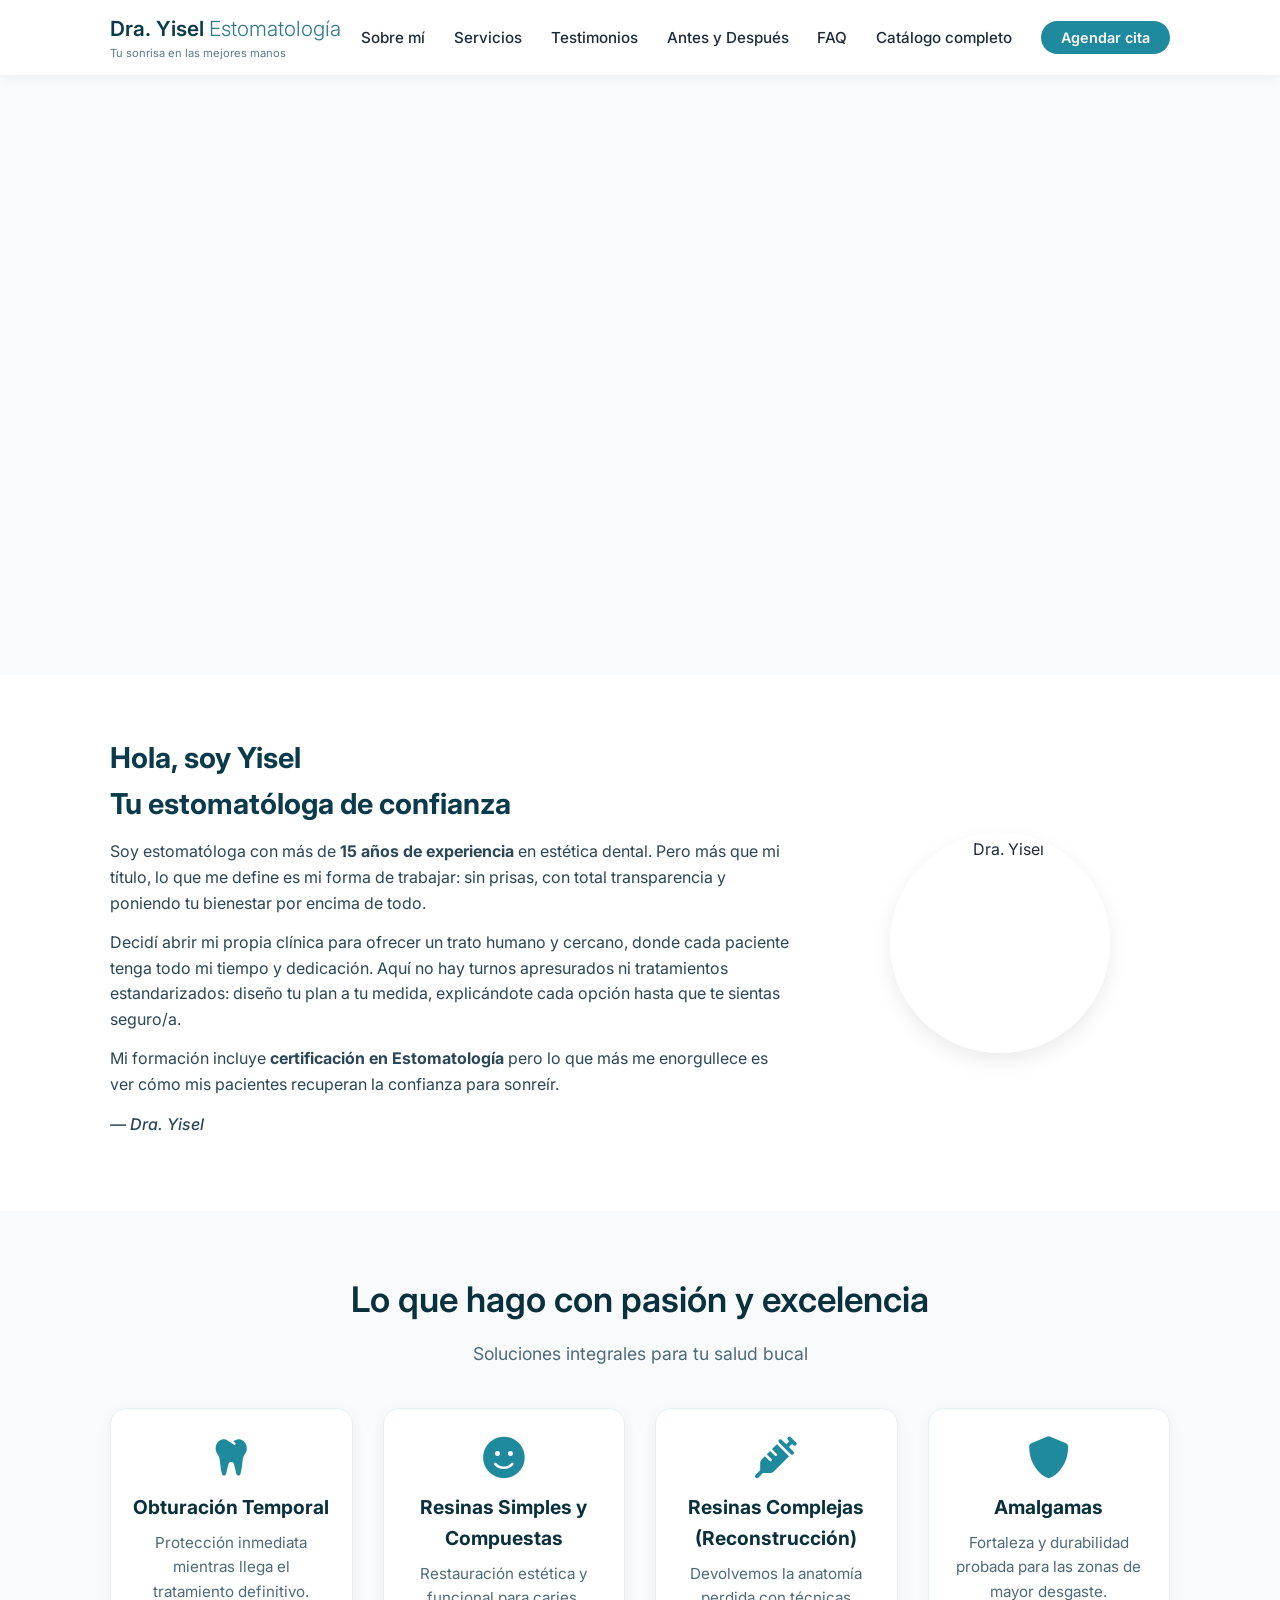
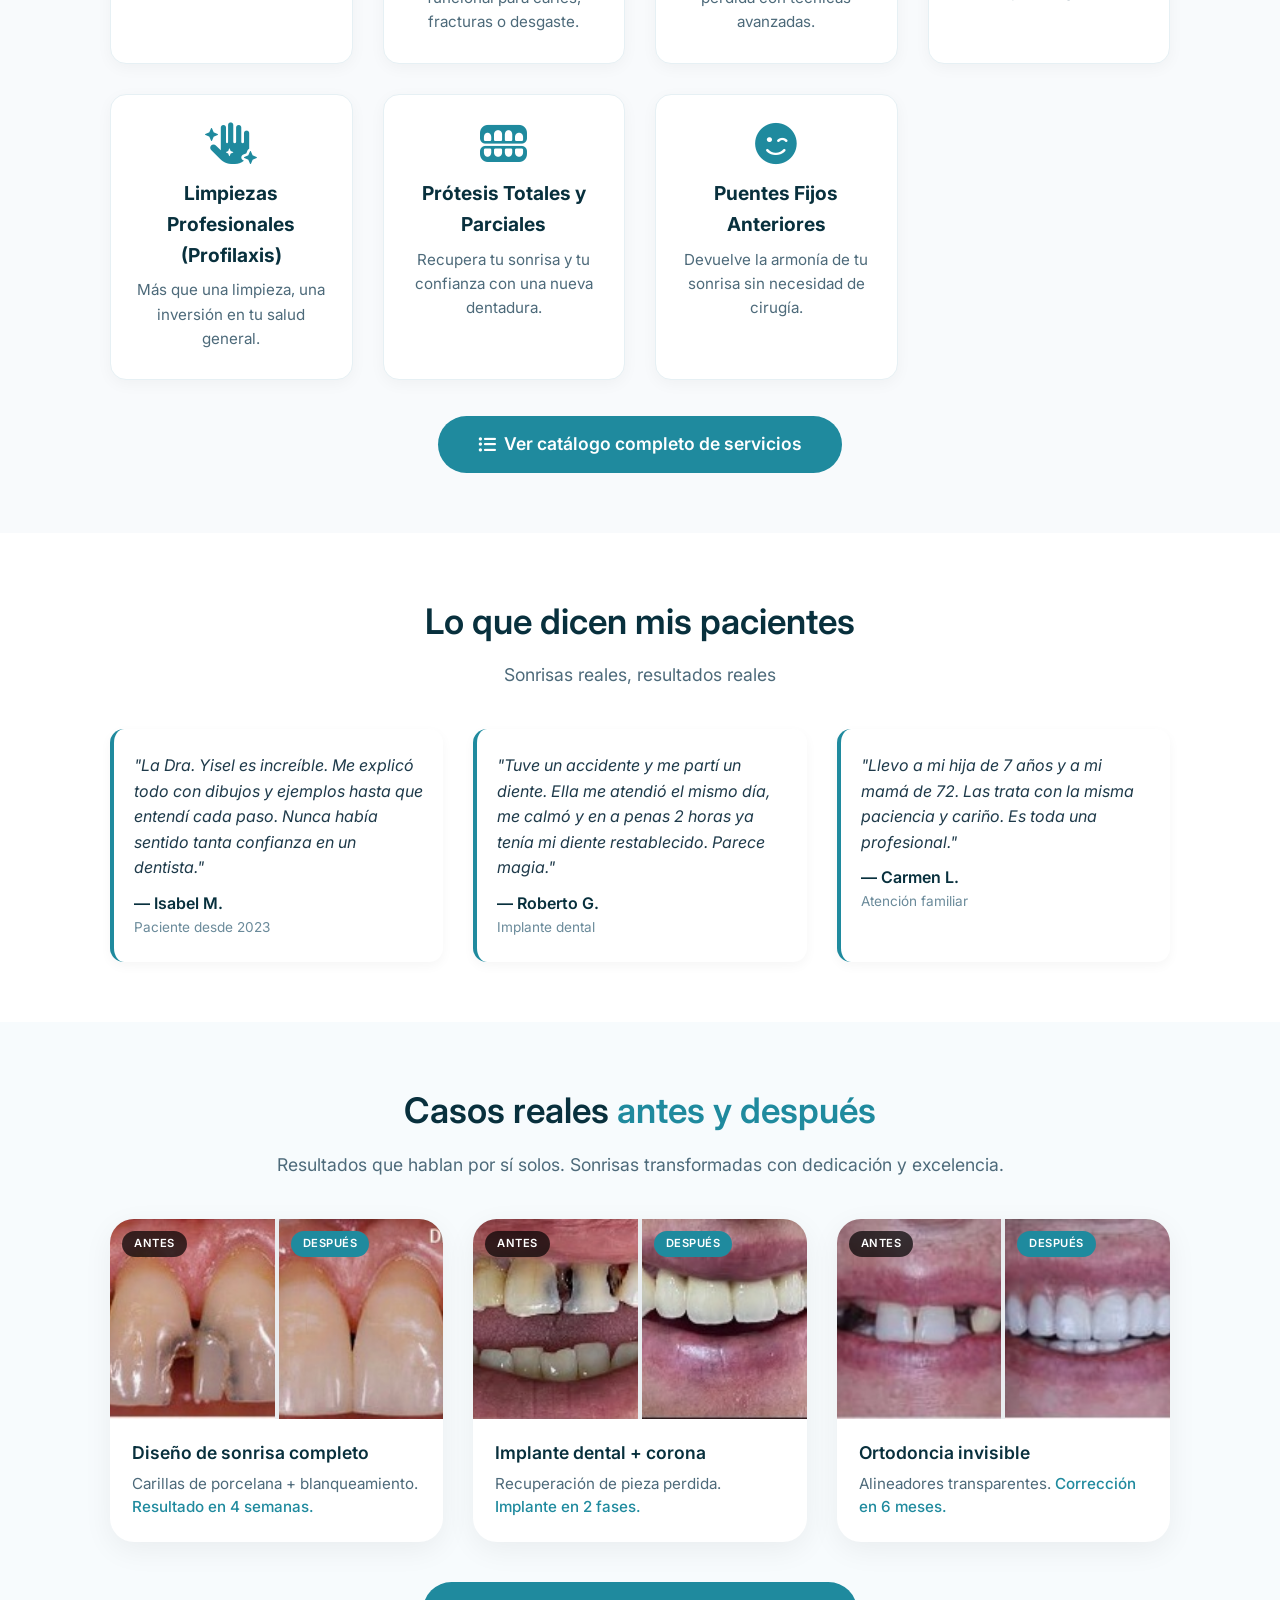
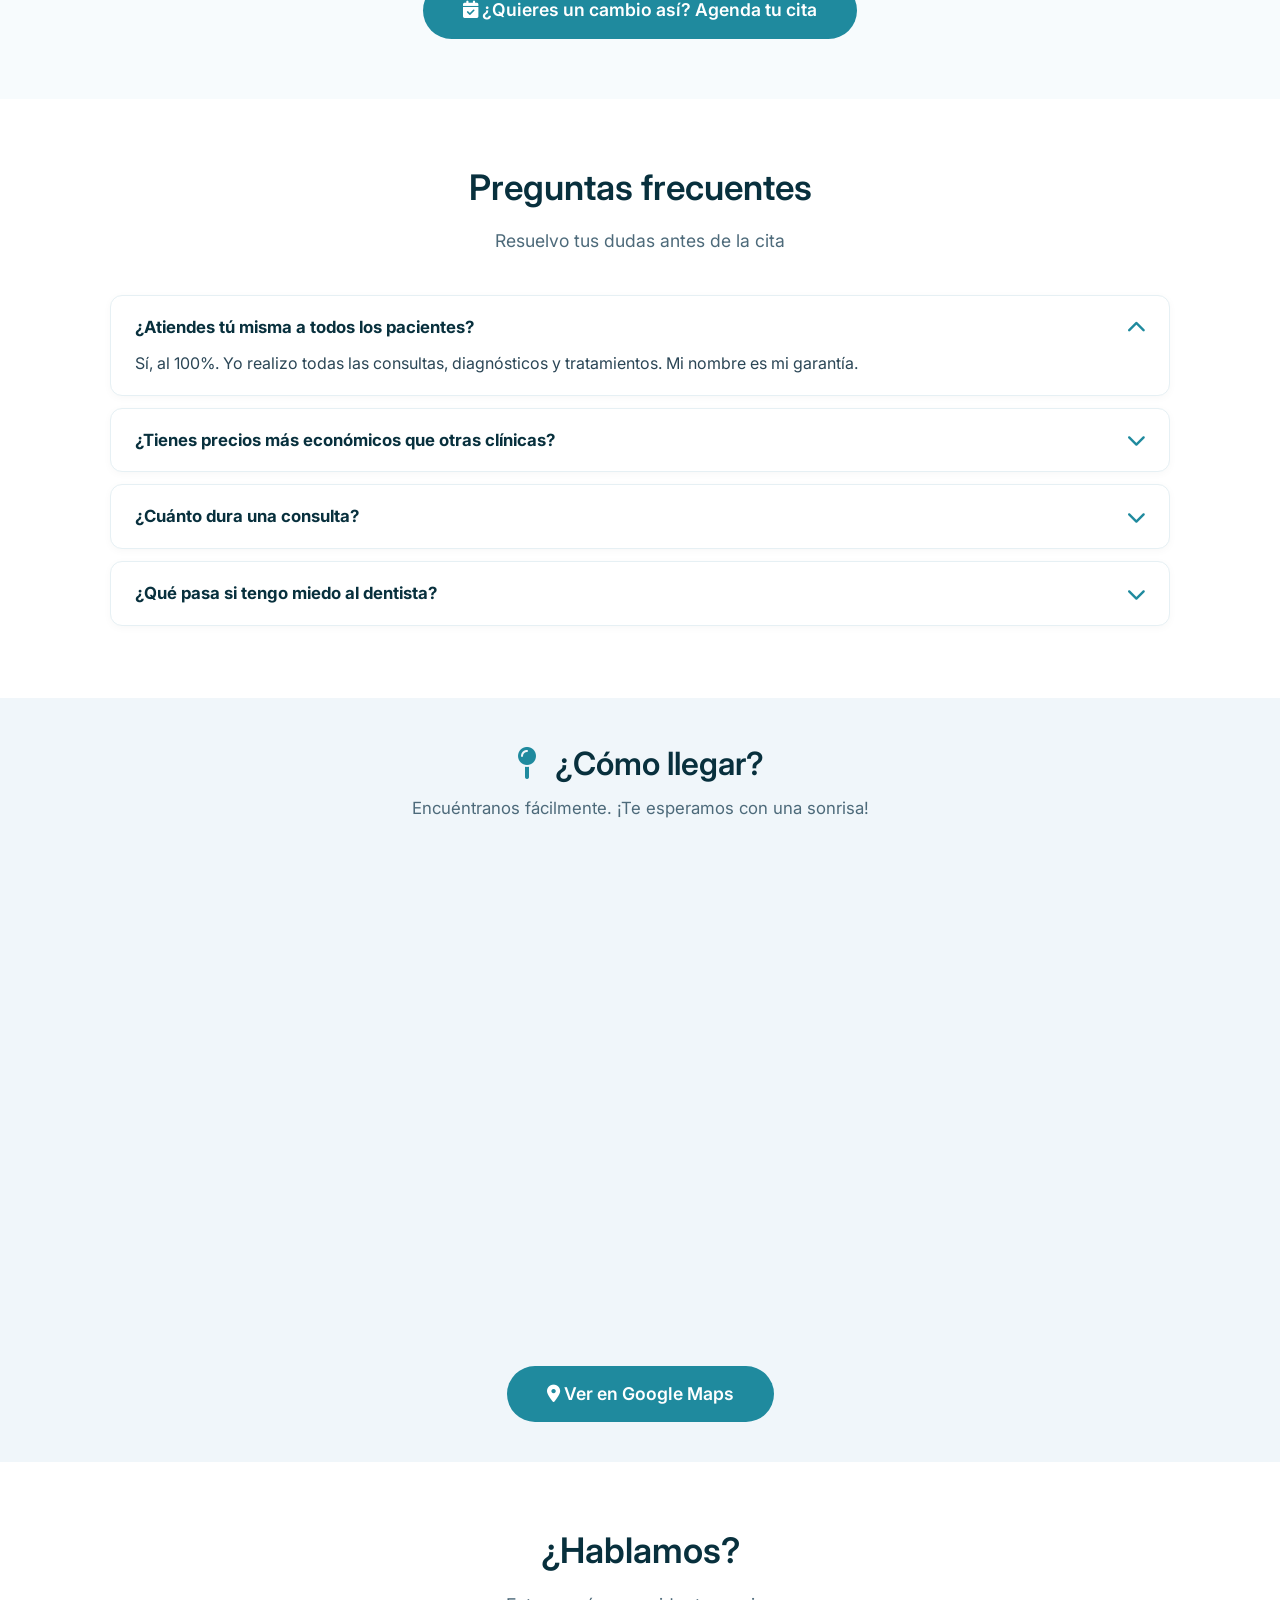
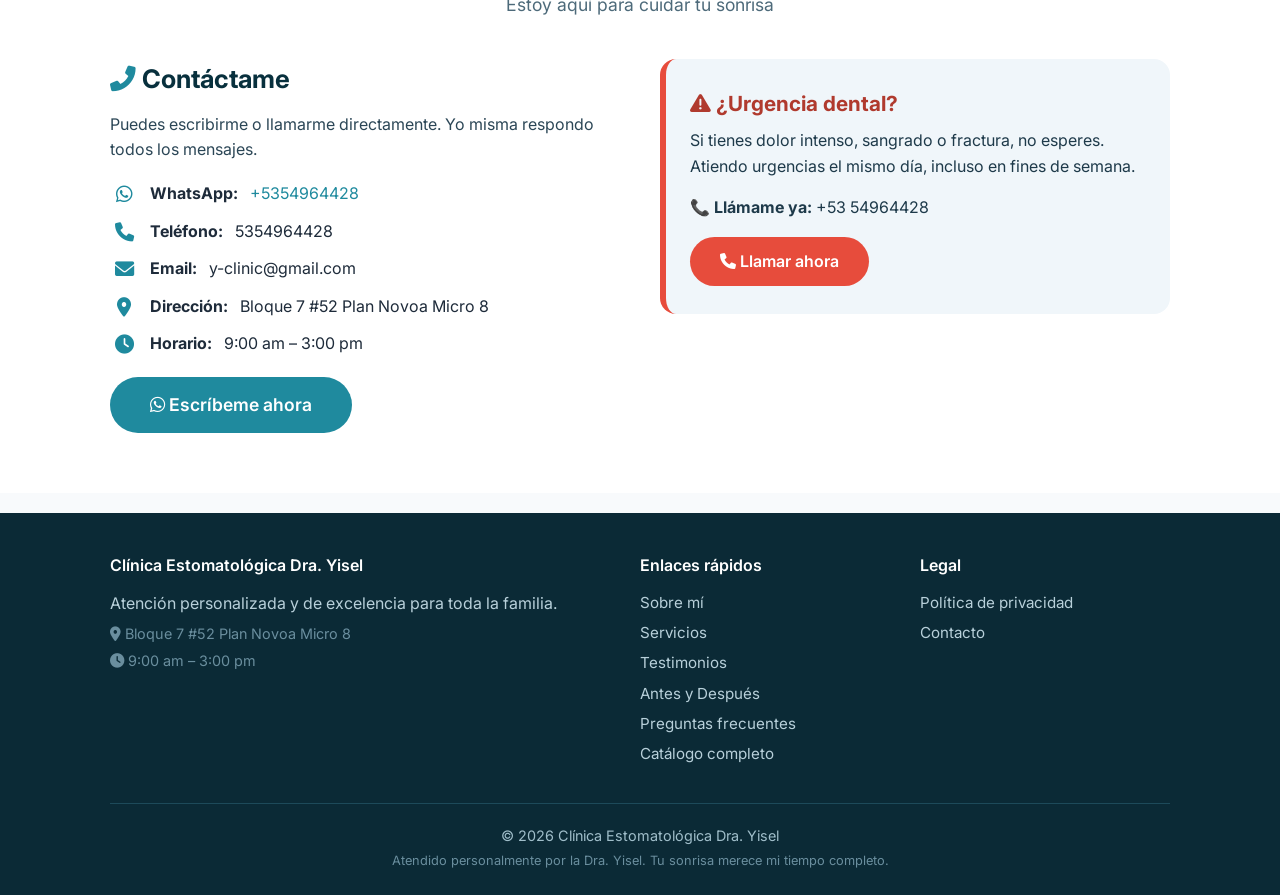
==== index.html @ 81b4e86e "Add files via upload" ====
<!DOCTYPE html>
<html lang="es">
<head>
    <meta charset="UTF-8" />
    <meta name="viewport" content="width=device-width, initial-scale=1.0" />
    <title>Clínica Estomatológica Dra. Yisel</title>
    <meta name="description" content="Clínica Estomatológica Dra. Yisel en Santiago de Cuba. Atención personalizada en estética dental y urgencias. Más de 15 años de experiencia." />

    <!-- Open Graph / redes sociales (actualiza og:url con tu dominio real) -->
    <meta property="og:type" content="website" />
    <meta property="og:title" content="Clínica Estomatológica Dra. Yisel" />
    <meta property="og:description" content="Atención personalizada en estética dental y urgencias en Santiago de Cuba. Más de 15 años de experiencia." />
    <meta property="og:image" content="assets/img/banner.png" />
    <meta name="twitter:card" content="summary_large_image" />

    <!-- Favicon -->
    <link rel="icon" href="assets/img/favicon.ico" type="image/x-icon" />
    
    <!-- Font Awesome (íconos) -->
    <link rel="stylesheet" href="https://cdnjs.cloudflare.com/ajax/libs/font-awesome/6.0.0-beta3/css/all.min.css" />
    
    <!-- Google Fonts -->
    <link href="https://fonts.googleapis.com/css2?family=Inter:wght@300;400;500;600;700&display=swap" rel="stylesheet" />
    
    <!-- CSS principal -->
    <link rel="stylesheet" href="css/style.css" />

    <!-- Datos estructurados para buscadores -->
    <script type="application/ld+json">
    {
      "@context": "https://schema.org",
      "@type": "Dentist",
      "name": "Clínica Estomatológica Dra. Yisel",
      "telephone": "+53 54964428",
      "email": "y-clinic@gmail.com",
      "address": {
        "@type": "PostalAddress",
        "streetAddress": "Bloque 7 #52 Plan Novoa Micro 8",
        "addressLocality": "Santiago de Cuba",
        "addressCountry": "CU"
      },
      "sameAs": ["https://wa.me/5354964428"]
    }
    </script>
</head>
<body>

    <!-- ========================================= -->
    <!-- HEADER -->
    <!-- ========================================= -->
    <header>
        <div class="container header-flex">
            <div class="logo">
                <a href="index.html">
                    <h1>Dra. Yisel <span>Estomatología</span></h1>
                    <small>Tu sonrisa en las mejores manos</small>
                </a>
            </div>
            <nav>
                <ul>
                    <li><a href="#sobre-mi">Sobre mí</a></li>
                    <li><a href="#servicios">Servicios</a></li>
                    <li><a href="#testimonios">Testimonios</a></li>
                    <li><a href="#galeria">Antes y Después</a></li>
                    <li><a href="#faq">FAQ</a></li>
                    <li><a href="catalogo.html">Catálogo completo</a></li>
                    <li><a href="#contacto" class="btn-cta-nav">Agendar cita</a></li>
                </ul>
            </nav>
            <div class="menu-toggle" id="menuToggle" role="button" tabindex="0" aria-label="Abrir menú de navegación" aria-expanded="false">
                <i class="fas fa-bars" aria-hidden="true"></i>
            </div>
        </div>
    </header>

    <!-- ========================================= -->
    <!-- HERO BANNER - SOLO LA IMAGEN SIN TEXTO -->
    <!-- ========================================= -->
    <section class="hero-banner" style="background-image: url('assets/img/banner.png'); background-size: cover; background-position: center; background-repeat: no-repeat;">
    </section>

    <!-- ========================================= -->
    <!-- SOBRE MÍ -->
    <!-- ========================================= -->
    <section id="sobre-mi" class="bg-white">
        <div class="container">
            <div class="sobre-grid">
                <div class="sobre-texto">
                    <h2>Hola, soy Yisel <br /> Tu estomatóloga de confianza</h2>
                    <p>
                        Soy estomatóloga con más de <strong>15 años de experiencia</strong>
                        en estética dental. Pero más que mi título, lo que me define es mi forma de trabajar: sin prisas,
                        con total transparencia y poniendo tu bienestar por encima de todo.
                    </p>
                    <p>
                        Decidí abrir mi propia clínica para ofrecer un trato humano y cercano,
                        donde cada paciente tenga todo mi tiempo y dedicación. Aquí no hay
                        turnos apresurados ni tratamientos estandarizados: diseño tu plan
                        a tu medida, explicándote cada opción hasta que te sientas seguro/a.
                    </p>
                    <p>
                        Mi formación incluye <strong>certificación en Estomatología</strong> pero lo que
                        más me enorgullece es ver cómo mis pacientes recuperan la confianza
                        para sonreír.
                    </p>
                    <p class="sobre-firma">— Dra. Yisel</p>
                </div>
                <div class="sobre-foto">
                    <img src="assets/img/avatar.jpg" alt="Dra. Yisel" loading="lazy" />
                </div>
            </div>
        </div>
    </section>

    <!-- ========================================= -->
    <!-- SERVICIOS -->
    <!-- ========================================= -->
    <section id="servicios">
        <div class="container">
            <h2 class="section-title">Lo que hago con pasión y excelencia</h2>
            <p class="section-sub">Soluciones integrales para tu salud bucal</p>
            <div class="servicios-grid">

                <div class="servicio-card">
                    <i class="fas fa-tooth" aria-hidden="true"></i>
                    <h4>Obturación Temporal</h4>
                    <p>Protección inmediata mientras llega el tratamiento definitivo.</p>
                </div>

                <div class="servicio-card">
                    <i class="fas fa-smile" aria-hidden="true"></i>
                    <h4>Resinas Simples y Compuestas</h4>
                    <p>Restauración estética y funcional para caries, fracturas o desgaste.</p>
                </div>

                <div class="servicio-card">
                    <i class="fas fa-syringe" aria-hidden="true"></i>
                    <h4>Resinas Complejas (Reconstrucción)</h4>
                    <p>Devolvemos la anatomía perdida con técnicas avanzadas.</p>
                </div>

                <div class="servicio-card">
                    <i class="fas fa-shield-alt" aria-hidden="true"></i>
                    <h4>Amalgamas</h4>
                    <p>Fortaleza y durabilidad probada para las zonas de mayor desgaste.</p>
                </div>

                <div class="servicio-card">
                    <i class="fas fa-hand-sparkles" aria-hidden="true"></i>
                    <h4>Limpiezas Profesionales (Profilaxis)</h4>
                    <p>Más que una limpieza, una inversión en tu salud general.</p>
                </div>

                <div class="servicio-card">
                    <i class="fas fa-teeth-open" aria-hidden="true"></i>
                    <h4>Prótesis Totales y Parciales</h4>
                    <p>Recupera tu sonrisa y tu confianza con una nueva dentadura.</p>
                </div>

                <div class="servicio-card">
                    <i class="fas fa-smile-wink" aria-hidden="true"></i>
                    <h4>Puentes Fijos Anteriores</h4>
                    <p>Devuelve la armonía de tu sonrisa sin necesidad de cirugía.</p>
                </div>

            </div>

            <div style="text-align: center; margin-top: 36px;">
                <a href="catalogo.html" class="btn-primary" style="background: #1f8a9e; border-radius: 50px; padding: 14px 40px; display: inline-flex; align-items: center; gap: 8px;">
                    <i class="fas fa-list-ul" aria-hidden="true"></i> Ver catálogo completo de servicios
                </a>
            </div>
        </div>
    </section>

    <!-- ========================================= -->
    <!-- TESTIMONIOS -->
    <!-- ========================================= -->
    <section id="testimonios" class="bg-white">
        <div class="container">
            <h2 class="section-title">Lo que dicen mis pacientes</h2>
            <p class="section-sub">Sonrisas reales, resultados reales</p>
            <div class="testimonios-grid">
                <div class="testimonio">
                    <p>"La Dra. Yisel es increíble. Me explicó todo con dibujos y ejemplos hasta que entendí cada paso. Nunca había sentido tanta confianza en un dentista."</p>
                    <div class="autor">— Isabel M.</div>
                    <div class="detalle">Paciente desde 2023</div>
                </div>
                <div class="testimonio">
                    <p>"Tuve un accidente y me partí un diente. Ella me atendió el mismo día, me calmó y en a penas 2 horas ya tenía mi diente restablecido. Parece magia."</p>
                    <div class="autor">— Roberto G.</div>
                    <div class="detalle">Implante dental</div>
                </div>
                <div class="testimonio">
                    <p>"Llevo a mi hija de 7 años y a mi mamá de 72. Las trata con la misma paciencia y cariño. Es toda una profesional."</p>
                    <div class="autor">— Carmen L.</div>
                    <div class="detalle">Atención familiar</div>
                </div>
            </div>
        </div>
    </section>

    <!-- ========================================= -->
    <!-- GALERÍA ANTES Y DESPUÉS -->
    <!-- ========================================= -->
    <section id="galeria">
        <div class="container">
            <h2 class="section-title">Casos reales <span style="color: #1f8a9e;">antes y después</span></h2>
            <p class="section-sub">Resultados que hablan por sí solos. Sonrisas transformadas con dedicación y excelencia.</p>

            <div class="galeria-grid">
                <!-- Caso 1 -->
                <div class="caso-card">
                    <div class="caso-imagenes">
                        <div class="antes">
                            <span class="etiqueta">Antes</span>
                            <img src="assets/img/antes1.jpg" alt="Antes del tratamiento de diseño de sonrisa" loading="lazy">
                        </div>
                        <div class="despues">
                            <span class="etiqueta">Después</span>
                            <img src="assets/img/despues1.jpg" alt="Después del tratamiento de diseño de sonrisa" loading="lazy">
                        </div>
                    </div>
                    <div class="caso-info">
                        <h4>Diseño de sonrisa completo</h4>
                        <p>Carillas de porcelana + blanqueamiento. <span class="destacado">Resultado en 4 semanas.</span></p>
                    </div>
                </div>

                <!-- Caso 2 -->
                <div class="caso-card">
                    <div class="caso-imagenes">
                        <div class="antes">
                            <span class="etiqueta">Antes</span>
                            <img src="assets/img/antes2.jpg" alt="Antes del tratamiento de implante dental" loading="lazy">
                        </div>
                        <div class="despues">
                            <span class="etiqueta">Después</span>
                            <img src="assets/img/despues2.jpg" alt="Después del tratamiento de implante dental" loading="lazy">
                        </div>
                    </div>
                    <div class="caso-info">
                        <h4>Implante dental + corona</h4>
                        <p>Recuperación de pieza perdida. <span class="destacado">Implante en 2 fases.</span></p>
                    </div>
                </div>

                <!-- Caso 3 -->
                <div class="caso-card">
                    <div class="caso-imagenes">
                        <div class="antes">
                            <span class="etiqueta">Antes</span>
                            <img src="assets/img/antes3.jpg" alt="Antes del tratamiento de ortodoncia invisible" loading="lazy">
                        </div>
                        <div class="despues">
                            <span class="etiqueta">Después</span>
                            <img src="assets/img/despues3.jpg" alt="Después del tratamiento de ortodoncia invisible" loading="lazy">
                        </div>
                    </div>
                    <div class="caso-info">
                        <h4>Ortodoncia invisible</h4>
                        <p>Alineadores transparentes. <span class="destacado">Corrección en 6 meses.</span></p>
                    </div>
                </div>
            </div>

            <div style="text-align: center; margin-top: 40px;">
                <a href="#contacto" class="btn-primary" style="background: #1f8a9e; border-radius: 50px; padding: 14px 40px;">
                    <i class="fas fa-calendar-check" aria-hidden="true"></i> ¿Quieres un cambio así? Agenda tu cita
                </a>
            </div>
        </div>
    </section>

    <!-- ========================================= -->
    <!-- FAQ -->
    <!-- ========================================= -->
    <section id="faq" class="bg-white">
        <div class="container">
            <h2 class="section-title">Preguntas frecuentes</h2>
            <p class="section-sub">Resuelvo tus dudas antes de la cita</p>

            <div class="faq-item">
                <h4><span>¿Atiendes tú misma a todos los pacientes?</span> <i class="fas fa-chevron-down" aria-hidden="true"></i></h4>
                <p>Sí, al 100%. Yo realizo todas las consultas, diagnósticos y tratamientos. Mi nombre es mi garantía.</p>
            </div>
            <div class="faq-item">
                <h4><span>¿Tienes precios más económicos que otras clínicas?</span> <i class="fas fa-chevron-down" aria-hidden="true"></i></h4>
                <p>No soy la opción más barata, pero sí la que te ofrece calidad garantizada y materiales de primera. Prefiero hacer un excelente trabajo a hacer muchos trabajos rápidos. Ofrezco financiamiento sin intereses para tratamientos largos.</p>
            </div>
            <div class="faq-item">
                <h4><span>¿Cuánto dura una consulta?</span> <i class="fas fa-chevron-down" aria-hidden="true"></i></h4>
                <p>Entre 45 minutos y 1 hora. No tengo prisas. Necesito conocerte, revisarte bien y resolver todas tus dudas. Tu tiempo es valioso y el mío también, por eso lo aprovechamos al máximo.</p>
            </div>
            <div class="faq-item">
                <h4><span>¿Qué pasa si tengo miedo al dentista?</span> <i class="fas fa-chevron-down" aria-hidden="true"></i></h4>
                <p>Es normal. Yo trabajo con sedación consciente para que estés relajada/o durante el tratamiento. También te explico cada sonido y cada herramienta antes de usarla. El miedo se va cuando entiendes lo que pasa.</p>
            </div>
        </div>
    </section>

    <!-- ========================================= -->
    <!-- MAPA DE UBICACIÓN -->
    <!-- ========================================= -->
    <section style="padding: 40px 0 0 0; background: #f0f6fa;">
        <div class="container">
            <div style="text-align: center; margin-bottom: 24px;">
                <h2 style="font-size: 2rem; font-weight: 600; color: #08303d; margin-bottom: 6px;">
                    <i class="fas fa-map-pin" style="color: #1f8a9e; margin-right: 12px;" aria-hidden="true"></i> ¿Cómo llegar?
                </h2>
                <p style="color: #4d6a7a; font-size: 1.05rem;">
                    Encuéntranos fácilmente. ¡Te esperamos con una sonrisa!
                </p>
            </div>
        </div>
    <div style="width: 100%; display: flex; justify-content: center; padding: 0; margin: 0;">
      <iframe 
        src="https://www.google.com/maps?q=y-clinic+Santiago+de+Cuba&output=embed" 
        width="90%" 
        height="500" 
        style="border:0; display:block;" 
        allowfullscreen="" 
        loading="lazy" 
        referrerpolicy="no-referrer-when-downgrade">
      </iframe>
    </div>
    <div style="text-align: center; padding: 20px 0 40px 0;">
        <a href="https://www.google.com/maps/search/?api=1&query=y-clinic+Santiago+de+Cuba" target="_blank" rel="noopener" class="btn-primary" style="background: #1f8a9e; border-radius: 50px; padding: 14px 40px;">
            <i class="fas fa-map-marker-alt" aria-hidden="true"></i> Ver en Google Maps
        </a>
    </div>
    </section>

    <!-- ========================================= -->
    <!-- CONTACTO + URGENCIAS -->
    <!-- ========================================= -->
    <section id="contacto" class="bg-white">
        <div class="container">
            <h2 class="section-title">¿Hablamos?</h2>
            <p class="section-sub">Estoy aquí para cuidar tu sonrisa</p>

            <div class="contacto-grid">
                <div class="contacto-info">
                    <h3><i class="fas fa-phone-alt" style="color:#1f8a9e;" aria-hidden="true"></i> Contáctame</h3>
                    <p>Puedes escribirme o llamarme directamente. Yo misma respondo todos los mensajes.</p>
                    <ul>
                        <li><i class="fab fa-whatsapp" aria-hidden="true"></i> <strong>WhatsApp:</strong> <a href="https://wa.me/5354964428" target="_blank" rel="noopener">+5354964428</a></li>
                        <li><i class="fas fa-phone" aria-hidden="true"></i> <strong>Teléfono:</strong> 5354964428</li>
                        <li><i class="fas fa-envelope" aria-hidden="true"></i> <strong>Email:</strong> y-clinic@gmail.com</li>
                        <li><i class="fas fa-map-marker-alt" aria-hidden="true"></i> <strong>Dirección:</strong> Bloque 7 #52 Plan Novoa Micro 8</li>
                        <li><i class="fas fa-clock" aria-hidden="true"></i> <strong>Horario:</strong> 9:00 am – 3:00 pm</li>
                    </ul>
                    <a href="https://wa.me/5354964428" target="_blank" rel="noopener" class="btn-primary">
                        <i class="fab fa-whatsapp" aria-hidden="true"></i> Escríbeme ahora
                    </a>
                </div>

                <div class="contacto-urgencia">
                    <h4><i class="fas fa-exclamation-triangle" aria-hidden="true"></i> ¿Urgencia dental?</h4>
                    <p>
                        Si tienes dolor intenso, sangrado o fractura, no esperes.
                        Atiendo urgencias el mismo día, incluso en fines de semana.
                    </p>
                    <p><strong>📞 Llámame ya:</strong> +53 54964428</p>
                    <a href="tel:+5354964428" class="btn-urgencia">
                        <i class="fas fa-phone" aria-hidden="true"></i> Llamar ahora
                    </a>
                </div>
            </div>
        </div>
    </section>

    <!-- ========================================= -->
    <!-- FOOTER -->
    <!-- ========================================= -->
    <footer>
        <div class="container">
            <div class="footer-grid">
                <div>
                    <h4>Clínica Estomatológica Dra. Yisel</h4>
                    <p style="color:#b8d0da; margin-bottom:6px;">
                        Atención personalizada y de excelencia para toda la familia.
                    </p>
                    <p style="color:#6a8e9e; font-size:0.9rem;">
                        <i class="fas fa-map-marker-alt" aria-hidden="true"></i> Bloque 7 #52 Plan Novoa Micro 8
                    </p>
                    <p style="color:#6a8e9e; font-size:0.9rem; margin-top: 4px;">
                        <i class="fas fa-clock" aria-hidden="true"></i> 9:00 am – 3:00 pm
                    </p>
                </div>
                <div>
                    <h4>Enlaces rápidos</h4>
                    <a href="#sobre-mi">Sobre mí</a>
                    <a href="#servicios">Servicios</a>
                    <a href="#testimonios">Testimonios</a>
                    <a href="#galeria">Antes y Después</a>
                    <a href="#faq">Preguntas frecuentes</a>
                    <a href="catalogo.html">Catálogo completo</a>
                </div>
                <div>
                    <h4>Legal</h4>
                    <a href="privacidad.html">Política de privacidad</a>
                    <a href="#contacto">Contacto</a>
                </div>
            </div>
            <div class="footer-copy">
                &copy; 2026 Clínica Estomatológica Dra. Yisel
                <small>Atendido personalmente por la Dra. Yisel. Tu sonrisa merece mi tiempo completo.</small>
            </div>
        </div>
    </footer>

    <!-- ========================================= -->
    <!-- JAVASCRIPT -->
    <!-- ========================================= -->
    <script src="js/script.js"></script>

</body>
</html>
---- css/style.css ----
/* ============================================
   RESET Y ESTILOS GENERALES
   ============================================ */
* {
    margin: 0;
    padding: 0;
    box-sizing: border-box;
}

body {
    font-family: 'Inter', 'Segoe UI', Roboto, Helvetica, Arial, sans-serif;
    color: #1e2b3a;
    background: #f8fafc;
    line-height: 1.6;
}

a {
    text-decoration: none;
    color: inherit;
}

img {
    max-width: 100%;
    height: auto;
    display: block;
}

.container {
    max-width: 1100px;
    margin: 0 auto;
    padding: 0 20px;
}

/* ============================================
   HEADER
   ============================================ */
header {
    background: #ffffff;
    box-shadow: 0 2px 12px rgba(0, 0, 0, 0.06);
    position: sticky;
    top: 0;
    z-index: 100;
    padding: 12px 0;
}

.header-flex {
    display: flex;
    justify-content: space-between;
    align-items: center;
}

.logo h1 {
    font-size: 1.3rem;
    font-weight: 600;
    color: #0b3b4b;
}

.logo span {
    font-weight: 300;
    color: #2c7a8c;
}

.logo small {
    display: block;
    font-size: 0.7rem;
    color: #5a7a8a;
    font-weight: 400;
}

.logo img {
    max-height: 50px;
    width: auto;
}

nav ul {
    list-style: none;
    display: flex;
    gap: 1.8rem;
    align-items: center;
}

nav a {
    font-size: 0.95rem;
    font-weight: 500;
    color: #1e2b3a;
    transition: color 0.2s;
}

nav a:hover {
    color: #1f8a9e;
}

.btn-cta-nav {
    background: #1f8a9e;
    color: #fff !important;
    padding: 8px 20px;
    border-radius: 30px;
    font-weight: 600;
    font-size: 0.9rem;
    transition: background 0.3s;
}

.btn-cta-nav:hover {
    background: #0b6b7e;
}

.menu-toggle {
    display: none;
    font-size: 1.6rem;
    color: #08303d;
    cursor: pointer;
}

/* ============================================
   HERO BANNER - SOLO IMAGEN (SIN TEXTO)
   ============================================ */
.hero-banner {
    width: 100%;
    min-height: 600px;
    height: auto;
    background-size: contain !important;
    background-position: center !important;
    background-repeat: no-repeat !important;
    display: block;
}

/* ============================================
   BOTONES
   ============================================ */
.btn-primary {
    background: #1f8a9e;
    color: #fff;
    padding: 14px 40px;
    border-radius: 50px;
    font-weight: 600;
    font-size: 1.1rem;
    transition: background 0.3s;
    border: none;
    cursor: pointer;
    display: inline-block;
}

.btn-primary:hover {
    background: #0b6b7e;
}

.btn-secondary {
    background: transparent;
    color: #08303d;
    padding: 14px 34px;
    border-radius: 50px;
    font-weight: 600;
    font-size: 1.1rem;
    border: 2px solid #1f8a9e;
    transition: all 0.3s;
    display: inline-block;
}

.btn-secondary:hover {
    background: #1f8a9e;
    color: #fff;
}

/* ============================================
   SECCIONES
   ============================================ */
section {
    padding: 60px 0;
}

.section-title {
    text-align: center;
    font-size: 2.2rem;
    font-weight: 600;
    color: #08303d;
    margin-bottom: 12px;
}

.section-sub {
    text-align: center;
    color: #4d6a7a;
    margin-bottom: 40px;
    font-size: 1.1rem;
}

.bg-white {
    background: #ffffff;
}

/* ============================================
   SOBRE MÍ
   ============================================ */
.sobre-grid {
    display: flex;
    gap: 40px;
    align-items: center;
    flex-wrap: wrap;
}

.sobre-texto {
    flex: 2;
    min-width: 280px;
}

.sobre-texto h2 {
    font-size: 1.8rem;
    color: #0b3b4b;
    margin-bottom: 12px;
}

.sobre-texto p {
    margin-bottom: 14px;
    color: #2b4656;
}

.sobre-firma {
    font-style: italic;
    color: #1f8a9e;
    font-weight: 500;
}

.sobre-foto {
    flex: 1;
    min-width: 200px;
    text-align: center;
}

.sobre-foto img {
    width: 220px;
    height: 220px;
    border-radius: 50%;
    object-fit: cover;
    border: 4px solid #fff;
    box-shadow: 0 8px 20px rgba(0, 0, 0, 0.08);
    margin: 0 auto;
}

/* ============================================
   SERVICIOS
   ============================================ */
.servicios-grid {
    display: grid;
    grid-template-columns: repeat(auto-fit, minmax(220px, 1fr));
    gap: 30px;
}

.servicio-card {
    background: #fff;
    padding: 28px 20px;
    border-radius: 16px;
    box-shadow: 0 4px 16px rgba(0, 0, 0, 0.04);
    text-align: center;
    transition: transform 0.25s ease, box-shadow 0.25s ease;
    border: 1px solid #e6f0f4;
}

.servicio-card:hover {
    transform: translateY(-6px);
    box-shadow: 0 10px 28px rgba(0, 0, 0, 0.08);
}

.servicio-card i {
    font-size: 2.6rem;
    color: #1f8a9e;
    margin-bottom: 14px;
}

.servicio-card h4 {
    font-size: 1.2rem;
    color: #08303d;
    margin-bottom: 8px;
}

.servicio-card p {
    font-size: 0.95rem;
    color: #4d6a7a;
}

/* ============================================
   TESTIMONIOS
   ============================================ */
.testimonios-grid {
    display: grid;
    grid-template-columns: repeat(auto-fit, minmax(250px, 1fr));
    gap: 30px;
}

.testimonio {
    background: #fff;
    padding: 24px 20px;
    border-radius: 14px;
    box-shadow: 0 4px 12px rgba(0, 0, 0, 0.04);
    border-left: 4px solid #1f8a9e;
}

.testimonio p {
    font-style: italic;
    color: #1e3a4a;
    margin-bottom: 10px;
}

.testimonio .autor {
    font-weight: 600;
    color: #08303d;
}

.testimonio .detalle {
    font-size: 0.85rem;
    color: #6a8a9a;
}

/* ============================================
   GALERÍA ANTES Y DESPUÉS
   ============================================ */
#galeria {
    background: #f7fbfd;
}

.galeria-grid {
    display: grid;
    grid-template-columns: repeat(auto-fit, minmax(300px, 1fr));
    gap: 30px;
    margin-top: 40px;
}

.caso-card {
    background: white;
    border-radius: 24px;
    overflow: hidden;
    box-shadow: 0 8px 30px rgba(0, 0, 0, 0.06);
    transition: transform 0.3s ease, box-shadow 0.3s ease;
}

.caso-card:hover {
    transform: translateY(-6px);
    box-shadow: 0 16px 48px rgba(0, 0, 0, 0.10);
}

.caso-imagenes {
    display: grid;
    grid-template-columns: 1fr 1fr;
    gap: 4px;
    background: #e9edf0;
    position: relative;
}

.antes, .despues {
    position: relative;
    overflow: hidden;
    height: 200px;
}

.antes img, .despues img {
    width: 100%;
    height: 100%;
    object-fit: cover;
    display: block;
    transition: transform 0.4s ease;
}

.caso-card:hover .antes img,
.caso-card:hover .despues img {
    transform: scale(1.03);
}

.etiqueta {
    position: absolute;
    top: 12px;
    left: 12px;
    background: rgba(0, 0, 0, 0.70);
    color: #fff;
    font-size: 0.70rem;
    font-weight: 600;
    letter-spacing: 0.5px;
    text-transform: uppercase;
    padding: 4px 12px;
    border-radius: 20px;
    backdrop-filter: blur(4px);
}

.despues .etiqueta {
    background: #1f8a9e;
}

.caso-info {
    padding: 20px 22px 24px;
}

.caso-info h4 {
    font-size: 1.10rem;
    font-weight: 600;
    color: #08303d;
    margin-bottom: 6px;
}

.caso-info p {
    color: #4d6a7a;
    font-size: 0.95rem;
    line-height: 1.5;
    margin: 0;
}

.caso-info .destacado {
    color: #1f8a9e;
    font-weight: 500;
}

/* ============================================
   FAQ
   ============================================ */
.faq-item {
    background: #fff;
    padding: 18px 24px;
    border-radius: 12px;
    margin-bottom: 12px;
    box-shadow: 0 2px 8px rgba(0, 0, 0, 0.03);
    border: 1px solid #e6f0f4;
}

.faq-item h4 {
    font-size: 1.05rem;
    color: #08303d;
    cursor: pointer;
    display: flex;
    justify-content: space-between;
    align-items: center;
    user-select: none;
}

.faq-item h4:focus-visible,
.menu-toggle:focus-visible {
    outline: 3px solid #1f8a9e;
    outline-offset: 3px;
    border-radius: 4px;
}

.faq-item h4 i {
    color: #1f8a9e;
    font-size: 1.2rem;
    transition: transform 0.3s;
}

.faq-item p {
    margin-top: 10px;
    color: #2b4656;
    padding-right: 20px;
}

/* ============================================
   CONTACTO / URGENCIAS
   ============================================ */
.contacto-grid {
    display: grid;
    grid-template-columns: 1fr 1fr;
    gap: 40px;
    align-items: start;
}

.contacto-info h3 {
    font-size: 1.6rem;
    color: #08303d;
    margin-bottom: 12px;
}

.contacto-info p {
    margin-bottom: 18px;
    color: #2b4656;
}

.contacto-info ul {
    list-style: none;
    margin-bottom: 20px;
}

.contacto-info li {
    margin-bottom: 12px;
    font-size: 1rem;
    display: flex;
    align-items: center;
    gap: 12px;
}

.contacto-info li i {
    width: 28px;
    color: #1f8a9e;
    font-size: 1.2rem;
    text-align: center;
}

.contacto-info li a {
    color: #1f8a9e;
    transition: color 0.2s;
}

.contacto-info li a:hover {
    color: #0b6b7e;
}

.contacto-urgencia {
    background: #f0f6fa;
    padding: 28px 24px;
    border-radius: 16px;
    border-left: 6px solid #e74c3c;
}

.contacto-urgencia h4 {
    font-size: 1.3rem;
    color: #b03a2e;
    margin-bottom: 8px;
}

.contacto-urgencia p {
    color: #1e3a4a;
    margin-bottom: 16px;
}

.contacto-urgencia .btn-urgencia {
    background: #e74c3c;
    color: #fff;
    padding: 12px 30px;
    border-radius: 50px;
    font-weight: 600;
    display: inline-block;
    transition: background 0.3s;
}

.contacto-urgencia .btn-urgencia:hover {
    background: #c0392b;
}

/* ============================================
   FOOTER
   ============================================ */
footer {
    background: #0b2a36;
    color: #d4e4ec;
    padding: 40px 0 24px;
    margin-top: 20px;
}

.footer-grid {
    display: grid;
    grid-template-columns: 2fr 1fr 1fr;
    gap: 30px;
    margin-bottom: 30px;
}

.footer-grid h4 {
    color: #fff;
    font-weight: 600;
    margin-bottom: 12px;
}

.footer-grid a {
    display: block;
    color: #b8d0da;
    margin-bottom: 6px;
    font-size: 0.95rem;
    transition: color 0.2s;
}

.footer-grid a:hover {
    color: #fff;
}

.footer-copy {
    border-top: 1px solid #1d4a5a;
    padding-top: 20px;
    text-align: center;
    font-size: 0.9rem;
    color: #a0beca;
}

.footer-copy small {
    display: block;
    margin-top: 4px;
    font-size: 0.8rem;
    color: #6a8e9e;
}

/* ============================================
   RESPONSIVE
   ============================================ */
@media (max-width: 768px) {
    .header-flex {
        flex-wrap: wrap;
    }

    nav ul {
        gap: 0.8rem;
        flex-wrap: wrap;
        justify-content: center;
        margin-top: 8px;
    }

    .menu-toggle {
        display: block;
    }

    nav {
        display: none;
        width: 100%;
        flex-basis: 100%;
    }

    nav.active {
        display: block;
    }

    nav ul {
        flex-direction: column;
        align-items: center;
        padding: 10px 0;
    }

    .hero-banner {
        min-height: 250px;
    }

    .contacto-grid {
        grid-template-columns: 1fr;
    }

    .sobre-grid {
        flex-direction: column-reverse;
        text-align: center;
    }

    .footer-grid {
        grid-template-columns: 1fr;
        text-align: center;
    }

    .logo h1 {
        font-size: 1.1rem;
    }

    .section-title {
        font-size: 1.8rem;
    }

    .servicios-grid {
        grid-template-columns: 1fr 1fr;
    }

    /* Galería responsive */
    .galeria-grid {
        grid-template-columns: 1fr 1fr;
        gap: 20px;
    }

    .caso-imagenes {
        grid-template-columns: 1fr 1fr;
        gap: 2px;
    }

    .antes, .despues {
        height: 150px;
    }

    .caso-info h4 {
        font-size: 1rem;
    }

    .caso-info p {
        font-size: 0.85rem;
    }
}

@media (max-width: 480px) {
    .hero-banner {
        min-height: 180px;
    }

    .servicios-grid {
        grid-template-columns: 1fr;
    }

    .galeria-grid {
        grid-template-columns: 1fr;
        gap: 20px;
    }

    .hero-buttons {
        flex-direction: column;
        align-items: center;
    }

    .btn-primary,
    .btn-secondary {
        width: 100%;
        text-align: center;
        padding: 12px 20px;
        font-size: 1rem;
    }

    .sobre-foto img {
        width: 160px;
        height: 160px;
    }

    .caso-imagenes {
        grid-template-columns: 1fr 1fr;
        gap: 2px;
    }

    .antes, .despues {
        height: 140px;
    }

    .etiqueta {
        font-size: 0.60rem;
        top: 8px;
        left: 8px;
        padding: 3px 10px;
    }
}
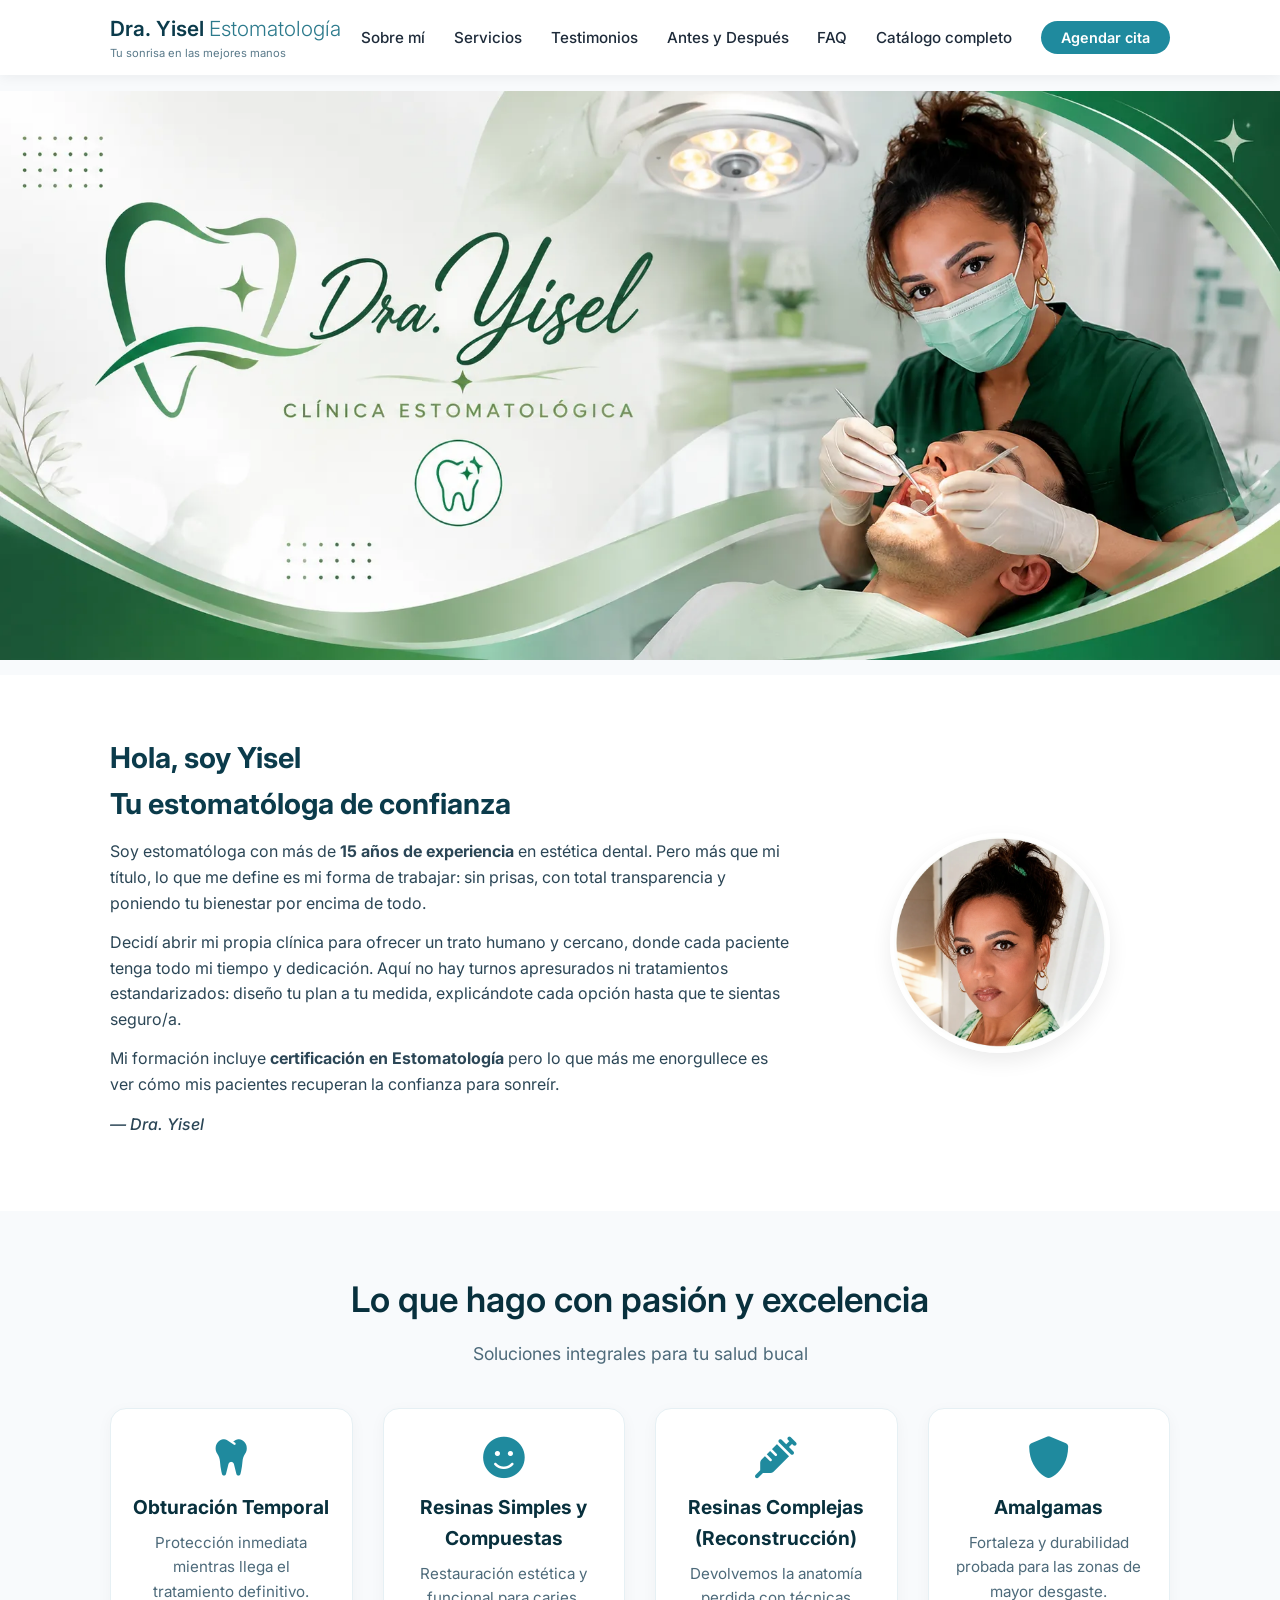
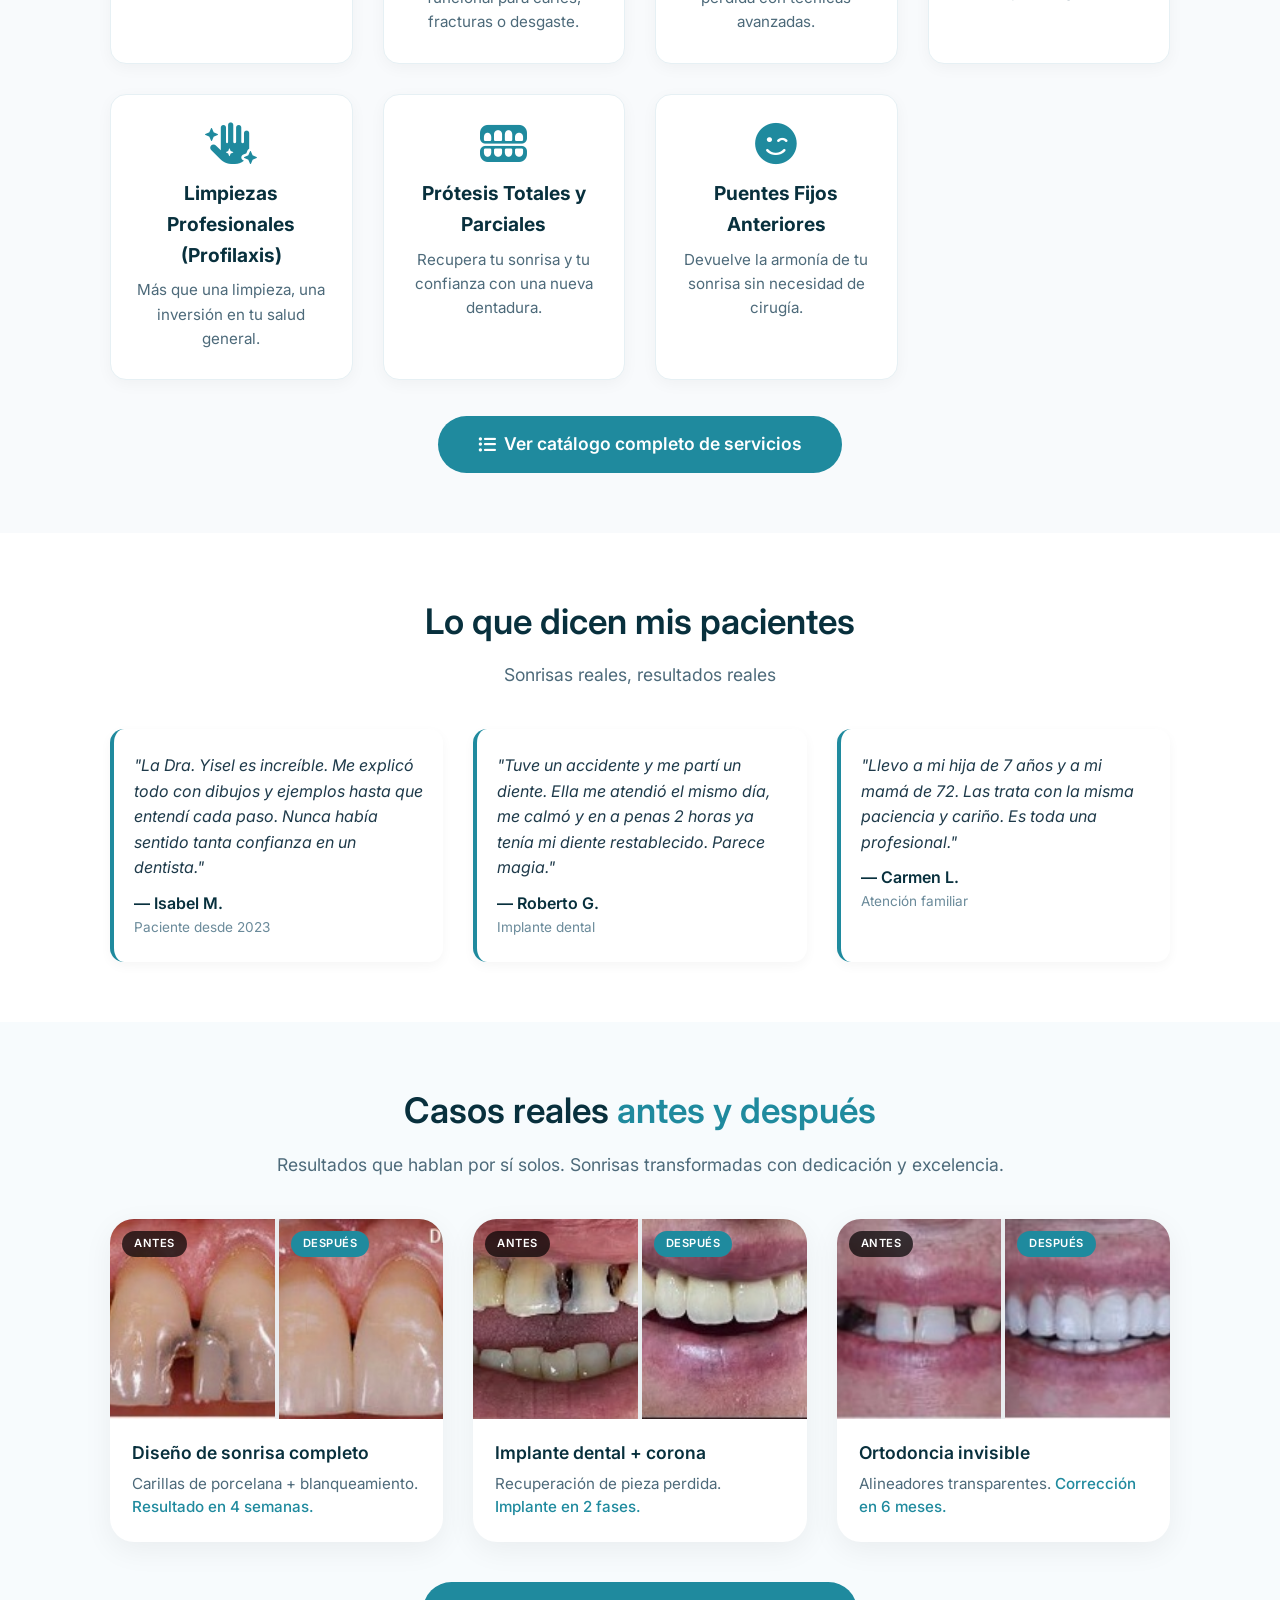
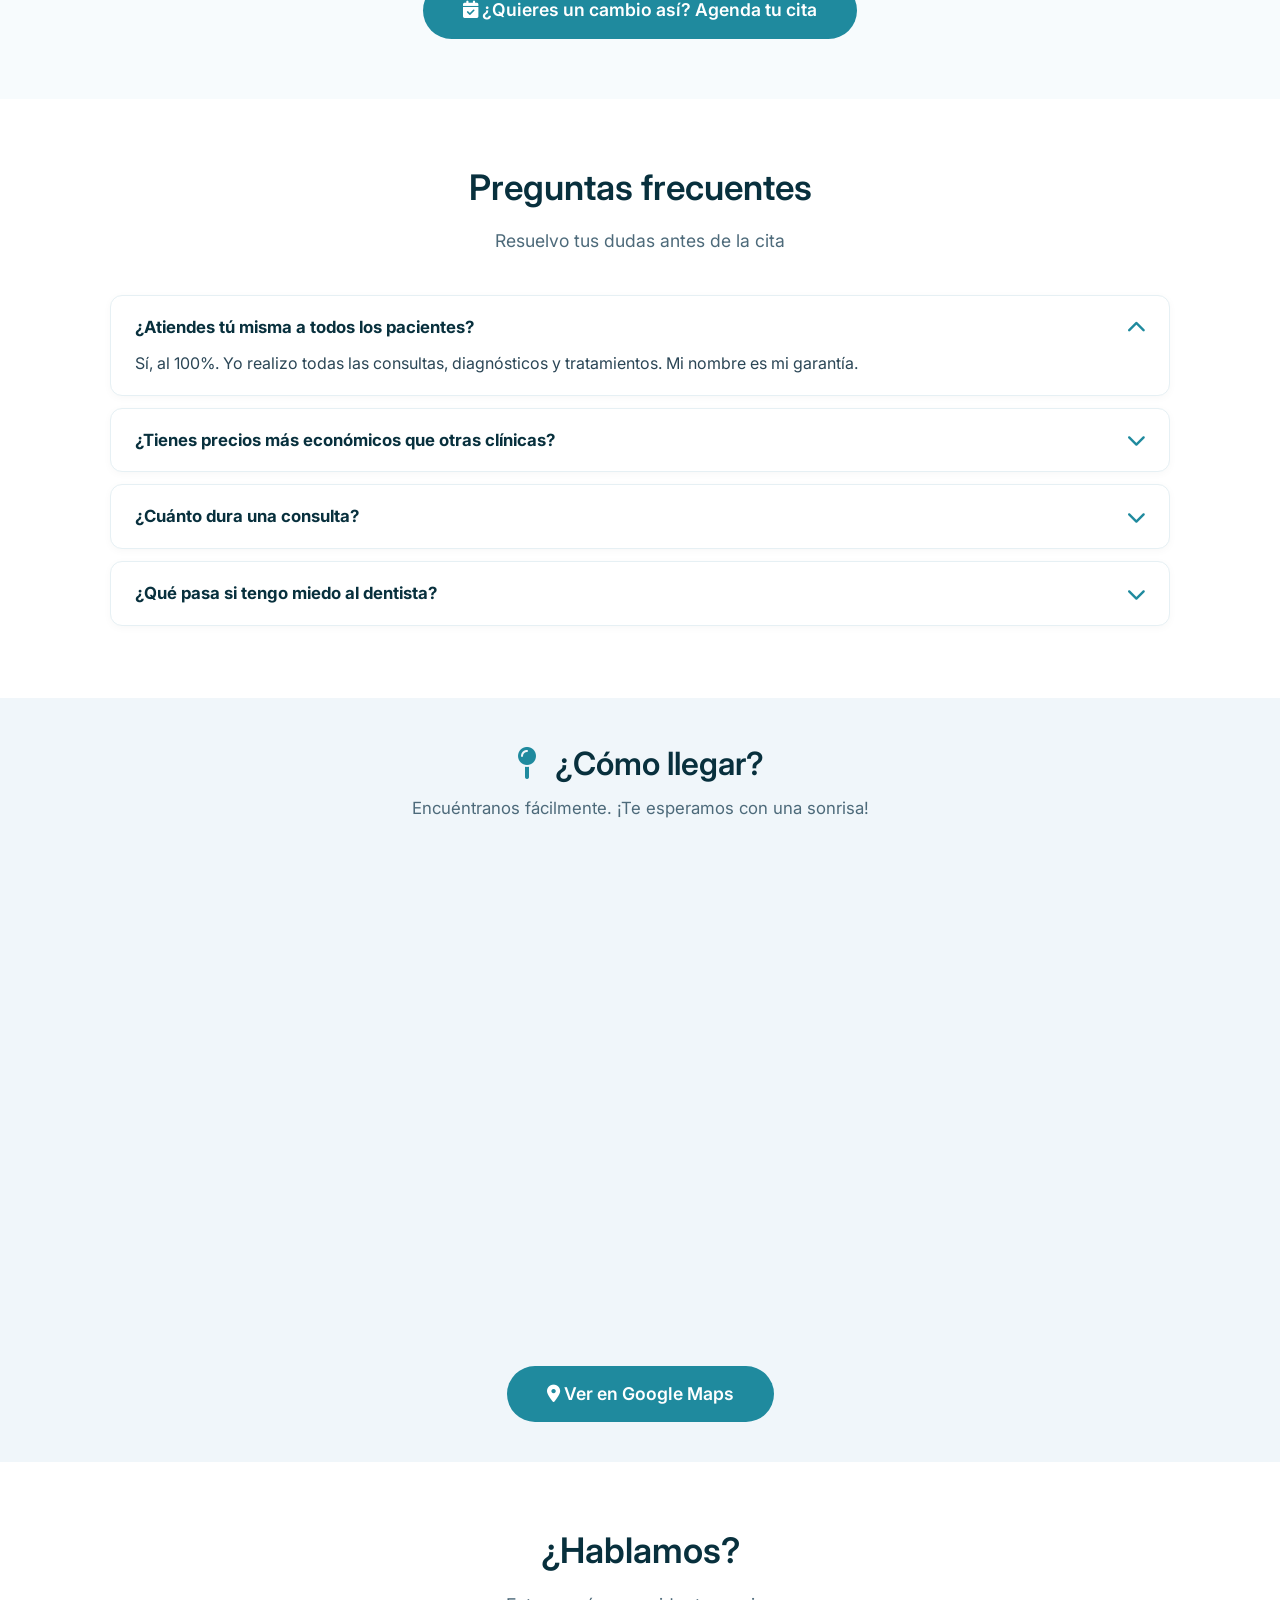
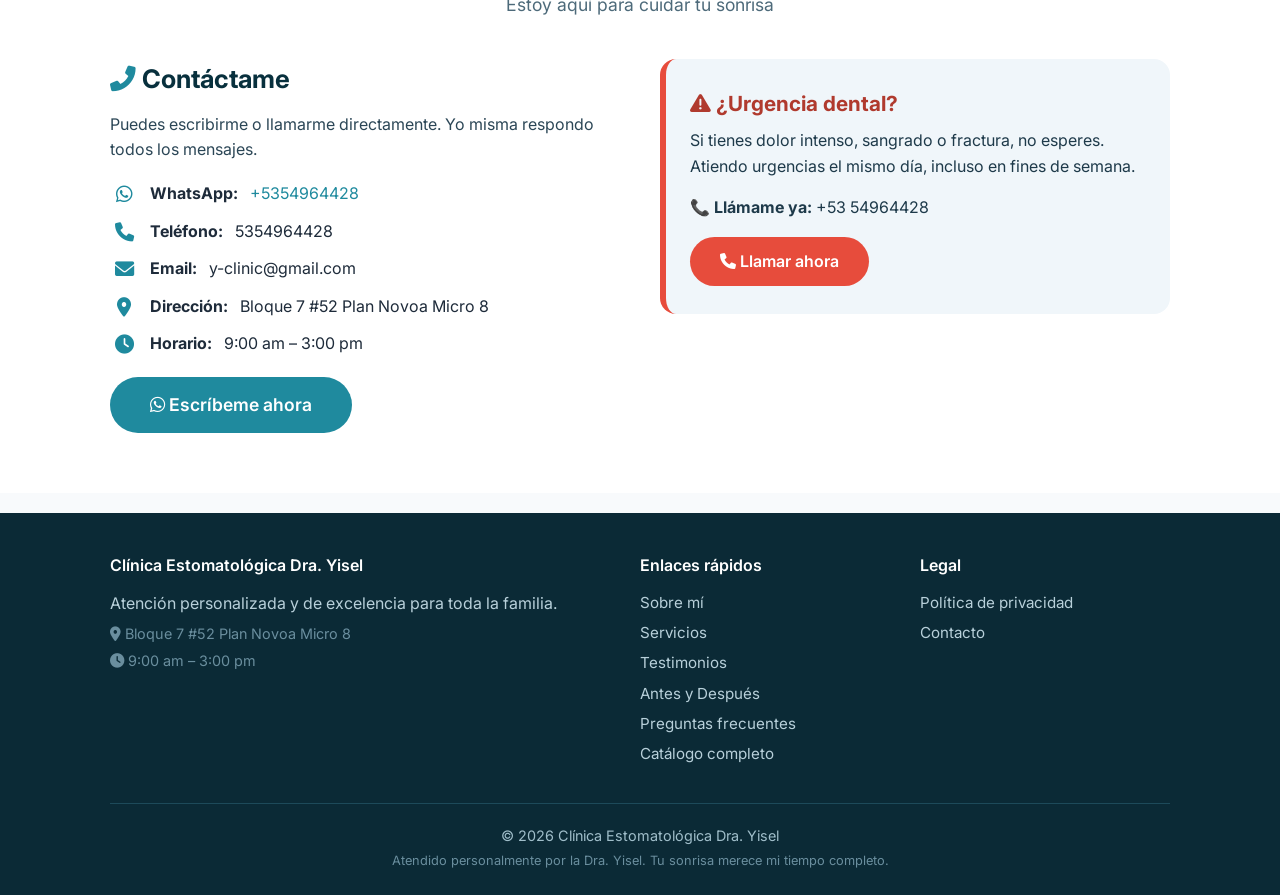
==== commit beeae4e9: "Update index.html" ====
--- a/index.html
+++ b/index.html
@@ -76,7 +76,7 @@
     <!-- ========================================= -->
     <!-- HERO BANNER - SOLO LA IMAGEN SIN TEXTO -->
     <!-- ========================================= -->
-    <section class="hero-banner" style="background-image: url('assets/img/banner.png'); background-size: cover; background-position: center; background-repeat: no-repeat;">
+    <section class="hero-banner" style="background-image: url('assets/img/banner.webp'); background-size: cover; background-position: center; background-repeat: no-repeat;">
     </section>
 
     <!-- ========================================= -->
@@ -106,7 +106,7 @@
                     <p class="sobre-firma">— Dra. Yisel</p>
                 </div>
                 <div class="sobre-foto">
-                    <img src="assets/img/avatar.jpg" alt="Dra. Yisel" loading="lazy" />
+                    <img src="assets/img/avatar.webp" alt="Dra. Yisel" loading="lazy" />
                 </div>
             </div>
         </div>
@@ -347,7 +347,7 @@
                         <li><i class="fab fa-whatsapp" aria-hidden="true"></i> <strong>WhatsApp:</strong> <a href="https://wa.me/5354964428" target="_blank" rel="noopener">+5354964428</a></li>
                         <li><i class="fas fa-phone" aria-hidden="true"></i> <strong>Teléfono:</strong> 5354964428</li>
                         <li><i class="fas fa-envelope" aria-hidden="true"></i> <strong>Email:</strong> y-clinic@gmail.com</li>
-                        <li><i class="fas fa-map-marker-alt" aria-hidden="true"></i> <strong>Dirección:</strong> Bloque 7 #52 Plan Novoa Micro 8</li>
+                        <li><i class="fas fa-map-marker-alt" aria-hidden="true"></i> <strong>Dirección:</strong> Bloque 7 #52 Plan Novoa Micro 8</li>
                         <li><i class="fas fa-clock" aria-hidden="true"></i> <strong>Horario:</strong> 9:00 am – 3:00 pm</li>
                     </ul>
                     <a href="https://wa.me/5354964428" target="_blank" rel="noopener" class="btn-primary">
@@ -416,4 +416,4 @@
     <script src="js/script.js"></script>
 
 </body>
-</html>+</html>
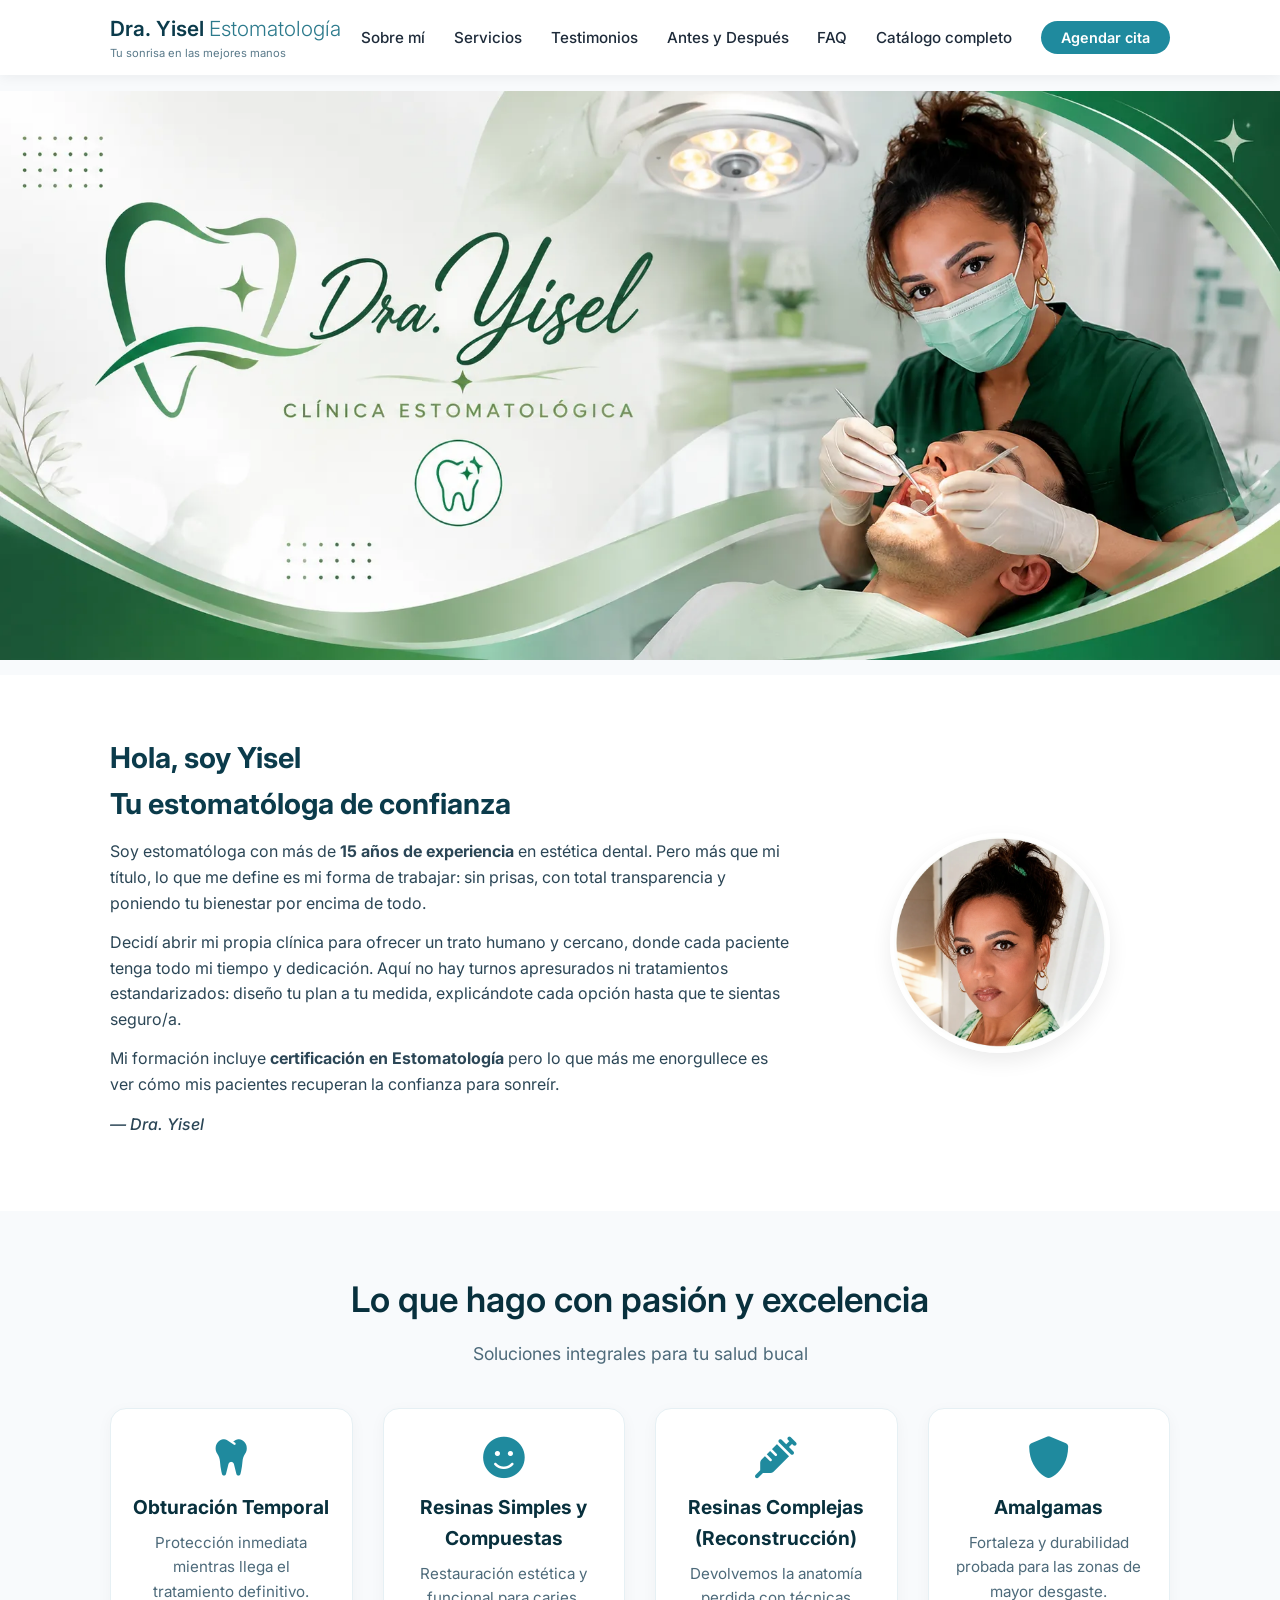
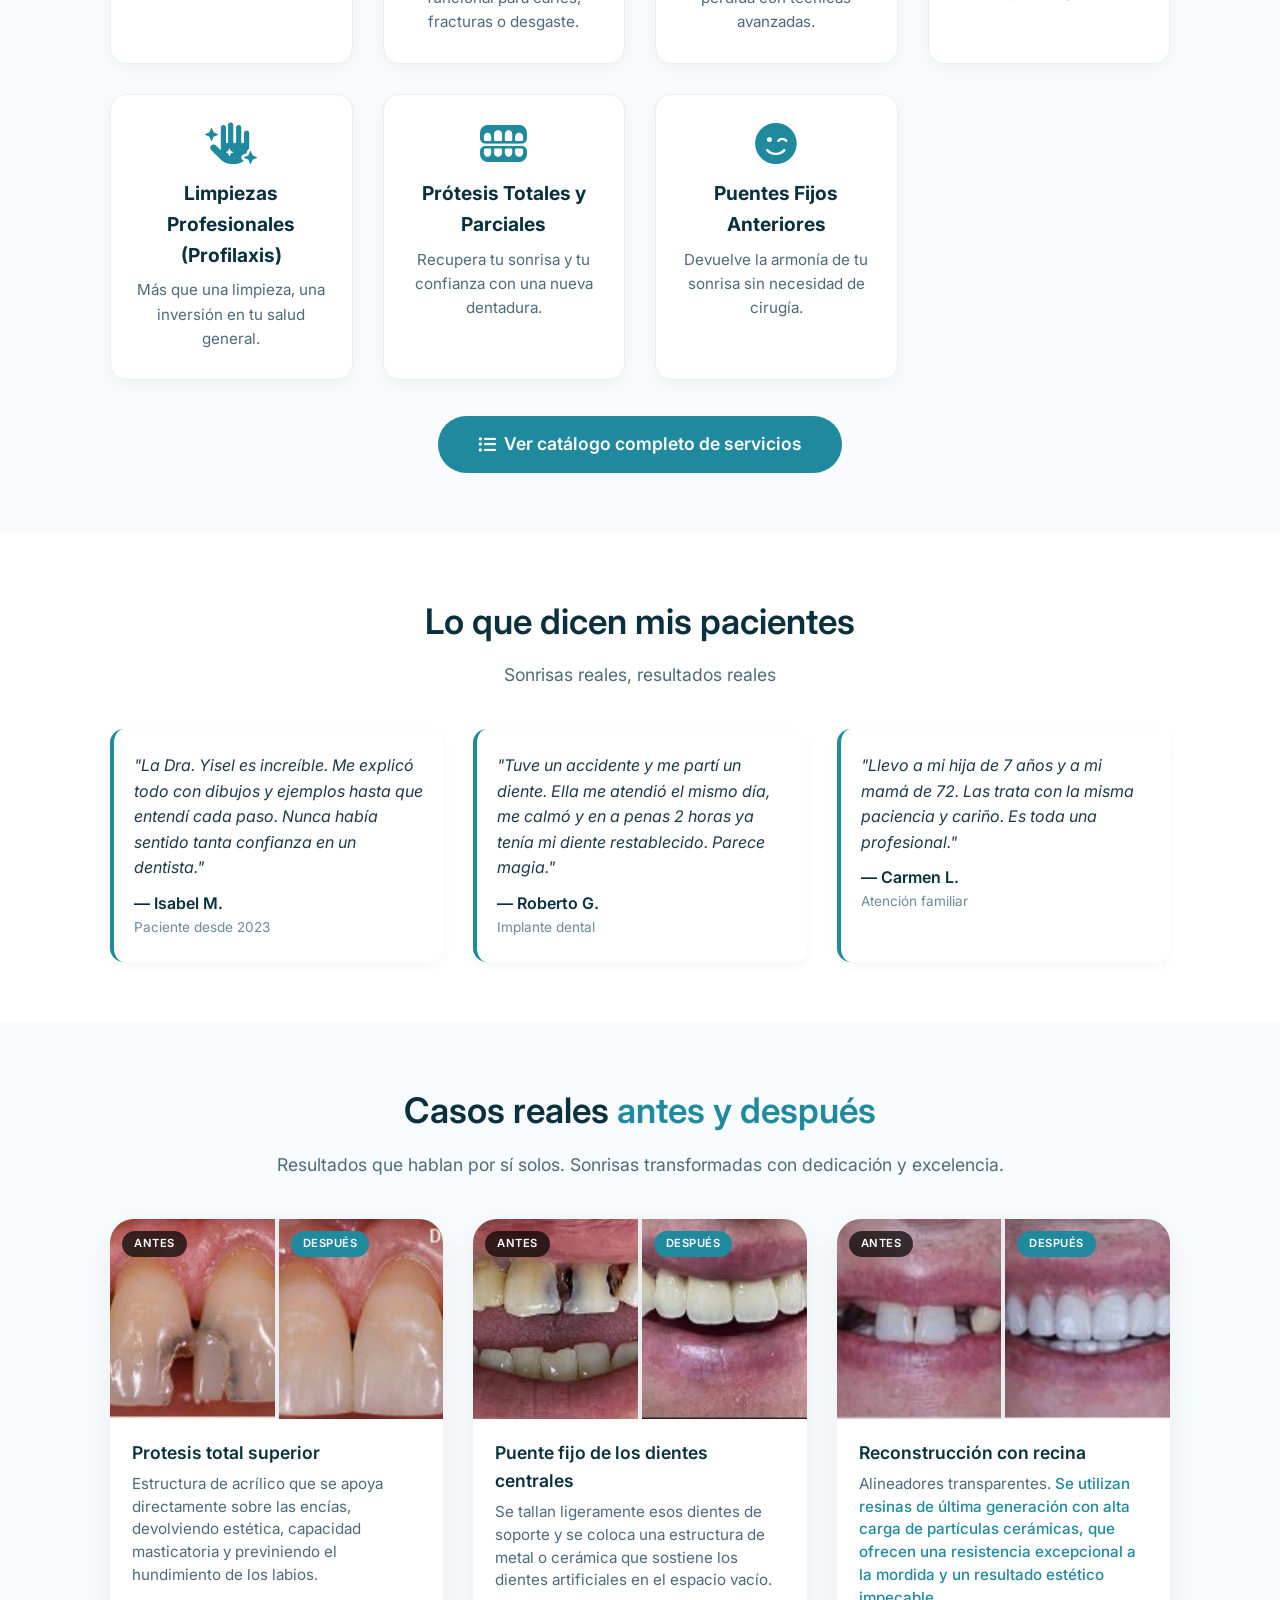
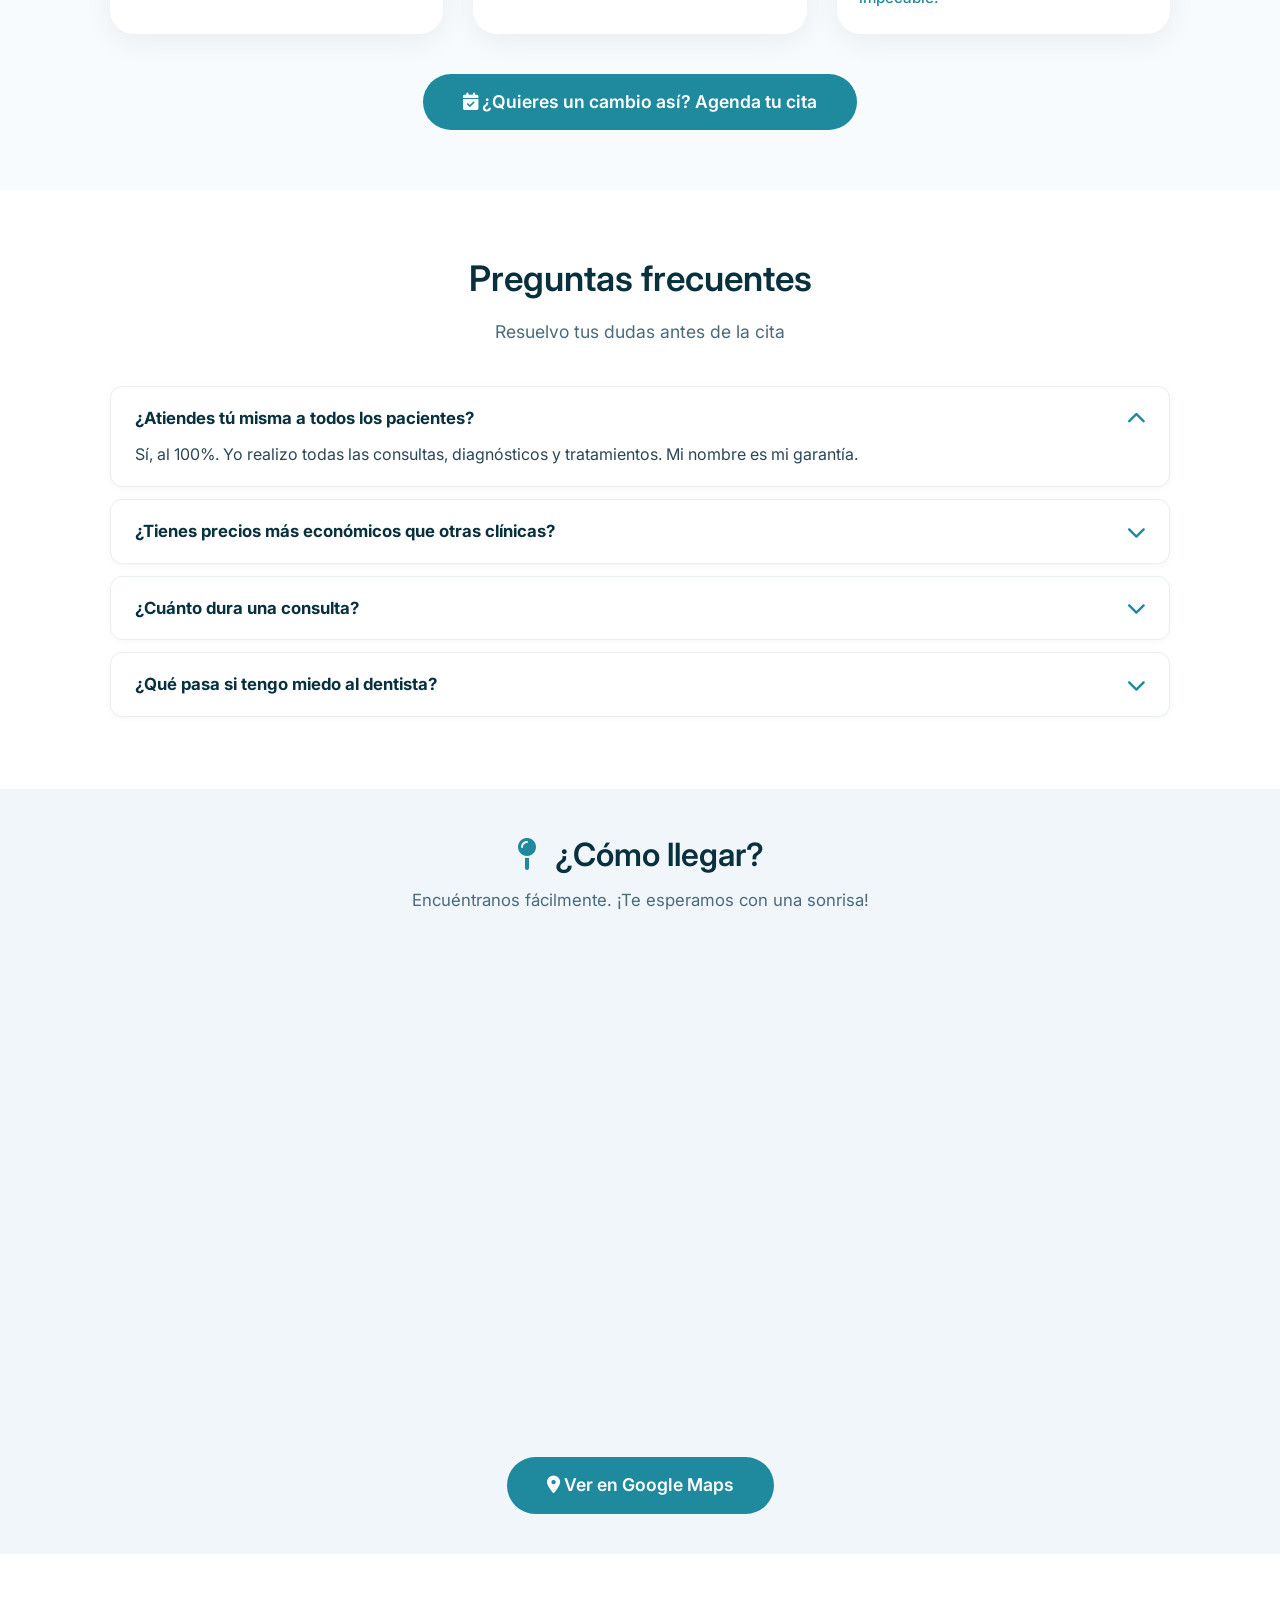
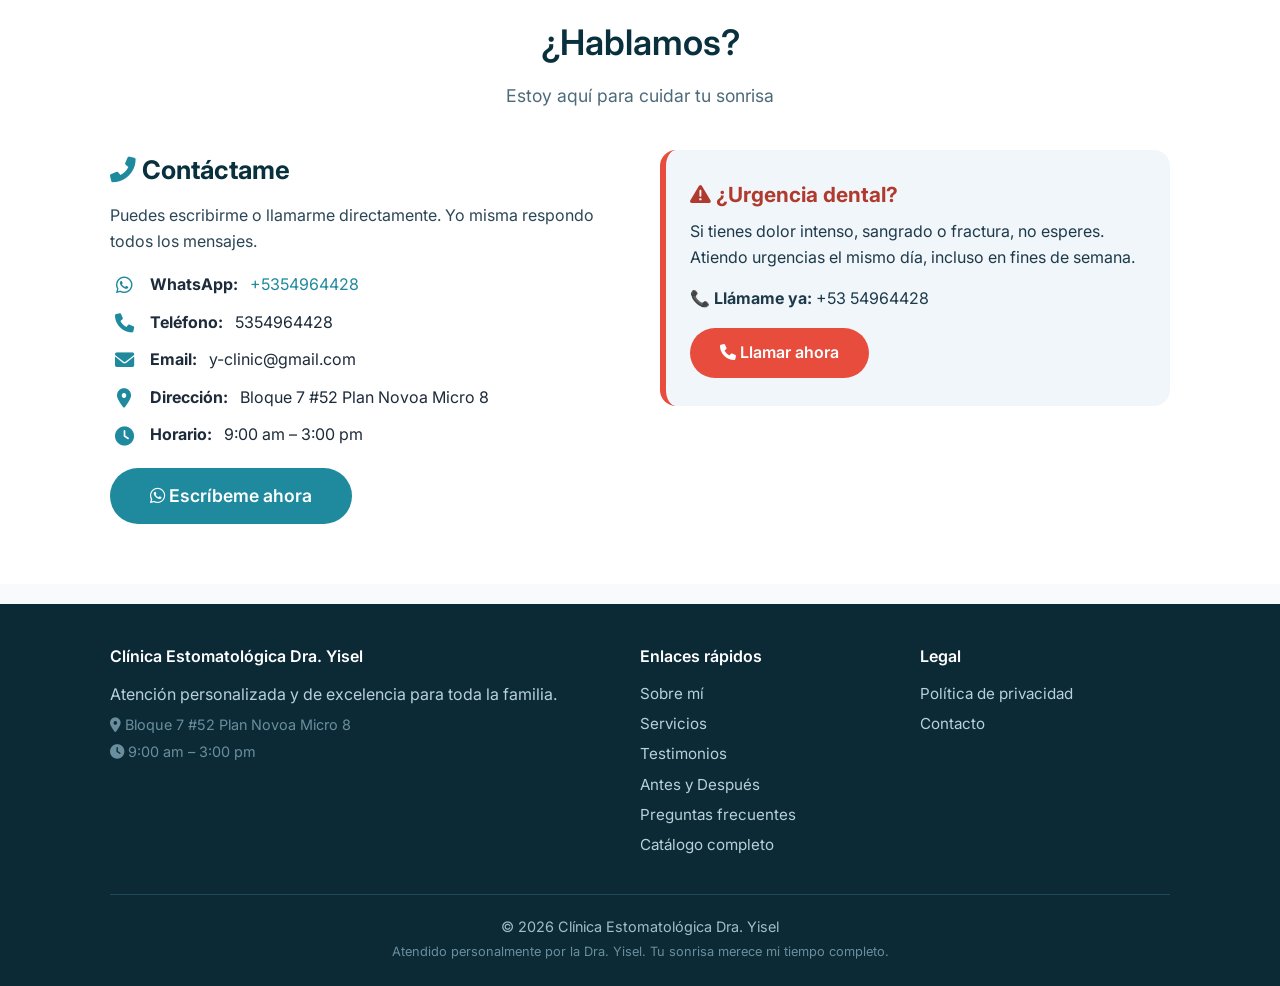
==== commit c5c811d9: "Add files via upload" ====
--- a/index.html
+++ b/index.html
@@ -222,8 +222,8 @@
                         </div>
                     </div>
                     <div class="caso-info">
-                        <h4>Diseño de sonrisa completo</h4>
-                        <p>Carillas de porcelana + blanqueamiento. <span class="destacado">Resultado en 4 semanas.</span></p>
+                        <h4>Protesis total superior</h4>
+                        <p>Estructura de acrílico que se apoya directamente sobre las encías, devolviendo estética, capacidad masticatoria y previniendo el hundimiento de los labios.</p>
                     </div>
                 </div>
 
@@ -240,8 +240,8 @@
                         </div>
                     </div>
                     <div class="caso-info">
-                        <h4>Implante dental + corona</h4>
-                        <p>Recuperación de pieza perdida. <span class="destacado">Implante en 2 fases.</span></p>
+                        <h4>Puente fijo de los dientes centrales</h4>
+                        <p>Se tallan ligeramente esos dientes de soporte y se coloca una estructura de metal o cerámica que sostiene los dientes artificiales en el espacio vacío. </p>
                     </div>
                 </div>
 
@@ -258,8 +258,8 @@
                         </div>
                     </div>
                     <div class="caso-info">
-                        <h4>Ortodoncia invisible</h4>
-                        <p>Alineadores transparentes. <span class="destacado">Corrección en 6 meses.</span></p>
+                        <h4>Reconstrucción con recina</h4>
+                        <p>Alineadores transparentes. <span class="destacado">Se utilizan resinas de última generación con alta carga de partículas cerámicas, que ofrecen una resistencia excepcional a la mordida y un resultado estético impecable. </p>
                     </div>
                 </div>
             </div>
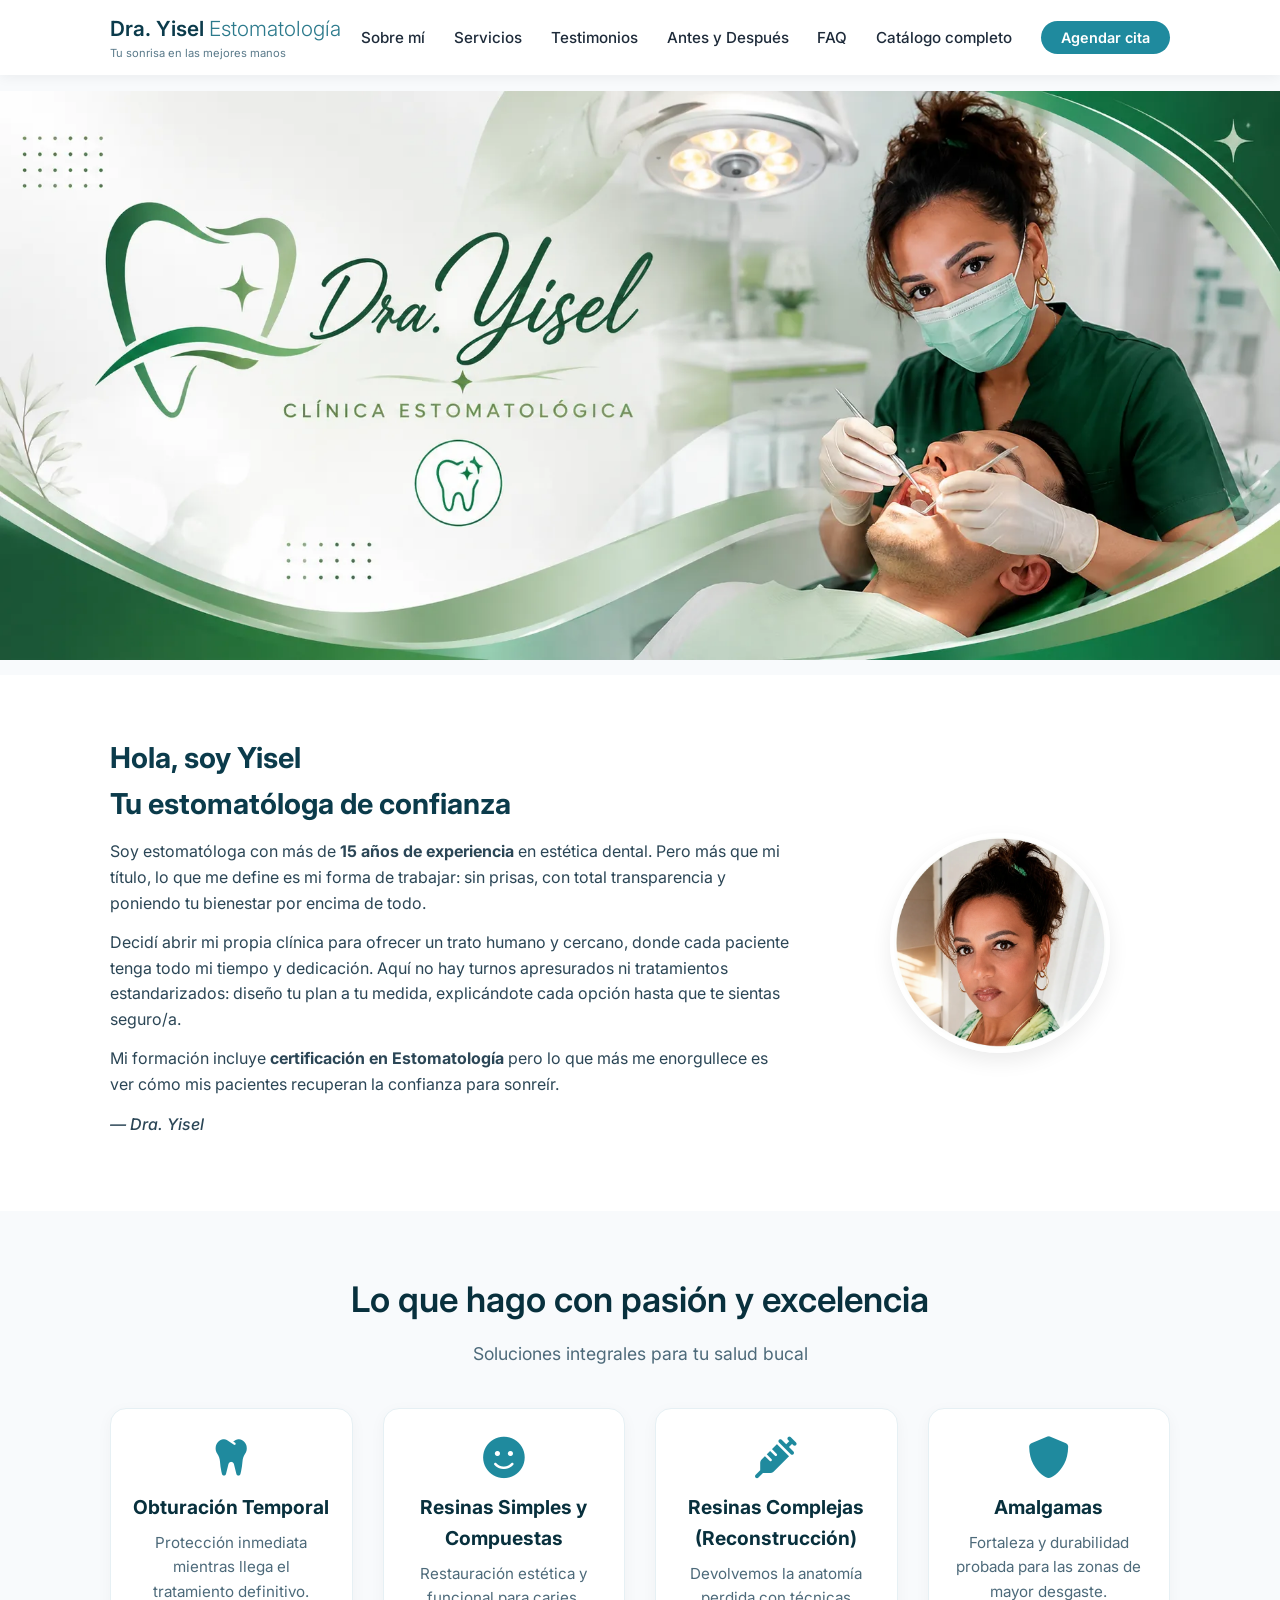
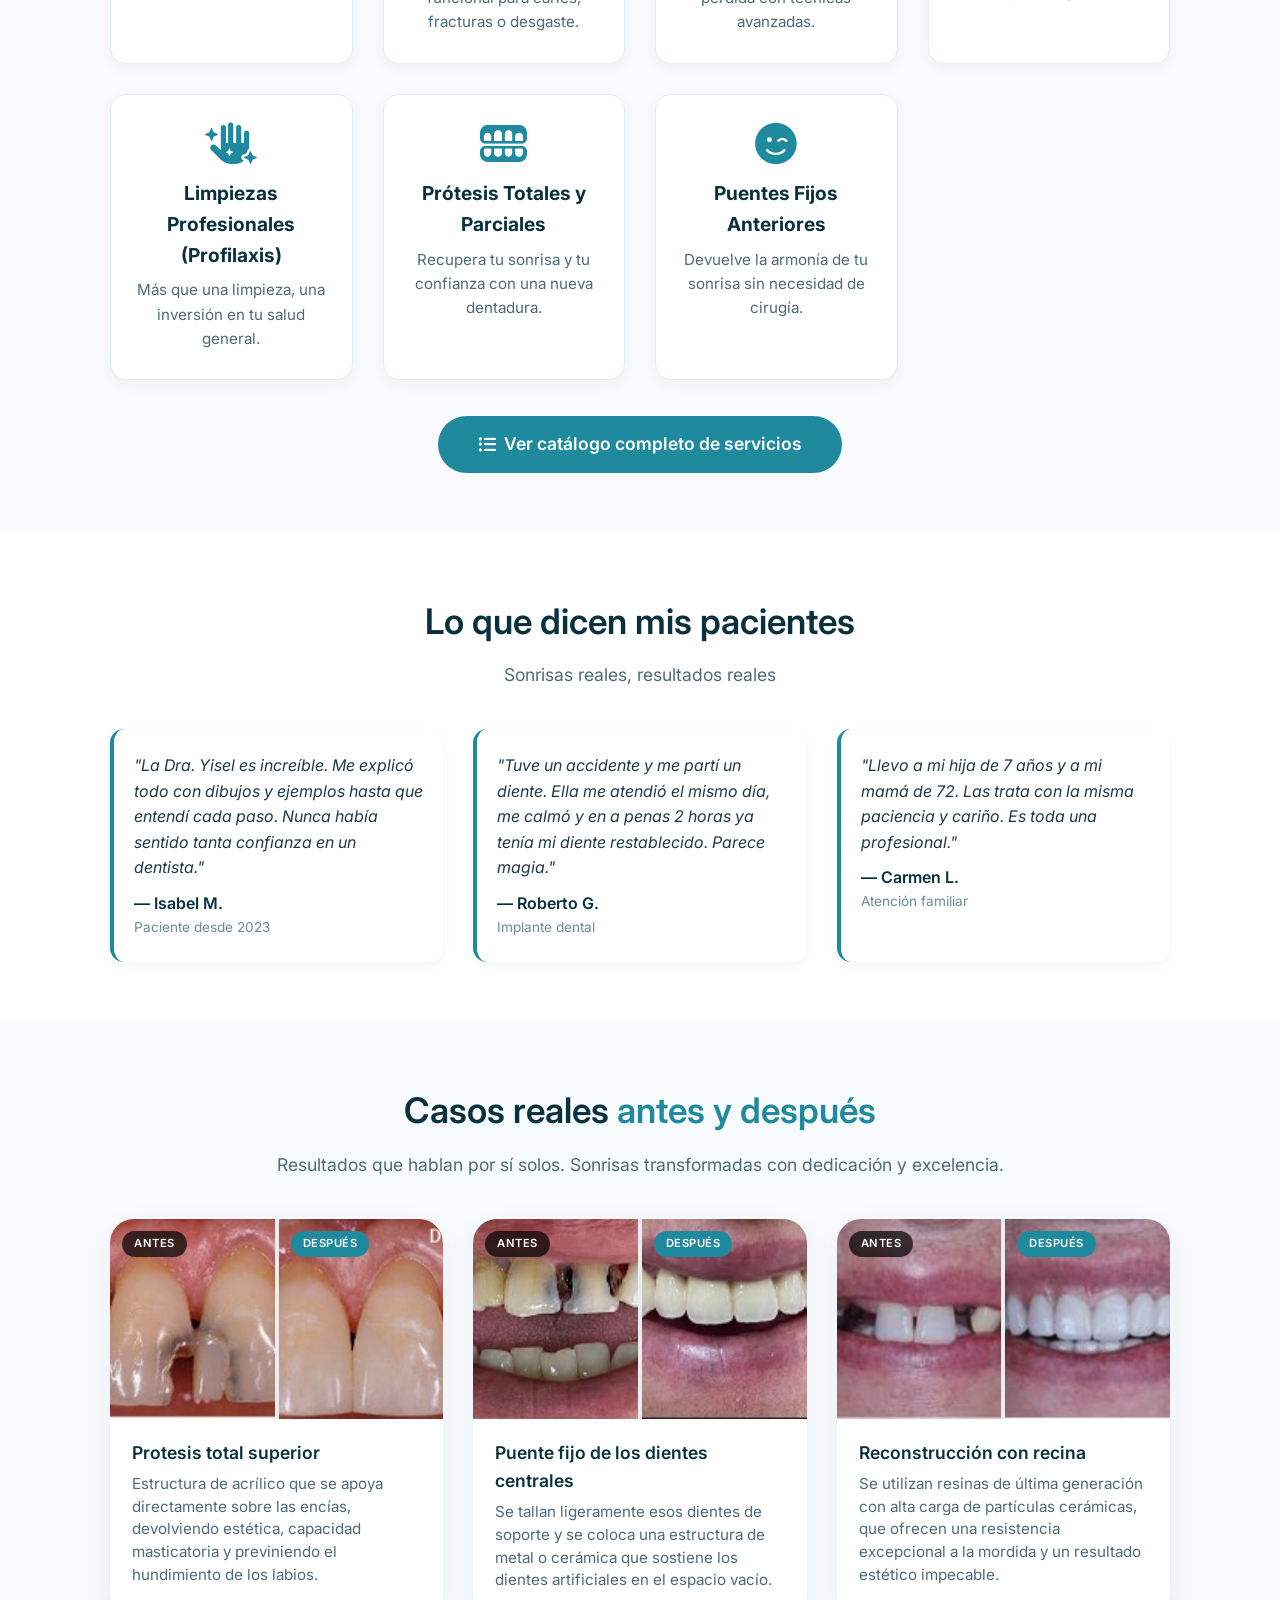
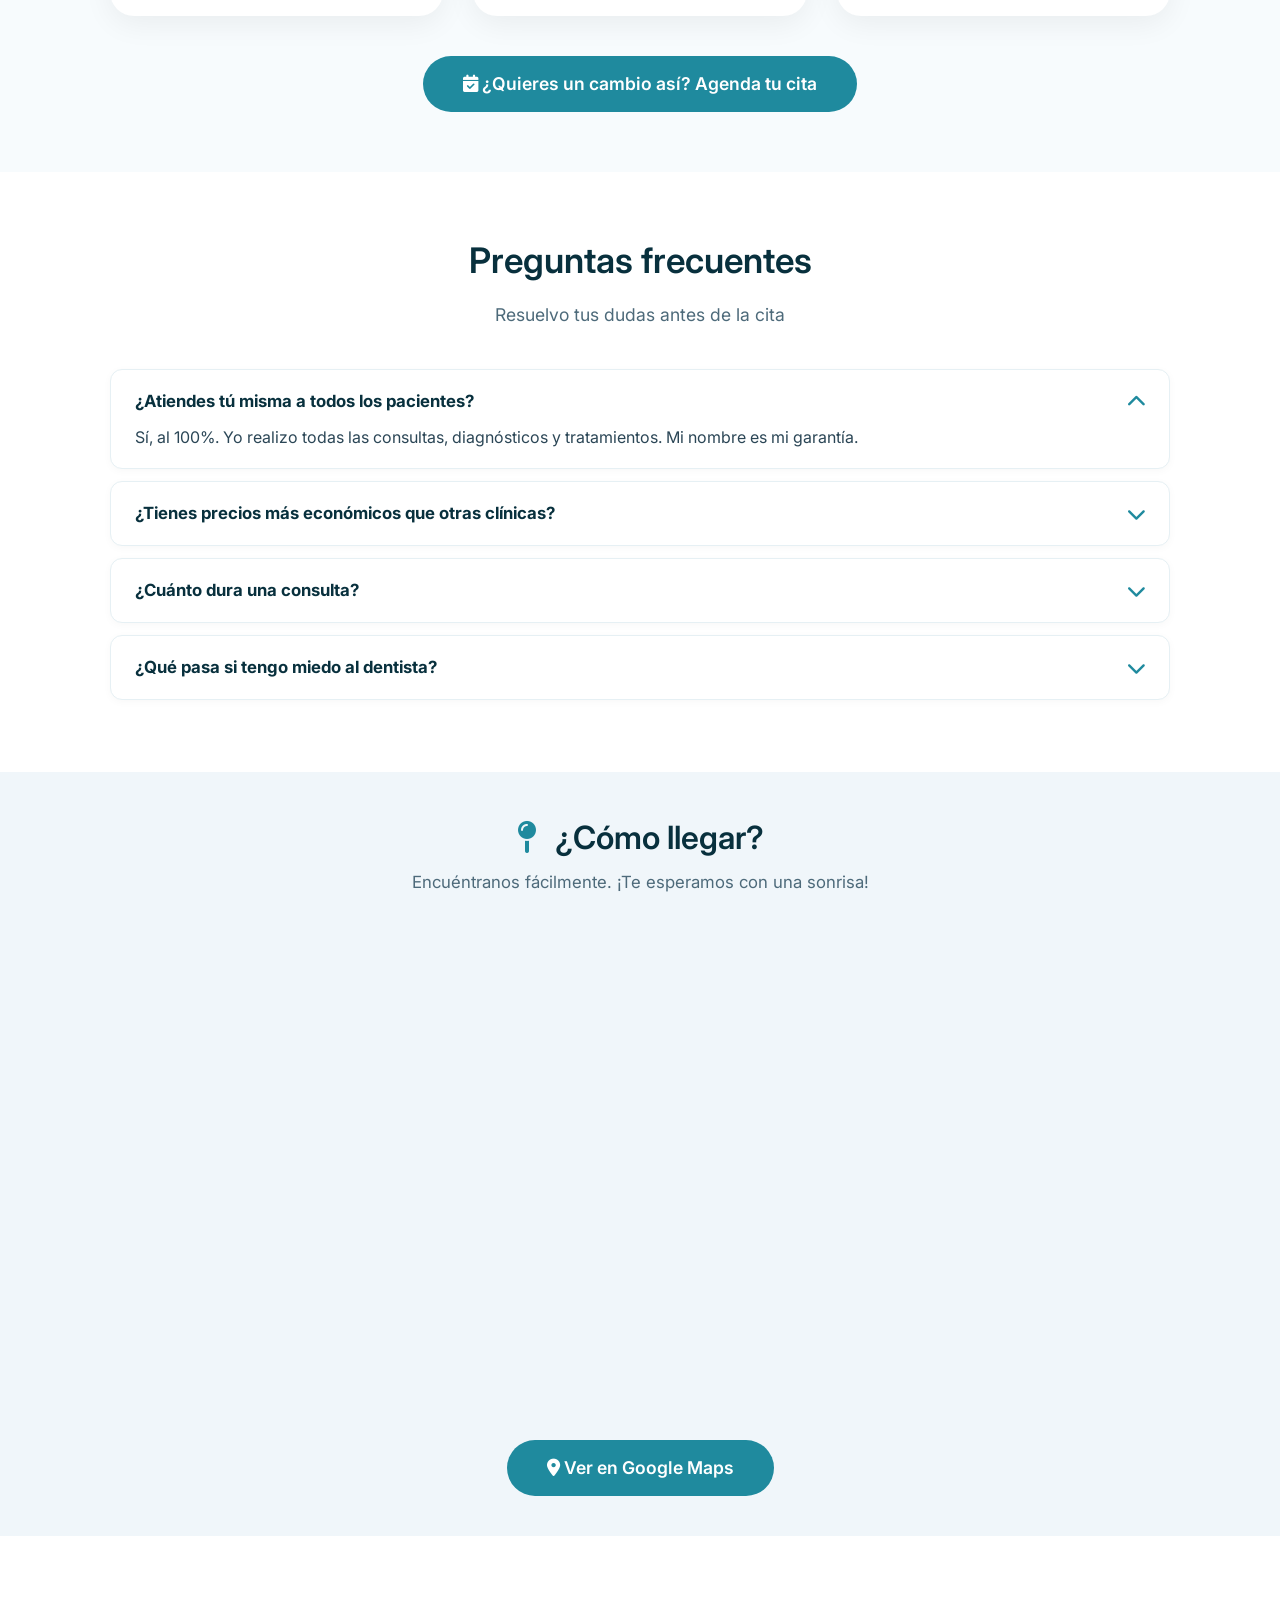
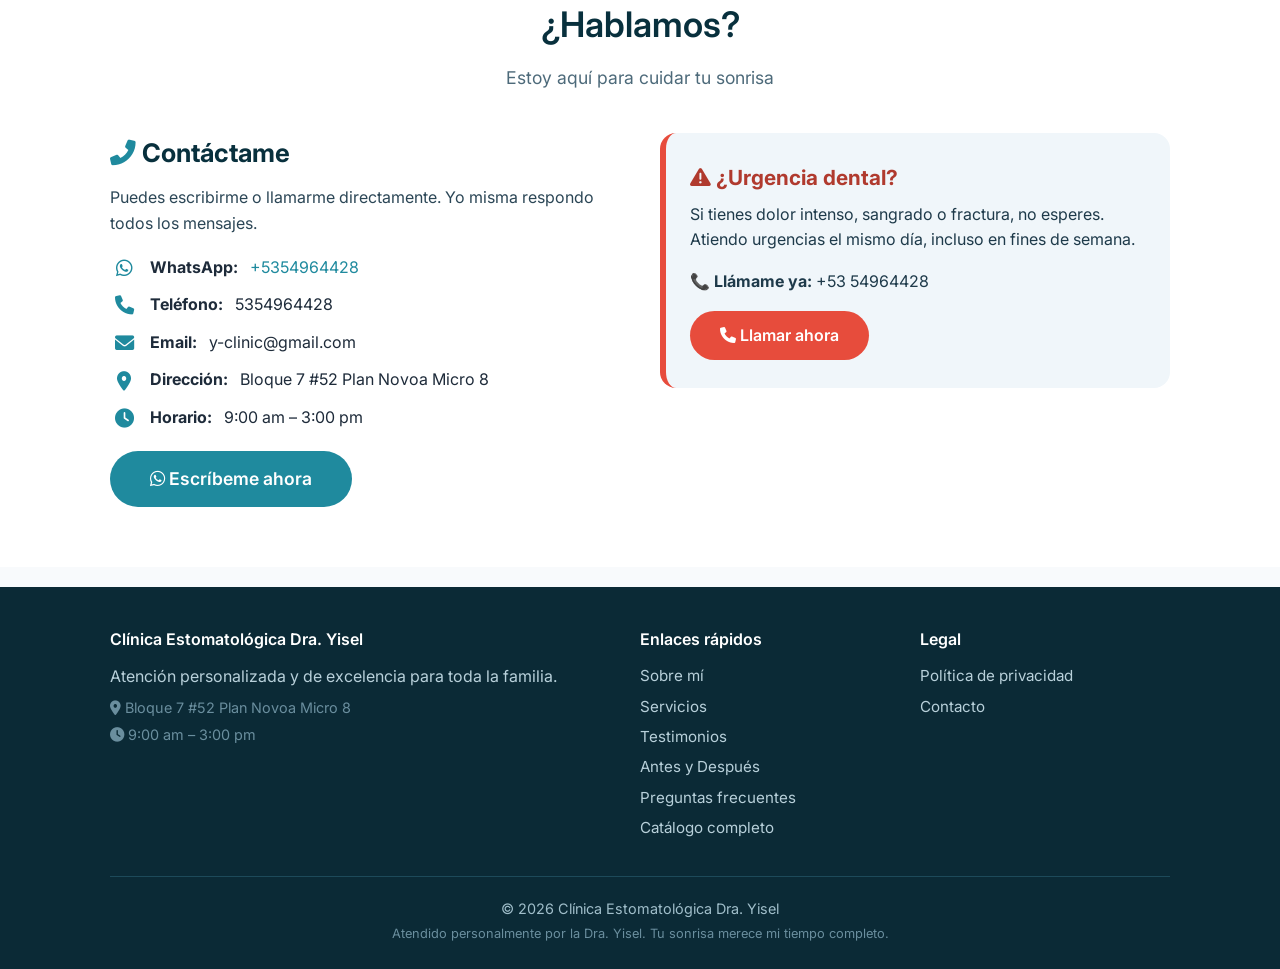
==== commit a7e946db: "Add files via upload" ====
--- a/index.html
+++ b/index.html
@@ -259,7 +259,7 @@
                     </div>
                     <div class="caso-info">
                         <h4>Reconstrucción con recina</h4>
-                        <p>Alineadores transparentes. <span class="destacado">Se utilizan resinas de última generación con alta carga de partículas cerámicas, que ofrecen una resistencia excepcional a la mordida y un resultado estético impecable. </p>
+                        <p>Se utilizan resinas de última generación con alta carga de partículas cerámicas, que ofrecen una resistencia excepcional a la mordida y un resultado estético impecable. </p>
                     </div>
                 </div>
             </div>
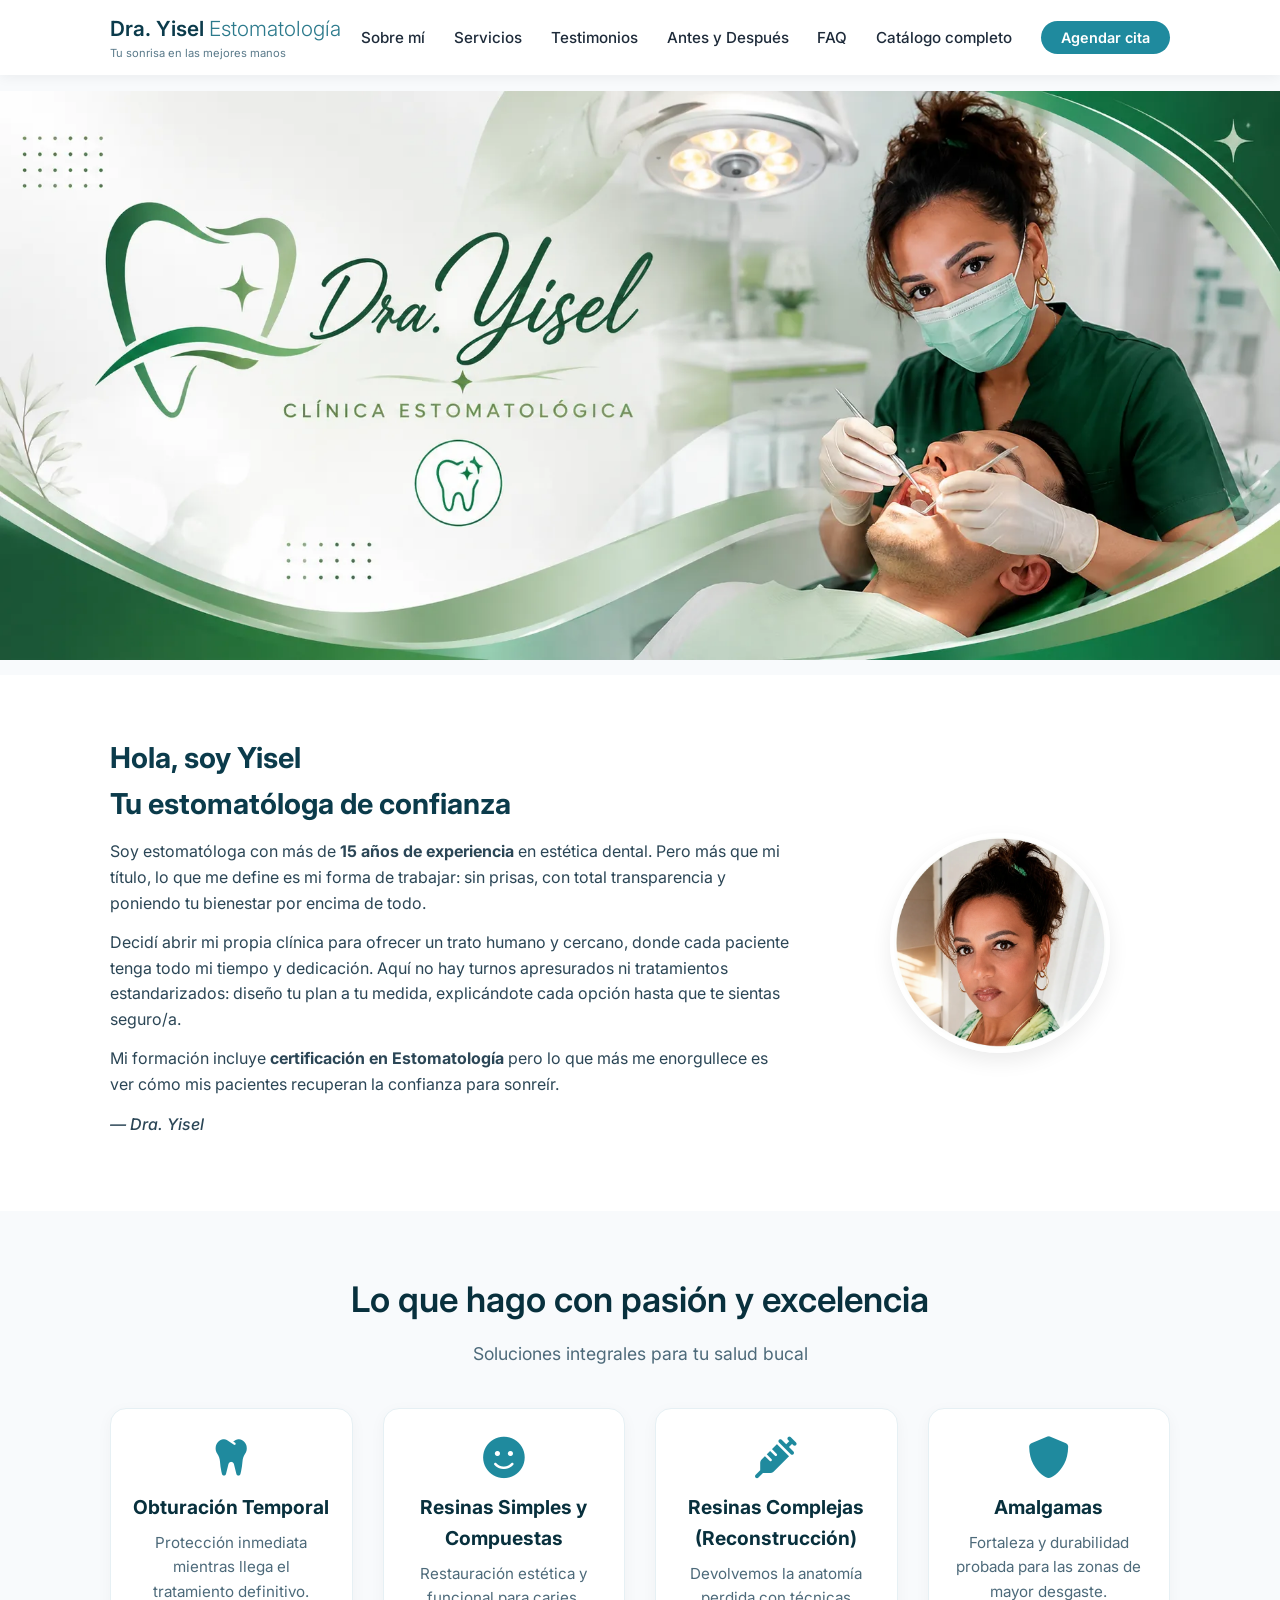
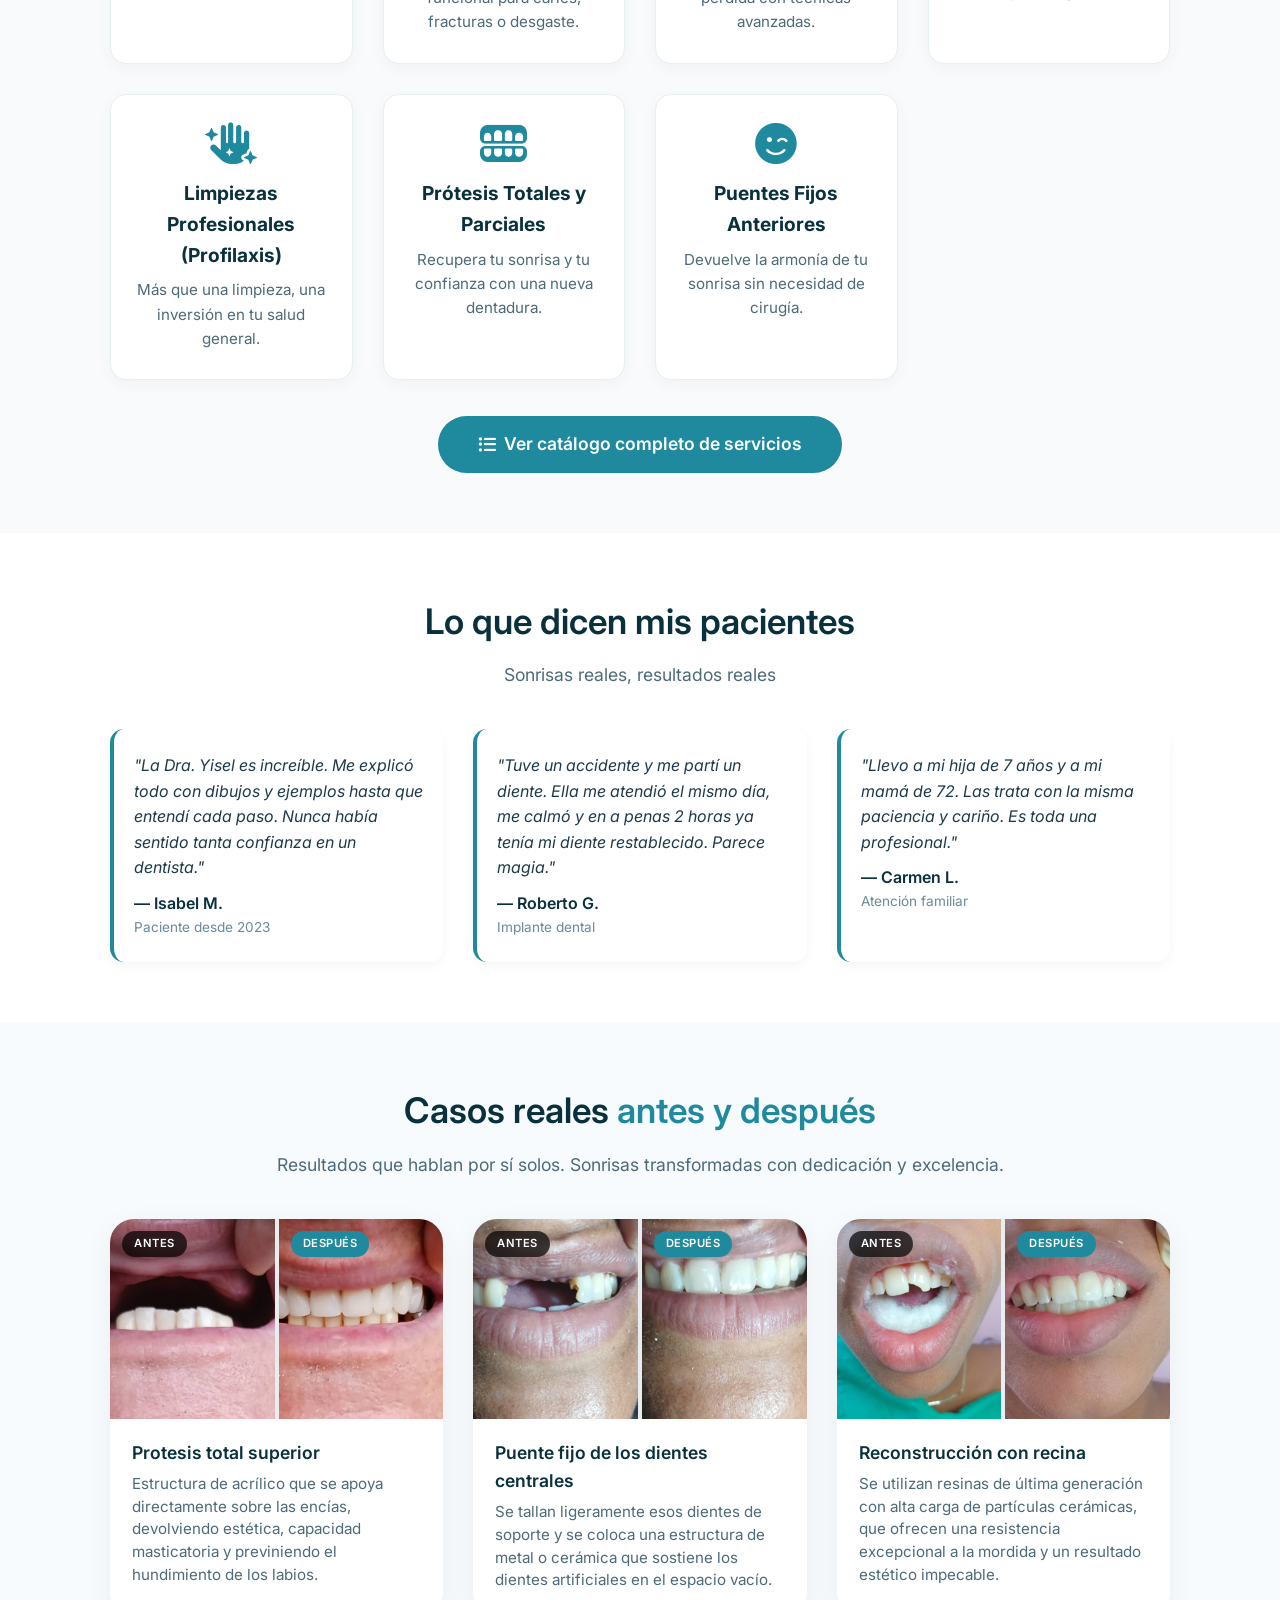
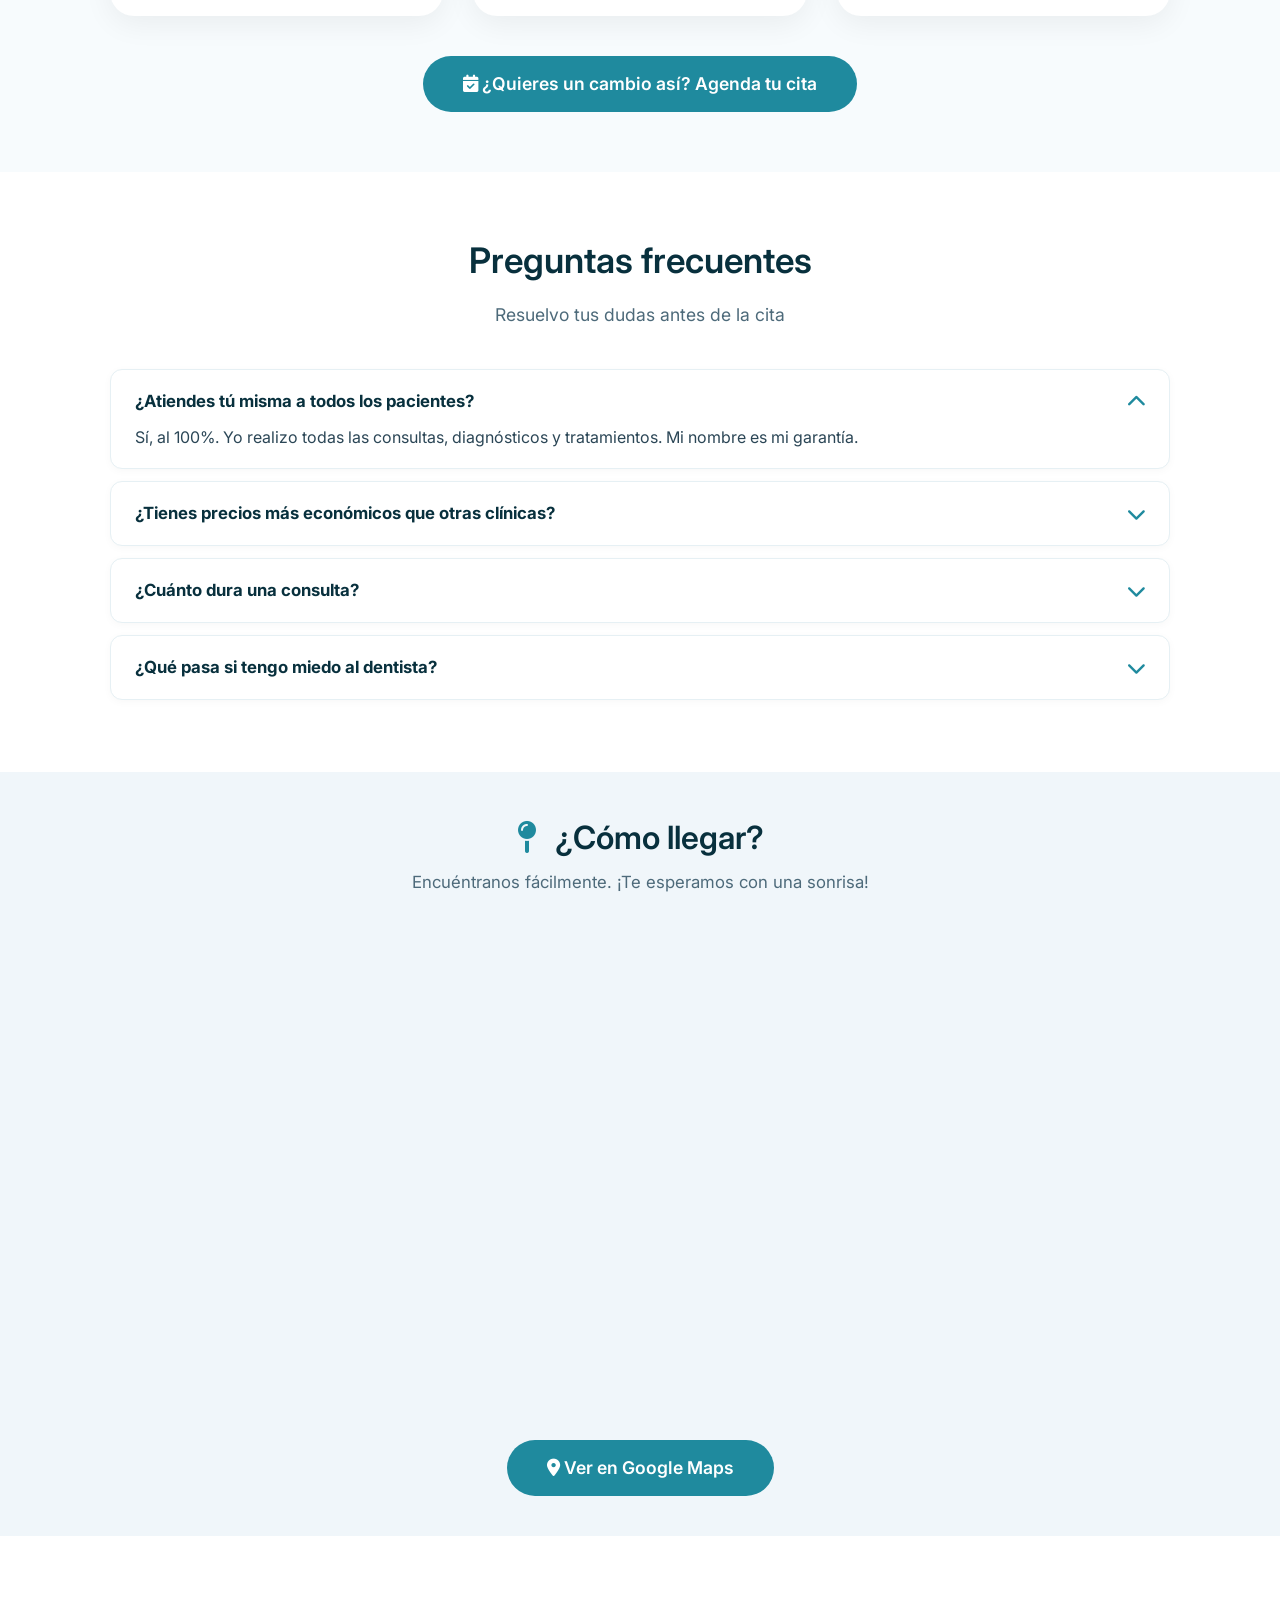
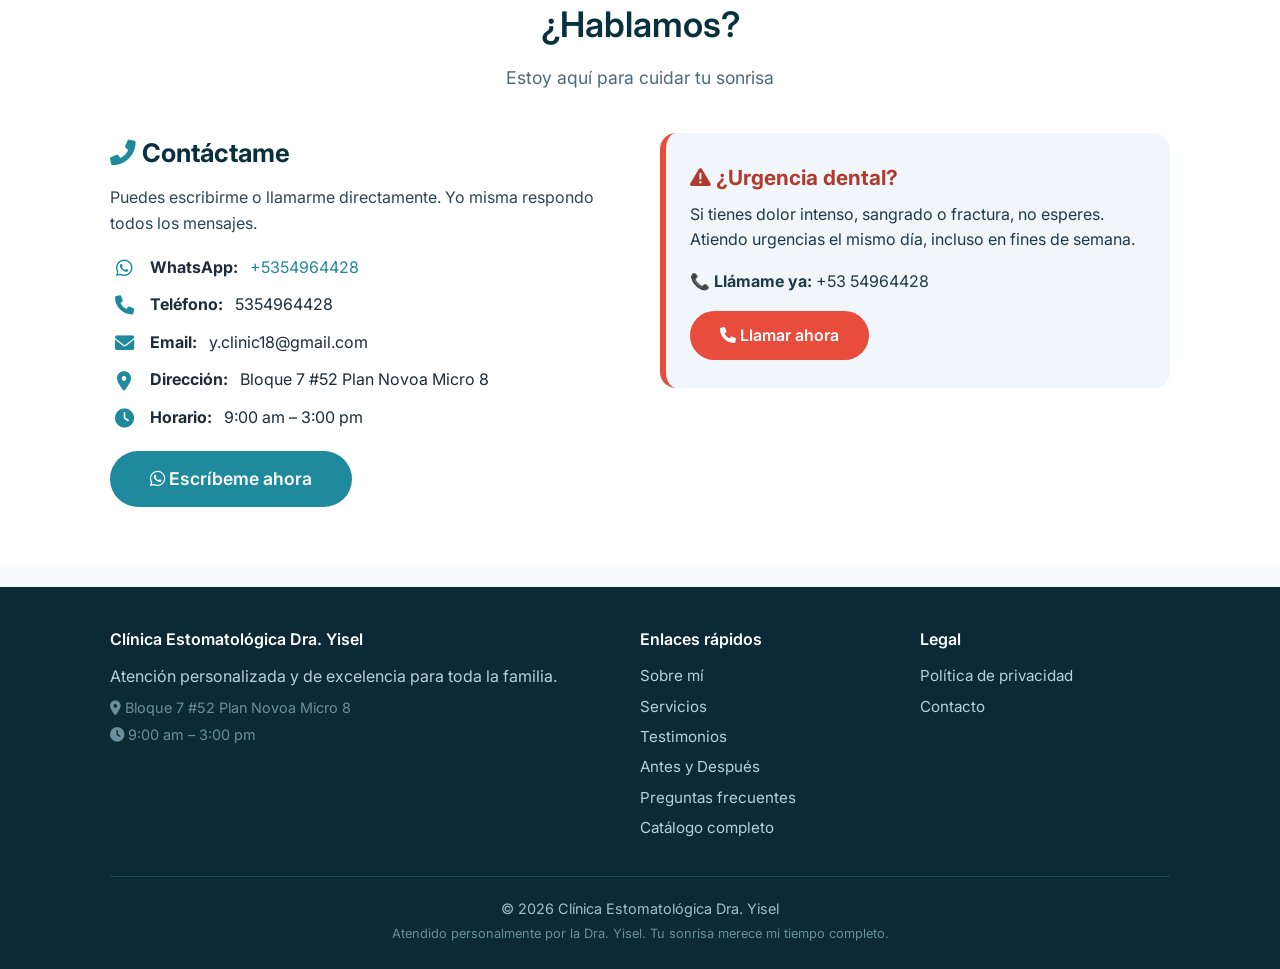
==== commit bd54fb57: "Add files via upload" ====
--- a/index.html
+++ b/index.html
@@ -32,7 +32,7 @@
       "@type": "Dentist",
       "name": "Clínica Estomatológica Dra. Yisel",
       "telephone": "+53 54964428",
-      "email": "y-clinic@gmail.com",
+      "email": "y.clinic18@gmail.com",
       "address": {
         "@type": "PostalAddress",
         "streetAddress": "Bloque 7 #52 Plan Novoa Micro 8",
@@ -346,7 +346,7 @@
                     <ul>
                         <li><i class="fab fa-whatsapp" aria-hidden="true"></i> <strong>WhatsApp:</strong> <a href="https://wa.me/5354964428" target="_blank" rel="noopener">+5354964428</a></li>
                         <li><i class="fas fa-phone" aria-hidden="true"></i> <strong>Teléfono:</strong> 5354964428</li>
-                        <li><i class="fas fa-envelope" aria-hidden="true"></i> <strong>Email:</strong> y-clinic@gmail.com</li>
+                        <li><i class="fas fa-envelope" aria-hidden="true"></i> <strong>Email:</strong> y.clinic18@gmail.com</li>
                         <li><i class="fas fa-map-marker-alt" aria-hidden="true"></i> <strong>Dirección:</strong> Bloque 7 #52 Plan Novoa Micro 8</li>
                         <li><i class="fas fa-clock" aria-hidden="true"></i> <strong>Horario:</strong> 9:00 am – 3:00 pm</li>
                     </ul>
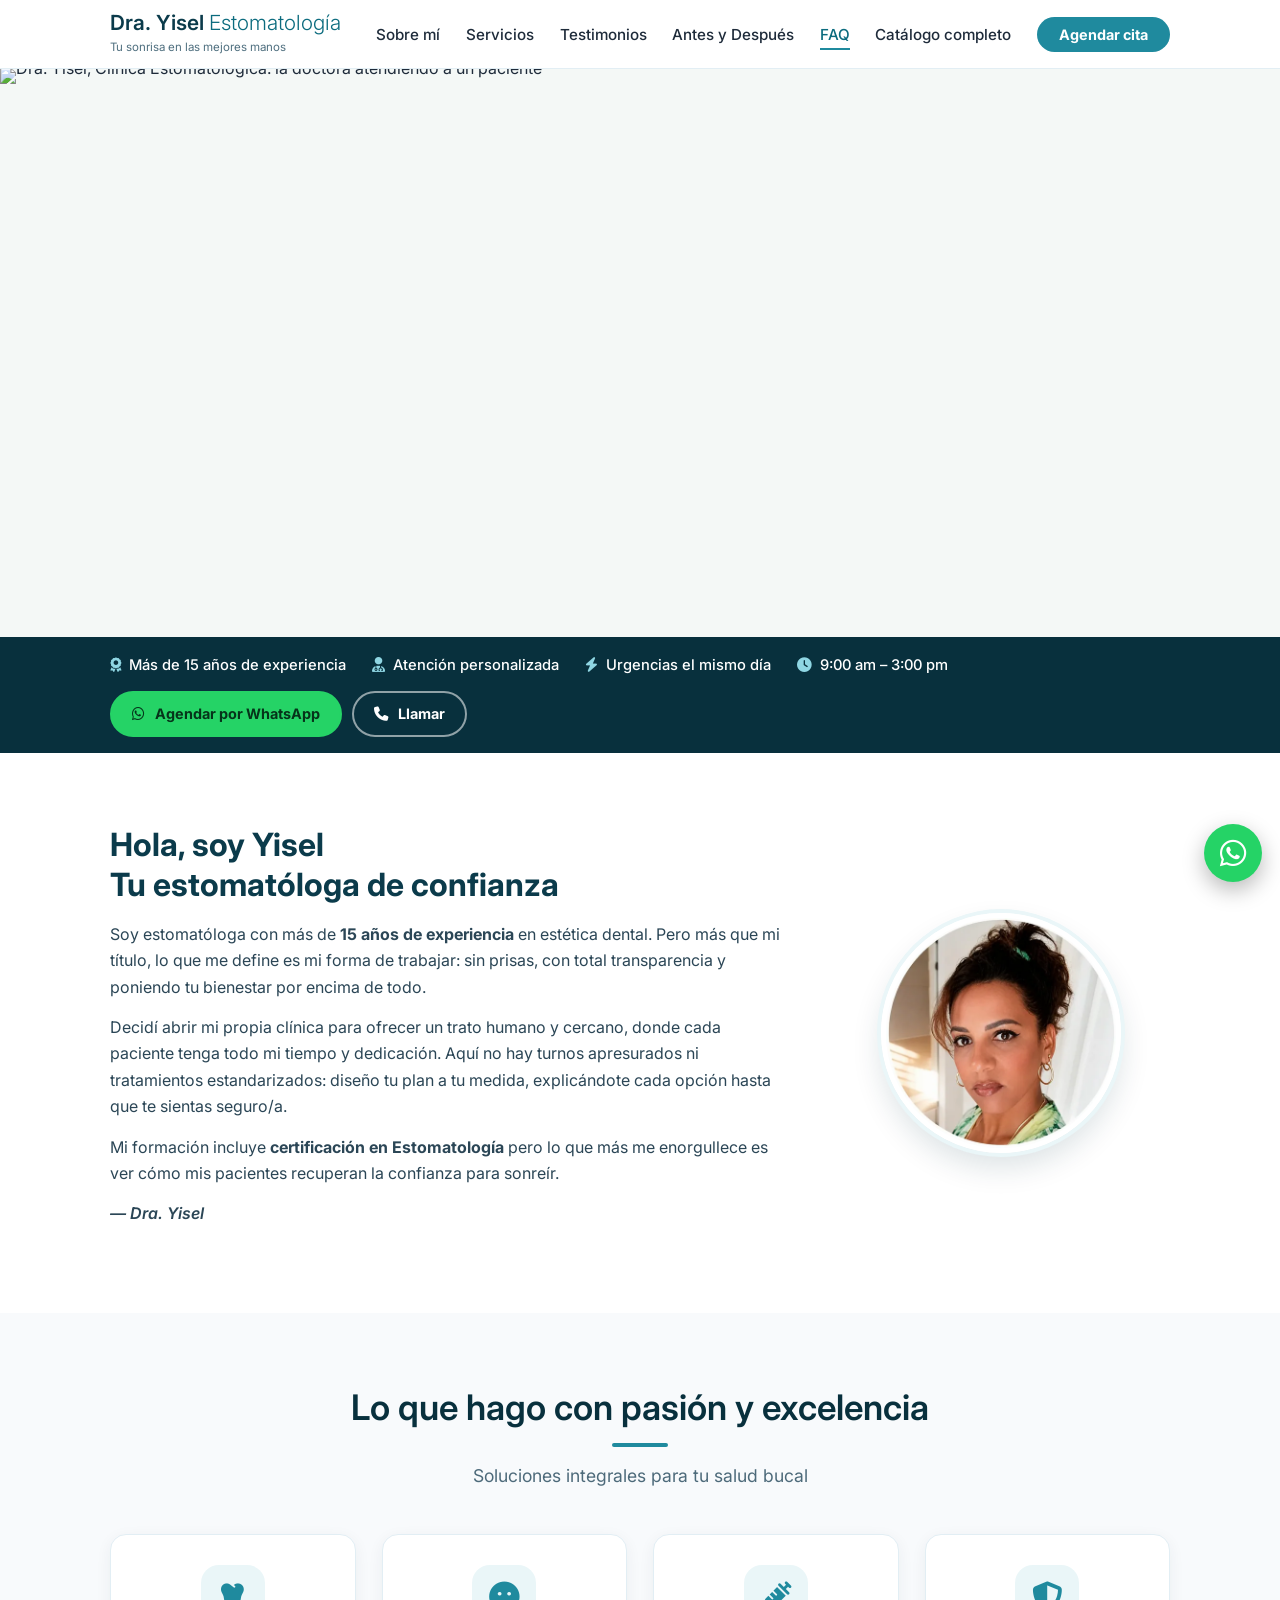
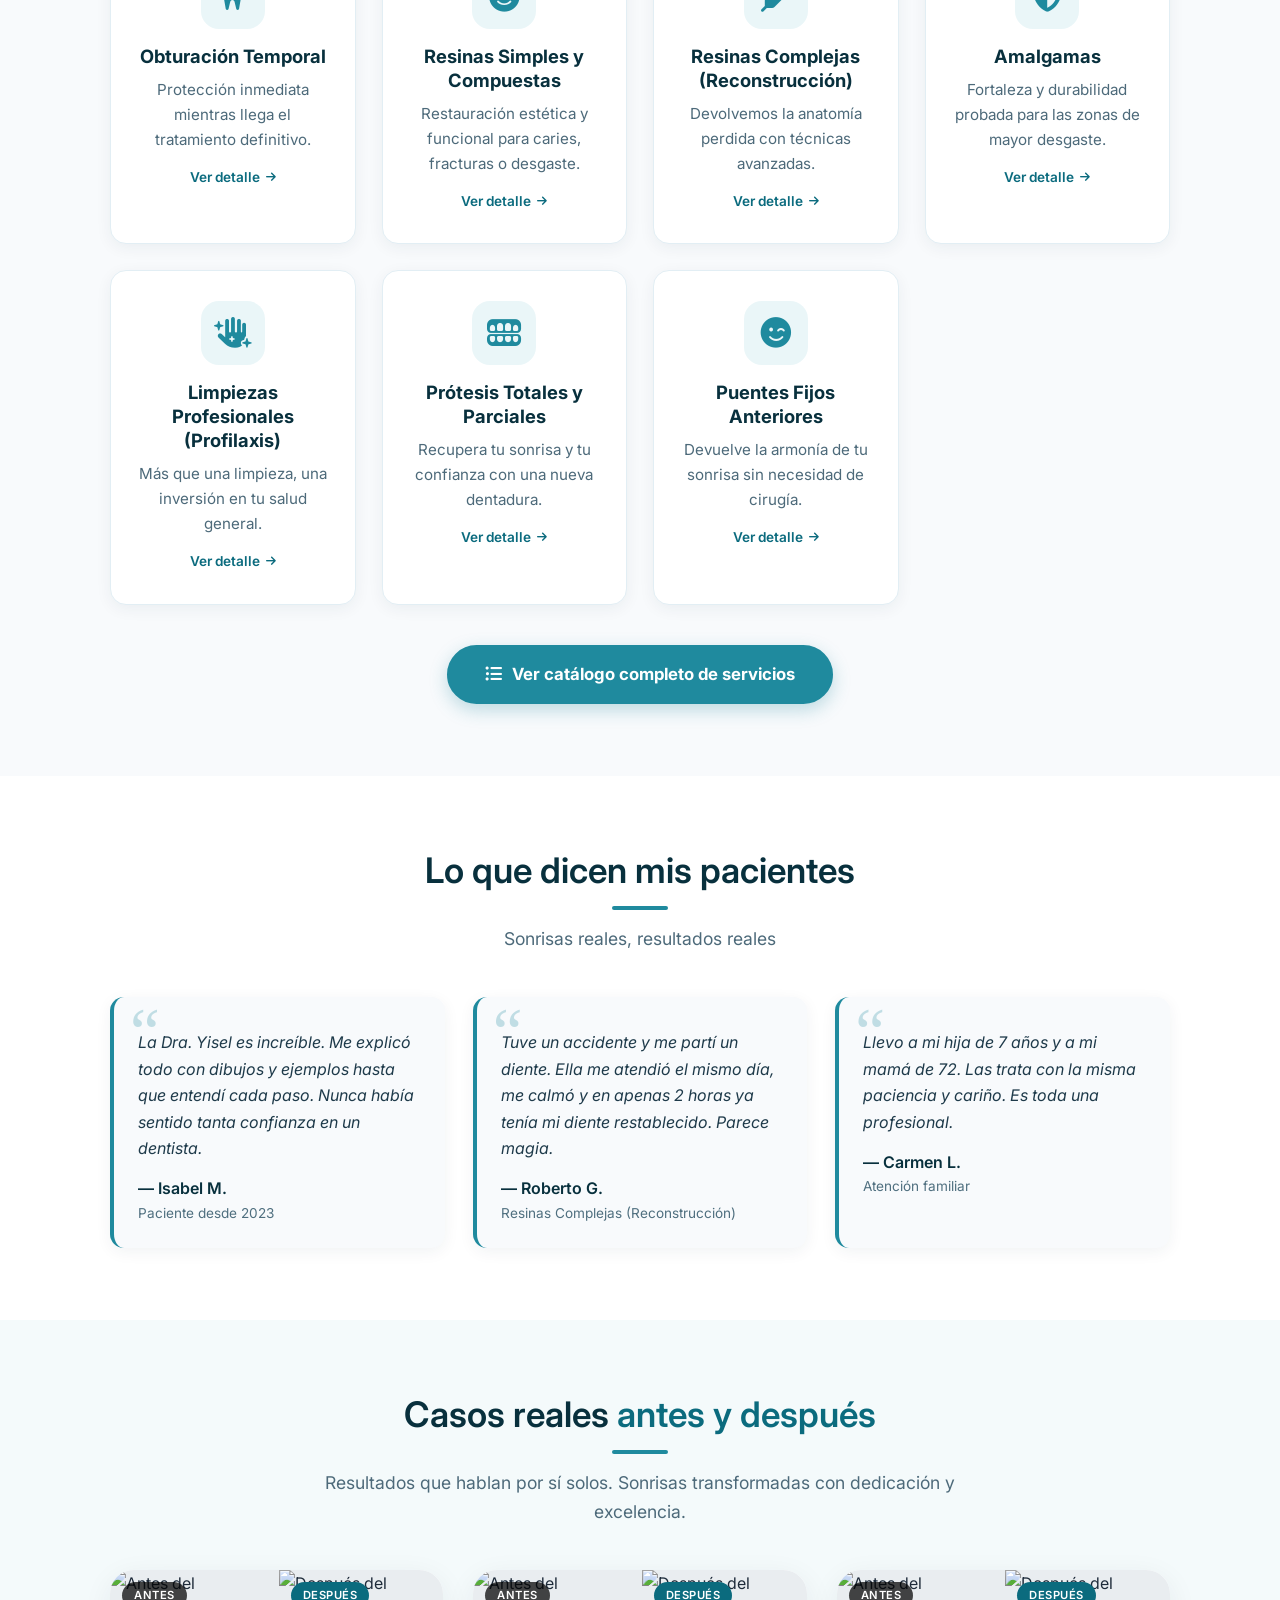
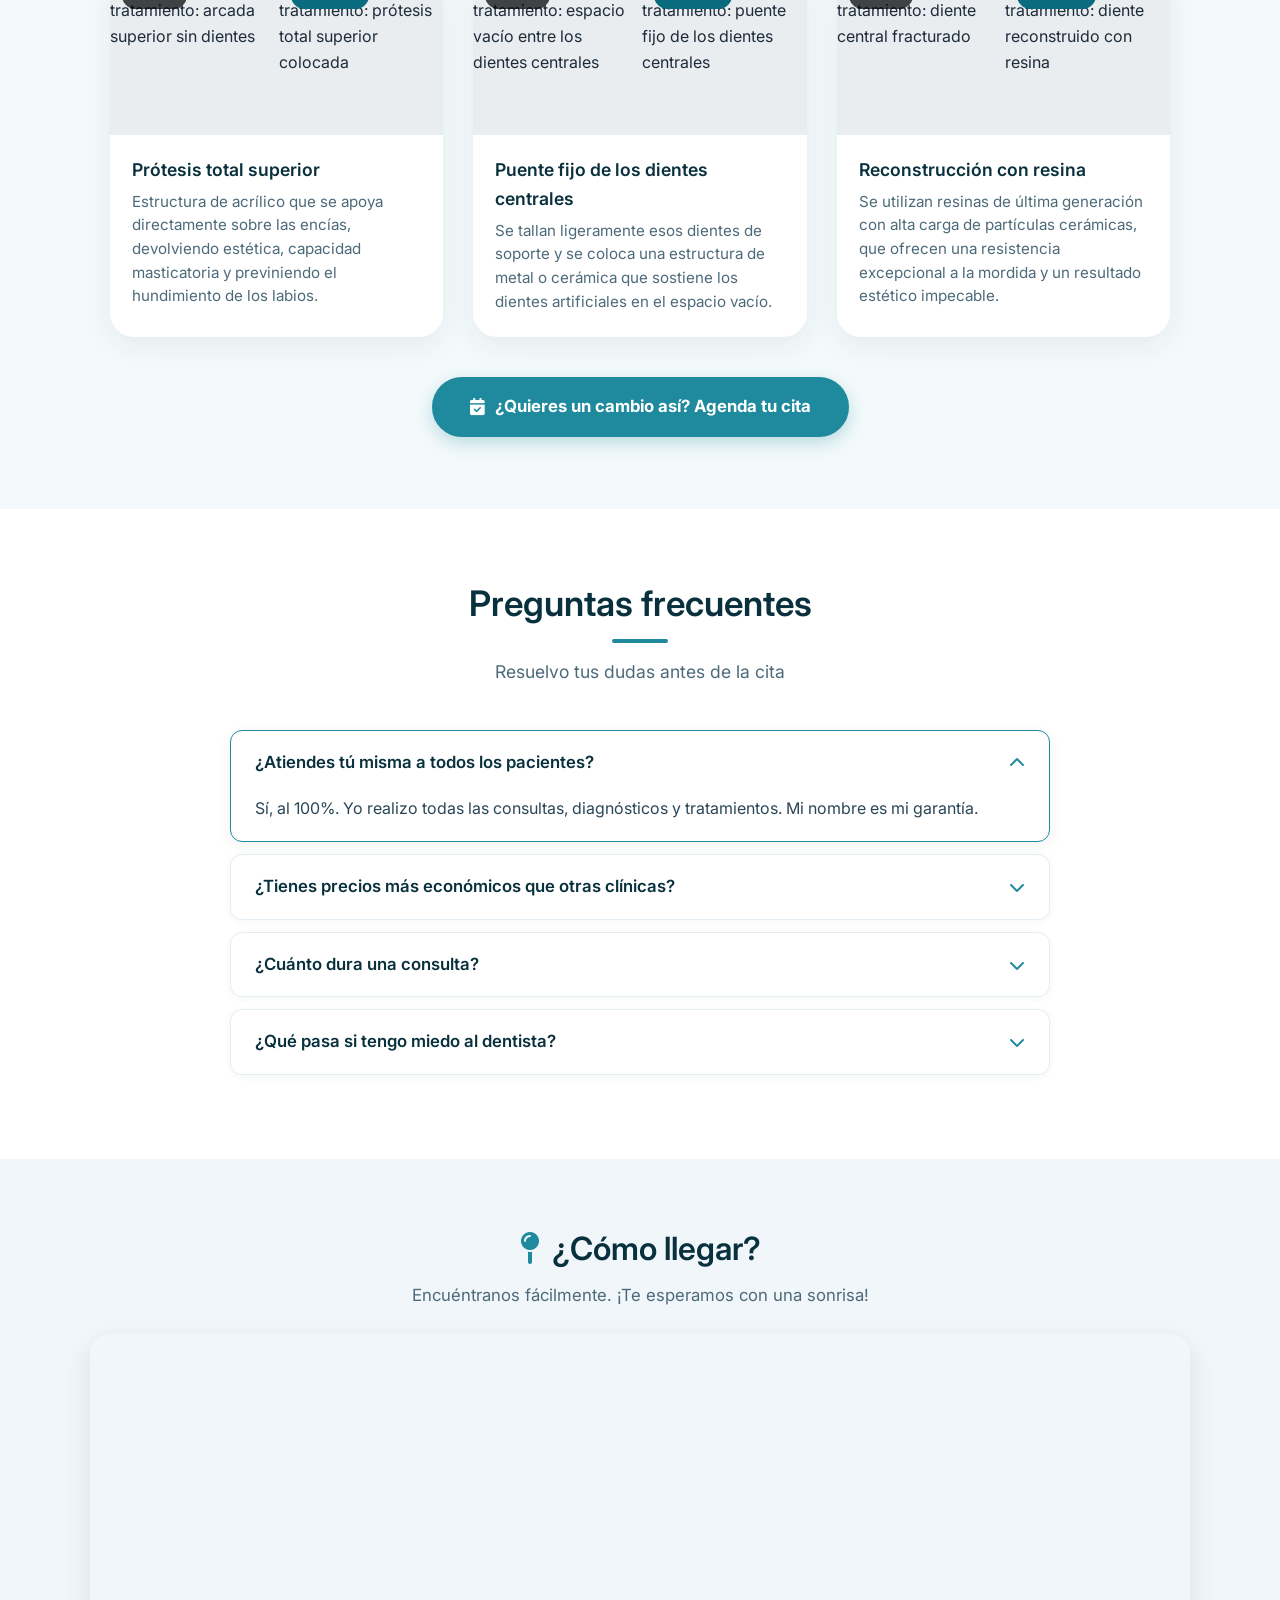
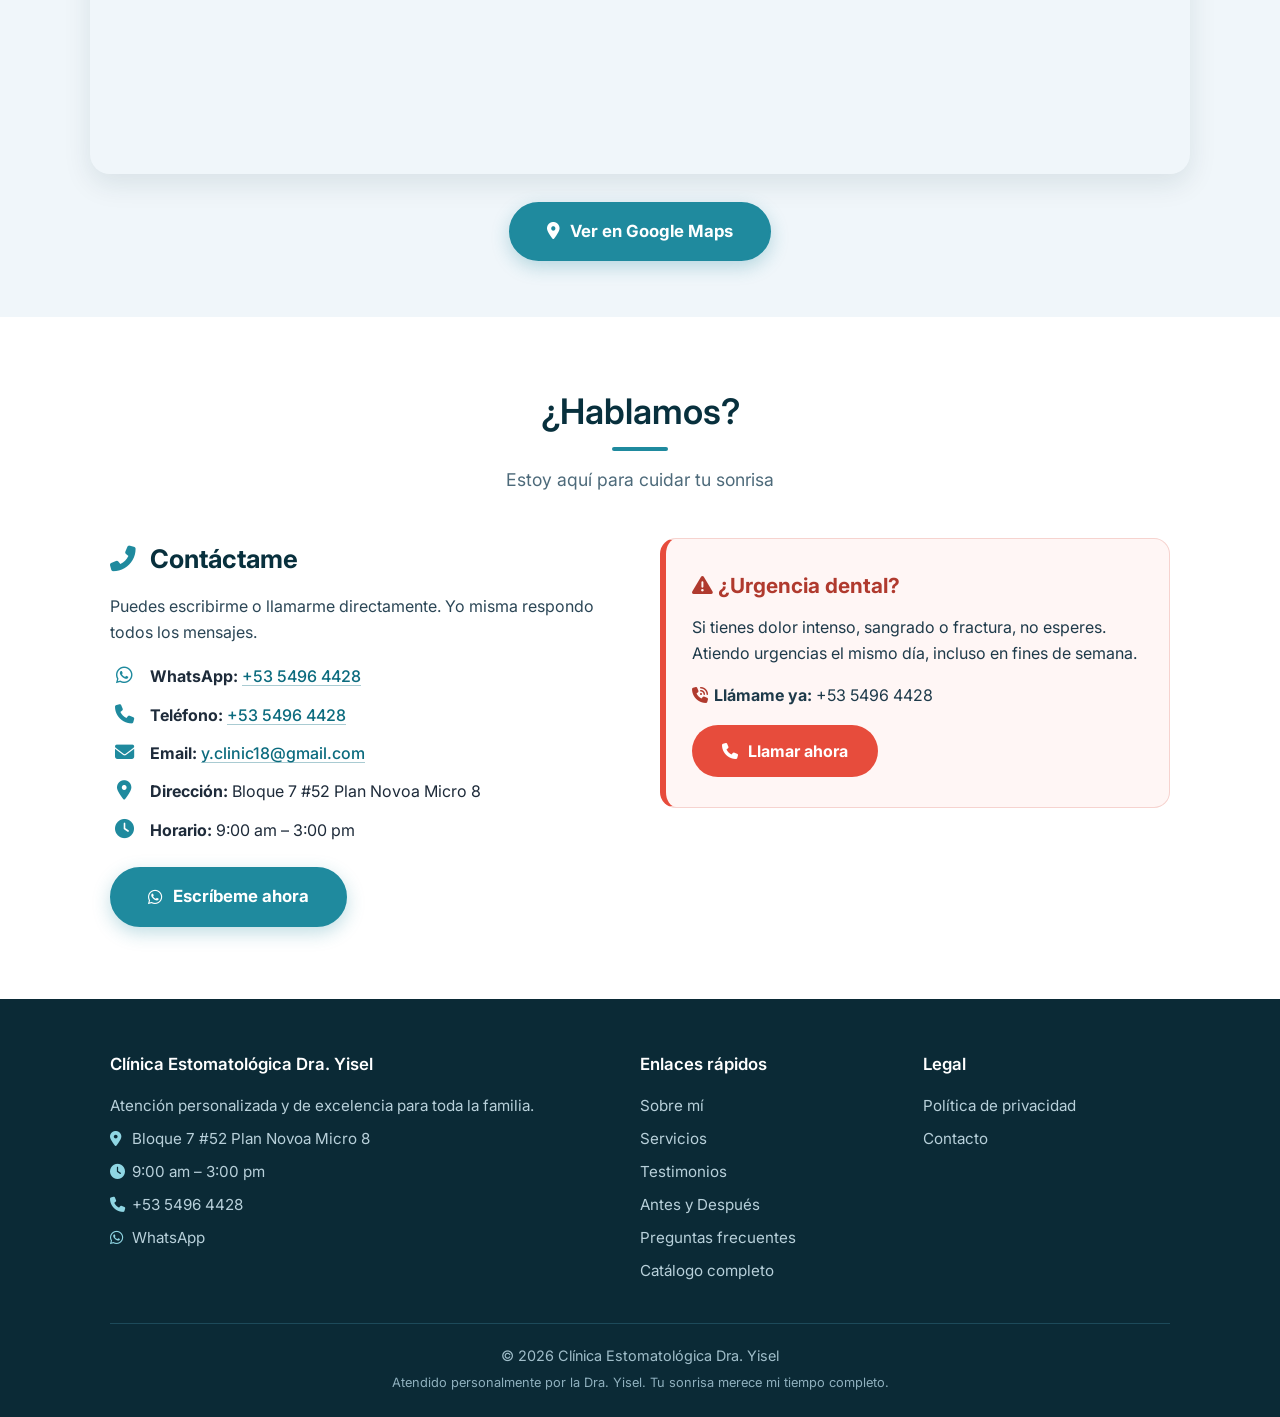
==== commit 03e2cb77: "Add files via upload" ====
--- a/index.html
+++ b/index.html
@@ -1,419 +1,464 @@
-<!DOCTYPE html>
-<html lang="es">
-<head>
-    <meta charset="UTF-8" />
-    <meta name="viewport" content="width=device-width, initial-scale=1.0" />
-    <title>Clínica Estomatológica Dra. Yisel</title>
-    <meta name="description" content="Clínica Estomatológica Dra. Yisel en Santiago de Cuba. Atención personalizada en estética dental y urgencias. Más de 15 años de experiencia." />
-
-    <!-- Open Graph / redes sociales (actualiza og:url con tu dominio real) -->
-    <meta property="og:type" content="website" />
-    <meta property="og:title" content="Clínica Estomatológica Dra. Yisel" />
-    <meta property="og:description" content="Atención personalizada en estética dental y urgencias en Santiago de Cuba. Más de 15 años de experiencia." />
-    <meta property="og:image" content="assets/img/banner.png" />
-    <meta name="twitter:card" content="summary_large_image" />
-
-    <!-- Favicon -->
-    <link rel="icon" href="assets/img/favicon.ico" type="image/x-icon" />
-    
-    <!-- Font Awesome (íconos) -->
-    <link rel="stylesheet" href="https://cdnjs.cloudflare.com/ajax/libs/font-awesome/6.0.0-beta3/css/all.min.css" />
-    
-    <!-- Google Fonts -->
-    <link href="https://fonts.googleapis.com/css2?family=Inter:wght@300;400;500;600;700&display=swap" rel="stylesheet" />
-    
-    <!-- CSS principal -->
-    <link rel="stylesheet" href="css/style.css" />
-
-    <!-- Datos estructurados para buscadores -->
-    <script type="application/ld+json">
-    {
-      "@context": "https://schema.org",
-      "@type": "Dentist",
-      "name": "Clínica Estomatológica Dra. Yisel",
-      "telephone": "+53 54964428",
-      "email": "y.clinic18@gmail.com",
-      "address": {
-        "@type": "PostalAddress",
-        "streetAddress": "Bloque 7 #52 Plan Novoa Micro 8",
-        "addressLocality": "Santiago de Cuba",
-        "addressCountry": "CU"
-      },
-      "sameAs": ["https://wa.me/5354964428"]
-    }
-    </script>
-</head>
-<body>
-
-    <!-- ========================================= -->
-    <!-- HEADER -->
-    <!-- ========================================= -->
-    <header>
-        <div class="container header-flex">
-            <div class="logo">
-                <a href="index.html">
-                    <h1>Dra. Yisel <span>Estomatología</span></h1>
-                    <small>Tu sonrisa en las mejores manos</small>
-                </a>
-            </div>
-            <nav>
-                <ul>
-                    <li><a href="#sobre-mi">Sobre mí</a></li>
-                    <li><a href="#servicios">Servicios</a></li>
-                    <li><a href="#testimonios">Testimonios</a></li>
-                    <li><a href="#galeria">Antes y Después</a></li>
-                    <li><a href="#faq">FAQ</a></li>
-                    <li><a href="catalogo.html">Catálogo completo</a></li>
-                    <li><a href="#contacto" class="btn-cta-nav">Agendar cita</a></li>
-                </ul>
-            </nav>
-            <div class="menu-toggle" id="menuToggle" role="button" tabindex="0" aria-label="Abrir menú de navegación" aria-expanded="false">
-                <i class="fas fa-bars" aria-hidden="true"></i>
-            </div>
-        </div>
-    </header>
-
-    <!-- ========================================= -->
-    <!-- HERO BANNER - SOLO LA IMAGEN SIN TEXTO -->
-    <!-- ========================================= -->
-    <section class="hero-banner" style="background-image: url('assets/img/banner.webp'); background-size: cover; background-position: center; background-repeat: no-repeat;">
-    </section>
-
-    <!-- ========================================= -->
-    <!-- SOBRE MÍ -->
-    <!-- ========================================= -->
-    <section id="sobre-mi" class="bg-white">
-        <div class="container">
-            <div class="sobre-grid">
-                <div class="sobre-texto">
-                    <h2>Hola, soy Yisel <br /> Tu estomatóloga de confianza</h2>
-                    <p>
-                        Soy estomatóloga con más de <strong>15 años de experiencia</strong>
-                        en estética dental. Pero más que mi título, lo que me define es mi forma de trabajar: sin prisas,
-                        con total transparencia y poniendo tu bienestar por encima de todo.
-                    </p>
-                    <p>
-                        Decidí abrir mi propia clínica para ofrecer un trato humano y cercano,
-                        donde cada paciente tenga todo mi tiempo y dedicación. Aquí no hay
-                        turnos apresurados ni tratamientos estandarizados: diseño tu plan
-                        a tu medida, explicándote cada opción hasta que te sientas seguro/a.
-                    </p>
-                    <p>
-                        Mi formación incluye <strong>certificación en Estomatología</strong> pero lo que
-                        más me enorgullece es ver cómo mis pacientes recuperan la confianza
-                        para sonreír.
-                    </p>
-                    <p class="sobre-firma">— Dra. Yisel</p>
-                </div>
-                <div class="sobre-foto">
-                    <img src="assets/img/avatar.webp" alt="Dra. Yisel" loading="lazy" />
-                </div>
-            </div>
-        </div>
-    </section>
-
-    <!-- ========================================= -->
-    <!-- SERVICIOS -->
-    <!-- ========================================= -->
-    <section id="servicios">
-        <div class="container">
-            <h2 class="section-title">Lo que hago con pasión y excelencia</h2>
-            <p class="section-sub">Soluciones integrales para tu salud bucal</p>
-            <div class="servicios-grid">
-
-                <div class="servicio-card">
-                    <i class="fas fa-tooth" aria-hidden="true"></i>
-                    <h4>Obturación Temporal</h4>
-                    <p>Protección inmediata mientras llega el tratamiento definitivo.</p>
-                </div>
-
-                <div class="servicio-card">
-                    <i class="fas fa-smile" aria-hidden="true"></i>
-                    <h4>Resinas Simples y Compuestas</h4>
-                    <p>Restauración estética y funcional para caries, fracturas o desgaste.</p>
-                </div>
-
-                <div class="servicio-card">
-                    <i class="fas fa-syringe" aria-hidden="true"></i>
-                    <h4>Resinas Complejas (Reconstrucción)</h4>
-                    <p>Devolvemos la anatomía perdida con técnicas avanzadas.</p>
-                </div>
-
-                <div class="servicio-card">
-                    <i class="fas fa-shield-alt" aria-hidden="true"></i>
-                    <h4>Amalgamas</h4>
-                    <p>Fortaleza y durabilidad probada para las zonas de mayor desgaste.</p>
-                </div>
-
-                <div class="servicio-card">
-                    <i class="fas fa-hand-sparkles" aria-hidden="true"></i>
-                    <h4>Limpiezas Profesionales (Profilaxis)</h4>
-                    <p>Más que una limpieza, una inversión en tu salud general.</p>
-                </div>
-
-                <div class="servicio-card">
-                    <i class="fas fa-teeth-open" aria-hidden="true"></i>
-                    <h4>Prótesis Totales y Parciales</h4>
-                    <p>Recupera tu sonrisa y tu confianza con una nueva dentadura.</p>
-                </div>
-
-                <div class="servicio-card">
-                    <i class="fas fa-smile-wink" aria-hidden="true"></i>
-                    <h4>Puentes Fijos Anteriores</h4>
-                    <p>Devuelve la armonía de tu sonrisa sin necesidad de cirugía.</p>
-                </div>
-
-            </div>
-
-            <div style="text-align: center; margin-top: 36px;">
-                <a href="catalogo.html" class="btn-primary" style="background: #1f8a9e; border-radius: 50px; padding: 14px 40px; display: inline-flex; align-items: center; gap: 8px;">
-                    <i class="fas fa-list-ul" aria-hidden="true"></i> Ver catálogo completo de servicios
-                </a>
-            </div>
-        </div>
-    </section>
-
-    <!-- ========================================= -->
-    <!-- TESTIMONIOS -->
-    <!-- ========================================= -->
-    <section id="testimonios" class="bg-white">
-        <div class="container">
-            <h2 class="section-title">Lo que dicen mis pacientes</h2>
-            <p class="section-sub">Sonrisas reales, resultados reales</p>
-            <div class="testimonios-grid">
-                <div class="testimonio">
-                    <p>"La Dra. Yisel es increíble. Me explicó todo con dibujos y ejemplos hasta que entendí cada paso. Nunca había sentido tanta confianza en un dentista."</p>
-                    <div class="autor">— Isabel M.</div>
-                    <div class="detalle">Paciente desde 2023</div>
-                </div>
-                <div class="testimonio">
-                    <p>"Tuve un accidente y me partí un diente. Ella me atendió el mismo día, me calmó y en a penas 2 horas ya tenía mi diente restablecido. Parece magia."</p>
-                    <div class="autor">— Roberto G.</div>
-                    <div class="detalle">Implante dental</div>
-                </div>
-                <div class="testimonio">
-                    <p>"Llevo a mi hija de 7 años y a mi mamá de 72. Las trata con la misma paciencia y cariño. Es toda una profesional."</p>
-                    <div class="autor">— Carmen L.</div>
-                    <div class="detalle">Atención familiar</div>
-                </div>
-            </div>
-        </div>
-    </section>
-
-    <!-- ========================================= -->
-    <!-- GALERÍA ANTES Y DESPUÉS -->
-    <!-- ========================================= -->
-    <section id="galeria">
-        <div class="container">
-            <h2 class="section-title">Casos reales <span style="color: #1f8a9e;">antes y después</span></h2>
-            <p class="section-sub">Resultados que hablan por sí solos. Sonrisas transformadas con dedicación y excelencia.</p>
-
-            <div class="galeria-grid">
-                <!-- Caso 1 -->
-                <div class="caso-card">
-                    <div class="caso-imagenes">
-                        <div class="antes">
-                            <span class="etiqueta">Antes</span>
-                            <img src="assets/img/antes1.jpg" alt="Antes del tratamiento de diseño de sonrisa" loading="lazy">
-                        </div>
-                        <div class="despues">
-                            <span class="etiqueta">Después</span>
-                            <img src="assets/img/despues1.jpg" alt="Después del tratamiento de diseño de sonrisa" loading="lazy">
-                        </div>
-                    </div>
-                    <div class="caso-info">
-                        <h4>Protesis total superior</h4>
-                        <p>Estructura de acrílico que se apoya directamente sobre las encías, devolviendo estética, capacidad masticatoria y previniendo el hundimiento de los labios.</p>
-                    </div>
-                </div>
-
-                <!-- Caso 2 -->
-                <div class="caso-card">
-                    <div class="caso-imagenes">
-                        <div class="antes">
-                            <span class="etiqueta">Antes</span>
-                            <img src="assets/img/antes2.jpg" alt="Antes del tratamiento de implante dental" loading="lazy">
-                        </div>
-                        <div class="despues">
-                            <span class="etiqueta">Después</span>
-                            <img src="assets/img/despues2.jpg" alt="Después del tratamiento de implante dental" loading="lazy">
-                        </div>
-                    </div>
-                    <div class="caso-info">
-                        <h4>Puente fijo de los dientes centrales</h4>
-                        <p>Se tallan ligeramente esos dientes de soporte y se coloca una estructura de metal o cerámica que sostiene los dientes artificiales en el espacio vacío. </p>
-                    </div>
-                </div>
-
-                <!-- Caso 3 -->
-                <div class="caso-card">
-                    <div class="caso-imagenes">
-                        <div class="antes">
-                            <span class="etiqueta">Antes</span>
-                            <img src="assets/img/antes3.jpg" alt="Antes del tratamiento de ortodoncia invisible" loading="lazy">
-                        </div>
-                        <div class="despues">
-                            <span class="etiqueta">Después</span>
-                            <img src="assets/img/despues3.jpg" alt="Después del tratamiento de ortodoncia invisible" loading="lazy">
-                        </div>
-                    </div>
-                    <div class="caso-info">
-                        <h4>Reconstrucción con recina</h4>
-                        <p>Se utilizan resinas de última generación con alta carga de partículas cerámicas, que ofrecen una resistencia excepcional a la mordida y un resultado estético impecable. </p>
-                    </div>
-                </div>
-            </div>
-
-            <div style="text-align: center; margin-top: 40px;">
-                <a href="#contacto" class="btn-primary" style="background: #1f8a9e; border-radius: 50px; padding: 14px 40px;">
-                    <i class="fas fa-calendar-check" aria-hidden="true"></i> ¿Quieres un cambio así? Agenda tu cita
-                </a>
-            </div>
-        </div>
-    </section>
-
-    <!-- ========================================= -->
-    <!-- FAQ -->
-    <!-- ========================================= -->
-    <section id="faq" class="bg-white">
-        <div class="container">
-            <h2 class="section-title">Preguntas frecuentes</h2>
-            <p class="section-sub">Resuelvo tus dudas antes de la cita</p>
-
-            <div class="faq-item">
-                <h4><span>¿Atiendes tú misma a todos los pacientes?</span> <i class="fas fa-chevron-down" aria-hidden="true"></i></h4>
-                <p>Sí, al 100%. Yo realizo todas las consultas, diagnósticos y tratamientos. Mi nombre es mi garantía.</p>
-            </div>
-            <div class="faq-item">
-                <h4><span>¿Tienes precios más económicos que otras clínicas?</span> <i class="fas fa-chevron-down" aria-hidden="true"></i></h4>
-                <p>No soy la opción más barata, pero sí la que te ofrece calidad garantizada y materiales de primera. Prefiero hacer un excelente trabajo a hacer muchos trabajos rápidos. Ofrezco financiamiento sin intereses para tratamientos largos.</p>
-            </div>
-            <div class="faq-item">
-                <h4><span>¿Cuánto dura una consulta?</span> <i class="fas fa-chevron-down" aria-hidden="true"></i></h4>
-                <p>Entre 45 minutos y 1 hora. No tengo prisas. Necesito conocerte, revisarte bien y resolver todas tus dudas. Tu tiempo es valioso y el mío también, por eso lo aprovechamos al máximo.</p>
-            </div>
-            <div class="faq-item">
-                <h4><span>¿Qué pasa si tengo miedo al dentista?</span> <i class="fas fa-chevron-down" aria-hidden="true"></i></h4>
-                <p>Es normal. Yo trabajo con sedación consciente para que estés relajada/o durante el tratamiento. También te explico cada sonido y cada herramienta antes de usarla. El miedo se va cuando entiendes lo que pasa.</p>
-            </div>
-        </div>
-    </section>
-
-    <!-- ========================================= -->
-    <!-- MAPA DE UBICACIÓN -->
-    <!-- ========================================= -->
-    <section style="padding: 40px 0 0 0; background: #f0f6fa;">
-        <div class="container">
-            <div style="text-align: center; margin-bottom: 24px;">
-                <h2 style="font-size: 2rem; font-weight: 600; color: #08303d; margin-bottom: 6px;">
-                    <i class="fas fa-map-pin" style="color: #1f8a9e; margin-right: 12px;" aria-hidden="true"></i> ¿Cómo llegar?
-                </h2>
-                <p style="color: #4d6a7a; font-size: 1.05rem;">
-                    Encuéntranos fácilmente. ¡Te esperamos con una sonrisa!
-                </p>
-            </div>
-        </div>
-    <div style="width: 100%; display: flex; justify-content: center; padding: 0; margin: 0;">
-      <iframe 
-        src="https://www.google.com/maps?q=y-clinic+Santiago+de+Cuba&output=embed" 
-        width="90%" 
-        height="500" 
-        style="border:0; display:block;" 
-        allowfullscreen="" 
-        loading="lazy" 
-        referrerpolicy="no-referrer-when-downgrade">
-      </iframe>
-    </div>
-    <div style="text-align: center; padding: 20px 0 40px 0;">
-        <a href="https://www.google.com/maps/search/?api=1&query=y-clinic+Santiago+de+Cuba" target="_blank" rel="noopener" class="btn-primary" style="background: #1f8a9e; border-radius: 50px; padding: 14px 40px;">
-            <i class="fas fa-map-marker-alt" aria-hidden="true"></i> Ver en Google Maps
-        </a>
-    </div>
-    </section>
-
-    <!-- ========================================= -->
-    <!-- CONTACTO + URGENCIAS -->
-    <!-- ========================================= -->
-    <section id="contacto" class="bg-white">
-        <div class="container">
-            <h2 class="section-title">¿Hablamos?</h2>
-            <p class="section-sub">Estoy aquí para cuidar tu sonrisa</p>
-
-            <div class="contacto-grid">
-                <div class="contacto-info">
-                    <h3><i class="fas fa-phone-alt" style="color:#1f8a9e;" aria-hidden="true"></i> Contáctame</h3>
-                    <p>Puedes escribirme o llamarme directamente. Yo misma respondo todos los mensajes.</p>
-                    <ul>
-                        <li><i class="fab fa-whatsapp" aria-hidden="true"></i> <strong>WhatsApp:</strong> <a href="https://wa.me/5354964428" target="_blank" rel="noopener">+5354964428</a></li>
-                        <li><i class="fas fa-phone" aria-hidden="true"></i> <strong>Teléfono:</strong> 5354964428</li>
-                        <li><i class="fas fa-envelope" aria-hidden="true"></i> <strong>Email:</strong> y.clinic18@gmail.com</li>
-                        <li><i class="fas fa-map-marker-alt" aria-hidden="true"></i> <strong>Dirección:</strong> Bloque 7 #52 Plan Novoa Micro 8</li>
-                        <li><i class="fas fa-clock" aria-hidden="true"></i> <strong>Horario:</strong> 9:00 am – 3:00 pm</li>
-                    </ul>
-                    <a href="https://wa.me/5354964428" target="_blank" rel="noopener" class="btn-primary">
-                        <i class="fab fa-whatsapp" aria-hidden="true"></i> Escríbeme ahora
-                    </a>
-                </div>
-
-                <div class="contacto-urgencia">
-                    <h4><i class="fas fa-exclamation-triangle" aria-hidden="true"></i> ¿Urgencia dental?</h4>
-                    <p>
-                        Si tienes dolor intenso, sangrado o fractura, no esperes.
-                        Atiendo urgencias el mismo día, incluso en fines de semana.
-                    </p>
-                    <p><strong>📞 Llámame ya:</strong> +53 54964428</p>
-                    <a href="tel:+5354964428" class="btn-urgencia">
-                        <i class="fas fa-phone" aria-hidden="true"></i> Llamar ahora
-                    </a>
-                </div>
-            </div>
-        </div>
-    </section>
-
-    <!-- ========================================= -->
-    <!-- FOOTER -->
-    <!-- ========================================= -->
-    <footer>
-        <div class="container">
-            <div class="footer-grid">
-                <div>
-                    <h4>Clínica Estomatológica Dra. Yisel</h4>
-                    <p style="color:#b8d0da; margin-bottom:6px;">
-                        Atención personalizada y de excelencia para toda la familia.
-                    </p>
-                    <p style="color:#6a8e9e; font-size:0.9rem;">
-                        <i class="fas fa-map-marker-alt" aria-hidden="true"></i> Bloque 7 #52 Plan Novoa Micro 8
-                    </p>
-                    <p style="color:#6a8e9e; font-size:0.9rem; margin-top: 4px;">
-                        <i class="fas fa-clock" aria-hidden="true"></i> 9:00 am – 3:00 pm
-                    </p>
-                </div>
-                <div>
-                    <h4>Enlaces rápidos</h4>
-                    <a href="#sobre-mi">Sobre mí</a>
-                    <a href="#servicios">Servicios</a>
-                    <a href="#testimonios">Testimonios</a>
-                    <a href="#galeria">Antes y Después</a>
-                    <a href="#faq">Preguntas frecuentes</a>
-                    <a href="catalogo.html">Catálogo completo</a>
-                </div>
-                <div>
-                    <h4>Legal</h4>
-                    <a href="privacidad.html">Política de privacidad</a>
-                    <a href="#contacto">Contacto</a>
-                </div>
-            </div>
-            <div class="footer-copy">
-                &copy; 2026 Clínica Estomatológica Dra. Yisel
-                <small>Atendido personalmente por la Dra. Yisel. Tu sonrisa merece mi tiempo completo.</small>
-            </div>
-        </div>
-    </footer>
-
-    <!-- ========================================= -->
-    <!-- JAVASCRIPT -->
-    <!-- ========================================= -->
-    <script src="js/script.js"></script>
-
-</body>
-</html>
+<!DOCTYPE html>
+<html lang="es" class="no-js">
+<head>
+    <meta charset="UTF-8" />
+    <meta name="viewport" content="width=device-width, initial-scale=1.0" />
+    <script>document.documentElement.className = 'js';</script>
+    <title>Clínica Estomatológica Dra. Yisel · Dentista en Santiago de Cuba</title>
+    <meta name="description" content="Clínica Estomatológica Dra. Yisel en Santiago de Cuba. Atención personalizada en estética dental y urgencias. Más de 15 años de experiencia." />
+    <meta name="theme-color" content="#1f8a9e" />
+    <link rel="canonical" href="https://negociosencuba.github.io/y-clinic/" />
+
+    <meta property="og:type" content="website" />
+    <meta property="og:locale" content="es_CU" />
+    <meta property="og:site_name" content="Clínica Estomatológica Dra. Yisel" />
+    <meta property="og:title" content="Clínica Estomatológica Dra. Yisel · Dentista en Santiago de Cuba" />
+    <meta property="og:description" content="Clínica Estomatológica Dra. Yisel en Santiago de Cuba. Atención personalizada en estética dental y urgencias. Más de 15 años de experiencia." />
+    <meta property="og:url" content="https://negociosencuba.github.io/y-clinic/" />
+    <meta property="og:image" content="https://negociosencuba.github.io/y-clinic/assets/img/og-image.jpg" />
+    <meta property="og:image:width" content="1200" />
+    <meta property="og:image:height" content="630" />
+    <meta name="twitter:card" content="summary_large_image" />
+
+    <!-- Favicon -->
+    <link rel="icon" type="image/png" sizes="32x32" href="assets/img/favicon-32.png" />
+    <link rel="icon" type="image/png" sizes="192x192" href="assets/img/favicon.png" />
+    <link rel="apple-touch-icon" href="assets/img/apple-touch-icon.png" />
+
+    <!-- Conexiones anticipadas -->
+    <link rel="preconnect" href="https://fonts.googleapis.com" />
+    <link rel="preconnect" href="https://fonts.gstatic.com" crossorigin />
+    <link rel="preconnect" href="https://cdnjs.cloudflare.com" crossorigin />
+
+    <!-- Tipografía e íconos -->
+    <link href="https://fonts.googleapis.com/css2?family=Inter:wght@300;400;500;600;700&display=swap" rel="stylesheet" />
+    <link rel="stylesheet" href="https://cdnjs.cloudflare.com/ajax/libs/font-awesome/6.5.2/css/all.min.css" crossorigin="anonymous" referrerpolicy="no-referrer" />
+
+    <!-- CSS principal -->
+    <link rel="stylesheet" href="css/style.css" />
+
+    <link rel="preload" as="image" href="assets/img/banner-960.webp" media="(max-width: 700px)" />
+    <link rel="preload" as="image" href="assets/img/banner.webp" media="(min-width: 701px)" />
+
+    <!-- Datos estructurados para buscadores -->
+    <script type="application/ld+json">
+[
+  {
+    "@context": "https://schema.org",
+    "@type": "Dentist",
+    "name": "Clínica Estomatológica Dra. Yisel",
+    "url": "https://negociosencuba.github.io/y-clinic/",
+    "image": "https://negociosencuba.github.io/y-clinic/assets/img/og-image.jpg",
+    "logo": "https://negociosencuba.github.io/y-clinic/assets/img/logo.webp",
+    "description": "Atención personalizada en estética dental y urgencias en Santiago de Cuba. Más de 15 años de experiencia.",
+    "telephone": "+53 54964428",
+    "email": "y.clinic18@gmail.com",
+    "medicalSpecialty": "Dentistry",
+    "address": {
+      "@type": "PostalAddress",
+      "streetAddress": "Bloque 7 #52 Plan Novoa Micro 8",
+      "addressLocality": "Santiago de Cuba",
+      "addressCountry": "CU"
+    },
+    "areaServed": "Santiago de Cuba",
+    "hasMap": "https://www.google.com/maps/search/?api=1&query=y-clinic+Santiago+de+Cuba",
+    "sameAs": [
+      "https://wa.me/5354964428"
+    ]
+  },
+  {
+    "@context": "https://schema.org",
+    "@type": "FAQPage",
+    "mainEntity": [
+      {
+        "@type": "Question",
+        "name": "¿Atiendes tú misma a todos los pacientes?",
+        "acceptedAnswer": {
+          "@type": "Answer",
+          "text": "Sí, al 100%. Yo realizo todas las consultas, diagnósticos y tratamientos. Mi nombre es mi garantía."
+        }
+      },
+      {
+        "@type": "Question",
+        "name": "¿Tienes precios más económicos que otras clínicas?",
+        "acceptedAnswer": {
+          "@type": "Answer",
+          "text": "No soy la opción más barata, pero sí la que te ofrece calidad garantizada y materiales de primera. Prefiero hacer un excelente trabajo a hacer muchos trabajos rápidos."
+        }
+      },
+      {
+        "@type": "Question",
+        "name": "¿Cuánto dura una consulta?",
+        "acceptedAnswer": {
+          "@type": "Answer",
+          "text": "Entre 45 minutos y 1 hora. No tengo prisas. Necesito conocerte, revisarte bien y resolver todas tus dudas. Tu tiempo es valioso y el mío también, por eso lo aprovechamos al máximo."
+        }
+      },
+      {
+        "@type": "Question",
+        "name": "¿Qué pasa si tengo miedo al dentista?",
+        "acceptedAnswer": {
+          "@type": "Answer",
+          "text": "Es normal. Trabajo con anestesia local para que no sientas dolor durante el tratamiento. También te explico cada sonido y cada herramienta antes de usarla. El miedo se va cuando entiendes lo que pasa."
+        }
+      }
+    ]
+  }
+]
+    </script>
+</head>
+<body>
+    <a class="skip-link" href="#contenido">Saltar al contenido</a>
+
+    <header>
+        <div class="container header-flex">
+            <div class="logo">
+                <a href="index.html" aria-label="Dra. Yisel Estomatología, ir al inicio">
+                    <span class="logo-name">Dra. Yisel <span>Estomatología</span></span>
+                    <small>Tu sonrisa en las mejores manos</small>
+                </a>
+            </div>
+            <button class="menu-toggle" id="menuToggle" type="button" aria-label="Abrir menú de navegación" aria-expanded="false" aria-controls="mainNav">
+                <i class="fas fa-bars" aria-hidden="true"></i>
+            </button>
+            <nav id="mainNav" aria-label="Navegación principal">
+                <ul>
+                    <li><a href="#sobre-mi">Sobre mí</a></li>
+                    <li><a href="#servicios">Servicios</a></li>
+                    <li><a href="#testimonios">Testimonios</a></li>
+                    <li><a href="#galeria">Antes y Después</a></li>
+                    <li><a href="#faq">FAQ</a></li>
+                    <li><a href="catalogo.html">Catálogo completo</a></li>
+                    <li><a href="#contacto" class="btn-cta-nav">Agendar cita</a></li>
+                </ul>
+            </nav>
+        </div>
+    </header>
+
+    <main id="contenido">
+
+    <!-- HERO BANNER (solo imagen) -->
+    <section class="hero-banner" style="padding:0" aria-label="Clínica Estomatológica Dra. Yisel">
+        <h1 class="visually-hidden">Clínica Estomatológica Dra. Yisel: estética dental y urgencias en Santiago de Cuba</h1>
+        <img src="assets/img/banner.webp"
+             srcset="assets/img/banner-960.webp 960w, assets/img/banner.webp 1881w"
+             sizes="100vw" width="1881" height="836" fetchpriority="high"
+             alt="Dra. Yisel, Clínica Estomatológica: la doctora atendiendo a un paciente" />
+    </section>
+
+    <div class="trust-bar">
+        <div class="container">
+            <ul class="trust-items">
+                <li><i class="fas fa-award" aria-hidden="true"></i> Más de 15 años de experiencia</li>
+                <li><i class="fas fa-user-md" aria-hidden="true"></i> Atención personalizada</li>
+                <li><i class="fas fa-bolt" aria-hidden="true"></i> Urgencias el mismo día</li>
+                <li><i class="fas fa-clock" aria-hidden="true"></i> 9:00 am – 3:00 pm</li>
+            </ul>
+            <div class="trust-actions">
+                <a href="https://wa.me/5354964428?text=Hola%2C%20quiero%20agendar%20una%20consulta" target="_blank" rel="noopener" class="btn-primary btn-sm btn-wa"><i class="fab fa-whatsapp" aria-hidden="true"></i> Agendar por WhatsApp</a>
+                <a href="tel:+5354964428" class="btn-primary btn-sm btn-ghost-light"><i class="fas fa-phone" aria-hidden="true"></i> Llamar</a>
+            </div>
+        </div>
+    </div>
+
+    <!-- SOBRE MÍ -->
+    <section id="sobre-mi" class="bg-white">
+        <div class="container">
+            <div class="sobre-grid reveal">
+                <div class="sobre-texto">
+                    <h2>Hola, soy Yisel <br /> Tu estomatóloga de confianza</h2>
+                    <p>
+                        Soy estomatóloga con más de <strong>15 años de experiencia</strong>
+                        en estética dental. Pero más que mi título, lo que me define es mi forma de trabajar: sin prisas,
+                        con total transparencia y poniendo tu bienestar por encima de todo.
+                    </p>
+                    <p>
+                        Decidí abrir mi propia clínica para ofrecer un trato humano y cercano,
+                        donde cada paciente tenga todo mi tiempo y dedicación. Aquí no hay
+                        turnos apresurados ni tratamientos estandarizados: diseño tu plan
+                        a tu medida, explicándote cada opción hasta que te sientas seguro/a.
+                    </p>
+                    <p>
+                        Mi formación incluye <strong>certificación en Estomatología</strong> pero lo que
+                        más me enorgullece es ver cómo mis pacientes recuperan la confianza
+                        para sonreír.
+                    </p>
+                    <p class="sobre-firma">— Dra. Yisel</p>
+                </div>
+                <div class="sobre-foto">
+                    <img src="assets/img/avatar-480.webp" alt="Dra. Yisel" width="480" height="480" loading="lazy" decoding="async" />
+                </div>
+            </div>
+        </div>
+    </section>
+
+    <!-- SERVICIOS -->
+    <section id="servicios">
+        <div class="container">
+            <h2 class="section-title">Lo que hago con pasión y excelencia</h2>
+            <p class="section-sub">Soluciones integrales para tu salud bucal</p>
+            <div class="servicios-grid">
+                <a class="servicio-card reveal" href="catalogo.html#s-obturacion-temporal">
+                    <div class="icono"><i class="fas fa-tooth" aria-hidden="true"></i></div>
+                    <h3>Obturación Temporal</h3>
+                    <p>Protección inmediata mientras llega el tratamiento definitivo.</p>
+                    <span class="mas">Ver detalle <i class="fas fa-arrow-right" aria-hidden="true"></i></span>
+                </a>
+                <a class="servicio-card reveal" href="catalogo.html#s-resinas-simples">
+                    <div class="icono"><i class="fas fa-smile" aria-hidden="true"></i></div>
+                    <h3>Resinas Simples y Compuestas</h3>
+                    <p>Restauración estética y funcional para caries, fracturas o desgaste.</p>
+                    <span class="mas">Ver detalle <i class="fas fa-arrow-right" aria-hidden="true"></i></span>
+                </a>
+                <a class="servicio-card reveal" href="catalogo.html#s-resinas-complejas">
+                    <div class="icono"><i class="fas fa-syringe" aria-hidden="true"></i></div>
+                    <h3>Resinas Complejas (Reconstrucción)</h3>
+                    <p>Devolvemos la anatomía perdida con técnicas avanzadas.</p>
+                    <span class="mas">Ver detalle <i class="fas fa-arrow-right" aria-hidden="true"></i></span>
+                </a>
+                <a class="servicio-card reveal" href="catalogo.html#s-amalgamas">
+                    <div class="icono"><i class="fas fa-shield-alt" aria-hidden="true"></i></div>
+                    <h3>Amalgamas</h3>
+                    <p>Fortaleza y durabilidad probada para las zonas de mayor desgaste.</p>
+                    <span class="mas">Ver detalle <i class="fas fa-arrow-right" aria-hidden="true"></i></span>
+                </a>
+                <a class="servicio-card reveal" href="catalogo.html#s-profilaxis">
+                    <div class="icono"><i class="fas fa-hand-sparkles" aria-hidden="true"></i></div>
+                    <h3>Limpiezas Profesionales (Profilaxis)</h3>
+                    <p>Más que una limpieza, una inversión en tu salud general.</p>
+                    <span class="mas">Ver detalle <i class="fas fa-arrow-right" aria-hidden="true"></i></span>
+                </a>
+                <a class="servicio-card reveal" href="catalogo.html#s-protesis">
+                    <div class="icono"><i class="fas fa-teeth-open" aria-hidden="true"></i></div>
+                    <h3>Prótesis Totales y Parciales</h3>
+                    <p>Recupera tu sonrisa y tu confianza con una nueva dentadura.</p>
+                    <span class="mas">Ver detalle <i class="fas fa-arrow-right" aria-hidden="true"></i></span>
+                </a>
+                <a class="servicio-card reveal" href="catalogo.html#s-puentes">
+                    <div class="icono"><i class="fas fa-smile-wink" aria-hidden="true"></i></div>
+                    <h3>Puentes Fijos Anteriores</h3>
+                    <p>Devuelve la armonía de tu sonrisa sin necesidad de cirugía.</p>
+                    <span class="mas">Ver detalle <i class="fas fa-arrow-right" aria-hidden="true"></i></span>
+                </a>
+            </div>
+            <div class="center-cta">
+                <a href="catalogo.html" class="btn-primary"><i class="fas fa-list-ul" aria-hidden="true"></i> Ver catálogo completo de servicios</a>
+            </div>
+        </div>
+    </section>
+
+    <!-- TESTIMONIOS -->
+    <section id="testimonios" class="bg-white">
+        <div class="container">
+            <h2 class="section-title">Lo que dicen mis pacientes</h2>
+            <p class="section-sub">Sonrisas reales, resultados reales</p>
+            <div class="testimonios-grid">
+                <figure class="testimonio reveal">
+                    <blockquote><p>La Dra. Yisel es increíble. Me explicó todo con dibujos y ejemplos hasta que entendí cada paso. Nunca había sentido tanta confianza en un dentista.</p></blockquote>
+                    <figcaption><div class="autor">— Isabel M.</div><div class="detalle">Paciente desde 2023</div></figcaption>
+                </figure>
+                <figure class="testimonio reveal">
+                    <blockquote><p>Tuve un accidente y me partí un diente. Ella me atendió el mismo día, me calmó y en apenas 2 horas ya tenía mi diente restablecido. Parece magia.</p></blockquote>
+                    <figcaption><div class="autor">— Roberto G.</div><div class="detalle">Resinas Complejas (Reconstrucción)</div></figcaption>
+                </figure>
+                <figure class="testimonio reveal">
+                    <blockquote><p>Llevo a mi hija de 7 años y a mi mamá de 72. Las trata con la misma paciencia y cariño. Es toda una profesional.</p></blockquote>
+                    <figcaption><div class="autor">— Carmen L.</div><div class="detalle">Atención familiar</div></figcaption>
+                </figure>
+            </div>
+        </div>
+    </section>
+
+    <!-- GALERÍA ANTES Y DESPUÉS -->
+    <section id="galeria">
+        <div class="container">
+            <h2 class="section-title">Casos reales <span class="accent">antes y después</span></h2>
+            <p class="section-sub">Resultados que hablan por sí solos. Sonrisas transformadas con dedicación y excelencia.</p>
+
+            <div class="galeria-grid">
+                <article class="caso-card reveal">
+                    <div class="caso-imagenes">
+                        <div class="antes">
+                            <span class="etiqueta">Antes</span>
+                            <img src="assets/img/antes1.jpg" alt="Antes del tratamiento: arcada superior sin dientes" width="940" height="617" loading="lazy" decoding="async" />
+                        </div>
+                        <div class="despues">
+                            <span class="etiqueta">Después</span>
+                            <img src="assets/img/despues1.jpg" alt="Después del tratamiento: prótesis total superior colocada" width="1080" height="511" loading="lazy" decoding="async" />
+                        </div>
+                    </div>
+                    <div class="caso-info">
+                        <h3>Prótesis total superior</h3>
+                        <p>Estructura de acrílico que se apoya directamente sobre las encías, devolviendo estética, capacidad masticatoria y previniendo el hundimiento de los labios.</p>
+                    </div>
+                </article>
+                <article class="caso-card reveal">
+                    <div class="caso-imagenes">
+                        <div class="antes">
+                            <span class="etiqueta">Antes</span>
+                            <img src="assets/img/antes2.jpg" alt="Antes del tratamiento: espacio vacío entre los dientes centrales" width="942" height="980" loading="lazy" decoding="async" />
+                        </div>
+                        <div class="despues">
+                            <span class="etiqueta">Después</span>
+                            <img src="assets/img/despues2.jpg" alt="Después del tratamiento: puente fijo de los dientes centrales" width="1066" height="1080" loading="lazy" decoding="async" />
+                        </div>
+                    </div>
+                    <div class="caso-info">
+                        <h3>Puente fijo de los dientes centrales</h3>
+                        <p>Se tallan ligeramente esos dientes de soporte y se coloca una estructura de metal o cerámica que sostiene los dientes artificiales en el espacio vacío.</p>
+                    </div>
+                </article>
+                <article class="caso-card reveal">
+                    <div class="caso-imagenes">
+                        <div class="antes">
+                            <span class="etiqueta">Antes</span>
+                            <img src="assets/img/antes3.jpg" alt="Antes del tratamiento: diente central fracturado" width="938" height="1080" loading="lazy" decoding="async" />
+                        </div>
+                        <div class="despues">
+                            <span class="etiqueta">Después</span>
+                            <img src="assets/img/despues3.jpg" alt="Después del tratamiento: diente reconstruido con resina" width="930" height="1080" loading="lazy" decoding="async" />
+                        </div>
+                    </div>
+                    <div class="caso-info">
+                        <h3>Reconstrucción con resina</h3>
+                        <p>Se utilizan resinas de última generación con alta carga de partículas cerámicas, que ofrecen una resistencia excepcional a la mordida y un resultado estético impecable.</p>
+                    </div>
+                </article>
+            </div>
+
+            <div class="center-cta">
+                <a href="#contacto" class="btn-primary"><i class="fas fa-calendar-check" aria-hidden="true"></i> ¿Quieres un cambio así? Agenda tu cita</a>
+            </div>
+        </div>
+    </section>
+
+    <dialog class="lightbox" id="lightbox" aria-label="Imagen ampliada">
+        <button class="lightbox-close" type="button" aria-label="Cerrar imagen"><i class="fas fa-times" aria-hidden="true"></i></button>
+        <img src="" alt="" />
+        <p class="lightbox-cap"></p>
+    </dialog>
+
+    <!-- FAQ -->
+    <section id="faq" class="bg-white">
+        <div class="container">
+            <h2 class="section-title">Preguntas frecuentes</h2>
+            <p class="section-sub">Resuelvo tus dudas antes de la cita</p>
+            <div class="faq-list">
+                <details class="faq-item reveal" name="faq" open>
+                    <summary>¿Atiendes tú misma a todos los pacientes? <i class="fas fa-chevron-down" aria-hidden="true"></i></summary>
+                    <p>Sí, al 100%. Yo realizo todas las consultas, diagnósticos y tratamientos. Mi nombre es mi garantía.</p>
+                </details>
+                <details class="faq-item reveal" name="faq">
+                    <summary>¿Tienes precios más económicos que otras clínicas? <i class="fas fa-chevron-down" aria-hidden="true"></i></summary>
+                    <p>No soy la opción más barata, pero sí la que te ofrece calidad garantizada y materiales de primera. Prefiero hacer un excelente trabajo a hacer muchos trabajos rápidos.</p>
+                </details>
+                <details class="faq-item reveal" name="faq">
+                    <summary>¿Cuánto dura una consulta? <i class="fas fa-chevron-down" aria-hidden="true"></i></summary>
+                    <p>Entre 45 minutos y 1 hora. No tengo prisas. Necesito conocerte, revisarte bien y resolver todas tus dudas. Tu tiempo es valioso y el mío también, por eso lo aprovechamos al máximo.</p>
+                </details>
+                <details class="faq-item reveal" name="faq">
+                    <summary>¿Qué pasa si tengo miedo al dentista? <i class="fas fa-chevron-down" aria-hidden="true"></i></summary>
+                    <p>Es normal. Trabajo con anestesia local para que no sientas dolor durante el tratamiento. También te explico cada sonido y cada herramienta antes de usarla. El miedo se va cuando entiendes lo que pasa.</p>
+                </details>
+            </div>
+        </div>
+    </section>
+
+    <!-- MAPA -->
+    <section class="mapa" aria-labelledby="mapa-h">
+        <div class="container">
+            <div class="mapa-title">
+                <h2 id="mapa-h"><i class="fas fa-map-pin" aria-hidden="true"></i>¿Cómo llegar?</h2>
+                <p>Encuéntranos fácilmente. ¡Te esperamos con una sonrisa!</p>
+            </div>
+        </div>
+        <div class="mapa-frame">
+            <iframe title="Mapa con la ubicación de la Clínica Estomatológica Dra. Yisel en Santiago de Cuba"
+                    src="https://www.google.com/maps?q=y-clinic+Santiago+de+Cuba&amp;output=embed"
+                    loading="lazy" allowfullscreen referrerpolicy="no-referrer-when-downgrade"></iframe>
+        </div>
+        <div class="mapa-cta">
+            <a href="https://www.google.com/maps/search/?api=1&amp;query=y-clinic+Santiago+de+Cuba" target="_blank" rel="noopener" class="btn-primary">
+                <i class="fas fa-map-marker-alt" aria-hidden="true"></i> Ver en Google Maps
+            </a>
+        </div>
+    </section>
+
+    <!-- CONTACTO + URGENCIAS -->
+    <section id="contacto" class="bg-white">
+        <div class="container">
+            <h2 class="section-title">¿Hablamos?</h2>
+            <p class="section-sub">Estoy aquí para cuidar tu sonrisa</p>
+
+            <div class="contacto-grid">
+                <div class="contacto-info">
+                    <h3><i class="fas fa-phone-alt" aria-hidden="true"></i> Contáctame</h3>
+                    <p>Puedes escribirme o llamarme directamente. Yo misma respondo todos los mensajes.</p>
+                    <ul>
+                        <li><i class="fab fa-whatsapp" aria-hidden="true"></i> <span><strong>WhatsApp:</strong> <a href="https://wa.me/5354964428?text=Hola%2C%20quiero%20agendar%20una%20consulta" target="_blank" rel="noopener">+53 5496 4428</a></span></li>
+                        <li><i class="fas fa-phone" aria-hidden="true"></i> <span><strong>Teléfono:</strong> <a href="tel:+5354964428">+53 5496 4428</a></span></li>
+                        <li><i class="fas fa-envelope" aria-hidden="true"></i> <span><strong>Email:</strong> <a href="mailto:y.clinic18@gmail.com">y.clinic18@gmail.com</a></span></li>
+                        <li><i class="fas fa-map-marker-alt" aria-hidden="true"></i> <span><strong>Dirección:</strong> Bloque 7 #52 Plan Novoa Micro 8</span></li>
+                        <li><i class="fas fa-clock" aria-hidden="true"></i> <span><strong>Horario:</strong> 9:00 am – 3:00 pm</span></li>
+                    </ul>
+                    <a href="https://wa.me/5354964428?text=Hola%2C%20quiero%20agendar%20una%20consulta" target="_blank" rel="noopener" class="btn-primary">
+                        <i class="fab fa-whatsapp" aria-hidden="true"></i> Escríbeme ahora
+                    </a>
+                </div>
+
+                <div class="contacto-urgencia">
+                    <h3><i class="fas fa-exclamation-triangle" aria-hidden="true"></i> ¿Urgencia dental?</h3>
+                    <p>
+                        Si tienes dolor intenso, sangrado o fractura, no esperes.
+                        Atiendo urgencias el mismo día, incluso en fines de semana.
+                    </p>
+                    <p class="tel-urgencia"><strong><i class="fas fa-phone-volume" aria-hidden="true"></i>Llámame ya:</strong> <a href="tel:+5354964428">+53 5496 4428</a></p>
+                    <a href="tel:+5354964428" class="btn-urgencia">
+                        <i class="fas fa-phone" aria-hidden="true"></i> Llamar ahora
+                    </a>
+                </div>
+            </div>
+        </div>
+    </section>
+
+    </main>
+
+    <footer>
+        <div class="container">
+            <div class="footer-grid">
+                <div>
+                    <h2>Clínica Estomatológica Dra. Yisel</h2>
+                    <p>Atención personalizada y de excelencia para toda la familia.</p>
+                    <p><i class="fas fa-map-marker-alt" aria-hidden="true"></i> Bloque 7 #52 Plan Novoa Micro 8</p>
+                    <p><i class="fas fa-clock" aria-hidden="true"></i> 9:00 am – 3:00 pm</p>
+                    <p><i class="fas fa-phone" aria-hidden="true"></i> <a href="tel:+5354964428">+53 5496 4428</a></p>
+                    <p><i class="fab fa-whatsapp" aria-hidden="true"></i> <a href="https://wa.me/5354964428" target="_blank" rel="noopener">WhatsApp</a></p>
+                </div>
+                <div>
+                    <h3>Enlaces rápidos</h3>
+                    <a href="#sobre-mi">Sobre mí</a>
+                    <a href="#servicios">Servicios</a>
+                    <a href="#testimonios">Testimonios</a>
+                    <a href="#galeria">Antes y Después</a>
+                    <a href="#faq">Preguntas frecuentes</a>
+                    <a href="catalogo.html">Catálogo completo</a>
+                </div>
+                <div>
+                    <h3>Legal</h3>
+                    <a href="privacidad.html">Política de privacidad</a>
+                    <a href="#contacto">Contacto</a>
+                </div>
+            </div>
+            <div class="footer-copy">
+                &copy; <span id="year">2026</span> Clínica Estomatológica Dra. Yisel
+                <small>Atendido personalmente por la Dra. Yisel. Tu sonrisa merece mi tiempo completo.</small>
+            </div>
+        </div>
+    </footer>
+
+    <a class="wa-float" href="https://wa.me/5354964428?text=Hola%2C%20quiero%20agendar%20una%20consulta" target="_blank" rel="noopener" aria-label="Escribir por WhatsApp"><i class="fab fa-whatsapp" aria-hidden="true"></i></a>
+    <button class="to-top" id="toTop" type="button" aria-label="Volver arriba"><i class="fas fa-chevron-up" aria-hidden="true"></i></button>
+
+    <script src="js/script.js" defer></script>
+</body>
+</html>
--- a/css/style.css
+++ b/css/style.css
@@ -1,717 +1,524 @@
 /* ============================================
-   RESET Y ESTILOS GENERALES
-   ============================================ */
-* {
-    margin: 0;
-    padding: 0;
-    box-sizing: border-box;
-}
+   CLÍNICA ESTOMATOLÓGICA DRA. YISEL
+   Hoja de estilos compartida (index, catálogo, privacidad)
+   Color corporativo: --brand (teal) · Para cambiar la paleta
+   basta con editar las variables de :root.
+   ============================================ */
+:root {
+    --brand: #1f8a9e;          /* color corporativo */
+    --brand-dark: #0b6b7e;     /* mismo teal, más oscuro: texto pequeño y hover */
+    --brand-soft: #eaf6f8;     /* fondo suave */
+    --ink: #08303d;            /* azul oscuro corporativo (títulos) */
+    --ink-2: #0b3b4b;
+    --text: #1e2b3a;
+    --text-2: #2b4656;
+    --muted: #4d6a7a;
+    --line: #e2eef4;
+    --bg: #f8fafc;
+    --white: #ffffff;
+    --footer: #0b2a36;
+    --whatsapp: #25d366;
+    --whatsapp-dark: #1ebe57;
+    --danger: #e74c3c;
+    --danger-dark: #c0392b;
+    --radius: 16px;
+    --shadow-sm: 0 4px 16px rgba(8, 48, 61, 0.06);
+    --shadow-md: 0 10px 28px rgba(8, 48, 61, 0.10);
+    --header-h: 68px;
+}
+
+/* ============================================
+   RESET Y BASE
+   ============================================ */
+*, *::before, *::after { margin: 0; padding: 0; box-sizing: border-box; }
+
+html { scroll-behavior: smooth; scroll-padding-top: calc(var(--header-h) + 16px); -webkit-text-size-adjust: 100%; }
 
 body {
     font-family: 'Inter', 'Segoe UI', Roboto, Helvetica, Arial, sans-serif;
-    color: #1e2b3a;
-    background: #f8fafc;
-    line-height: 1.6;
-}
-
-a {
-    text-decoration: none;
-    color: inherit;
-}
-
-img {
-    max-width: 100%;
-    height: auto;
-    display: block;
-}
-
-.container {
-    max-width: 1100px;
-    margin: 0 auto;
-    padding: 0 20px;
-}
+    color: var(--text);
+    background: var(--bg);
+    line-height: 1.65;
+    -webkit-font-smoothing: antialiased;
+    text-rendering: optimizeLegibility;
+}
+
+a { text-decoration: none; color: inherit; }
+img { max-width: 100%; height: auto; display: block; }
+ul { list-style: none; }
+button { font: inherit; }
+
+.container { max-width: 1100px; margin: 0 auto; padding: 0 20px; }
+
+.visually-hidden {
+    position: absolute !important; width: 1px; height: 1px; padding: 0; margin: -1px;
+    overflow: hidden; clip: rect(0, 0, 0, 0); white-space: nowrap; border: 0;
+}
+
+.skip-link {
+    position: absolute; left: 16px; top: -60px; z-index: 300;
+    background: var(--ink); color: #fff; padding: 10px 18px; border-radius: 8px; font-weight: 600;
+    transition: top 0.2s;
+}
+.skip-link:focus { top: 12px; }
+
+:focus-visible { outline: 3px solid var(--brand); outline-offset: 3px; border-radius: 4px; }
 
 /* ============================================
    HEADER
    ============================================ */
 header {
-    background: #ffffff;
-    box-shadow: 0 2px 12px rgba(0, 0, 0, 0.06);
-    position: sticky;
-    top: 0;
-    z-index: 100;
-    padding: 12px 0;
-}
-
-.header-flex {
-    display: flex;
-    justify-content: space-between;
-    align-items: center;
-}
-
-.logo h1 {
-    font-size: 1.3rem;
-    font-weight: 600;
-    color: #0b3b4b;
-}
-
-.logo span {
-    font-weight: 300;
-    color: #2c7a8c;
-}
-
-.logo small {
-    display: block;
-    font-size: 0.7rem;
-    color: #5a7a8a;
-    font-weight: 400;
-}
-
-.logo img {
-    max-height: 50px;
-    width: auto;
-}
-
-nav ul {
-    list-style: none;
-    display: flex;
-    gap: 1.8rem;
-    align-items: center;
-}
+    background: rgba(255, 255, 255, 0.96);
+    -webkit-backdrop-filter: saturate(160%) blur(10px);
+    backdrop-filter: saturate(160%) blur(10px);
+    box-shadow: 0 1px 0 var(--line);
+    position: sticky; top: 0; z-index: 100;
+    min-height: var(--header-h);
+    display: flex; align-items: center;
+    transition: box-shadow 0.25s;
+}
+header.scrolled { box-shadow: 0 4px 18px rgba(8, 48, 61, 0.10); }
+header .container { width: 100%; }
+
+.header-flex { display: flex; justify-content: space-between; align-items: center; gap: 16px; }
+
+.logo a { display: block; }
+.logo .logo-name { font-size: 1.3rem; font-weight: 600; color: var(--ink-2); line-height: 1.2; }
+.logo .logo-name span { font-weight: 300; color: var(--brand-dark); }
+.logo small { display: block; font-size: 0.72rem; color: #4f6f7f; font-weight: 400; }
+
+nav ul { display: flex; gap: 1.6rem; align-items: center; }
 
 nav a {
-    font-size: 0.95rem;
-    font-weight: 500;
-    color: #1e2b3a;
-    transition: color 0.2s;
-}
-
-nav a:hover {
-    color: #1f8a9e;
-}
+    font-size: 0.95rem; font-weight: 500; color: var(--text);
+    position: relative; padding: 4px 0; transition: color 0.2s;
+}
+nav a:not(.btn-cta-nav)::after {
+    content: ''; position: absolute; left: 0; bottom: -2px; width: 100%; height: 2px;
+    background: var(--brand); transform: scaleX(0); transform-origin: left; transition: transform 0.25s;
+}
+nav a:not(.btn-cta-nav):hover, nav a.active { color: var(--brand-dark); }
+nav a:not(.btn-cta-nav):hover::after, nav a.active::after { transform: scaleX(1); }
 
 .btn-cta-nav {
-    background: #1f8a9e;
-    color: #fff !important;
-    padding: 8px 20px;
-    border-radius: 30px;
-    font-weight: 600;
-    font-size: 0.9rem;
-    transition: background 0.3s;
-}
-
-.btn-cta-nav:hover {
-    background: #0b6b7e;
-}
+    background: var(--brand); color: #fff !important;
+    padding: 9px 22px; border-radius: 30px; font-weight: 700; font-size: 0.9rem;
+    transition: background 0.3s, transform 0.2s;
+}
+.btn-cta-nav:hover { background: var(--brand-dark); transform: translateY(-1px); }
 
 .menu-toggle {
-    display: none;
-    font-size: 1.6rem;
-    color: #08303d;
-    cursor: pointer;
-}
-
-/* ============================================
-   HERO BANNER - SOLO IMAGEN (SIN TEXTO)
-   ============================================ */
-.hero-banner {
-    width: 100%;
-    min-height: 600px;
-    height: auto;
-    background-size: contain !important;
-    background-position: center !important;
-    background-repeat: no-repeat !important;
-    display: block;
-}
+    display: none; background: none; border: 0; font-size: 1.6rem; color: var(--ink);
+    cursor: pointer; width: 44px; height: 44px; align-items: center; justify-content: center; border-radius: 10px;
+}
+
+/* ============================================
+   HERO
+   ============================================ */
+.hero-banner { width: 100%; background: #f4f8f6; line-height: 0; }
+.hero-banner img { width: 100%; height: auto; display: block; }
+
+.trust-bar { background: var(--ink); color: #fff; padding: 0; }
+.trust-bar .container {
+    display: flex; flex-wrap: wrap; align-items: center; justify-content: space-between; gap: 14px 28px; padding-top: 16px; padding-bottom: 16px;
+}
+.trust-items { display: flex; flex-wrap: wrap; gap: 8px 26px; font-size: 0.92rem; font-weight: 500; }
+.trust-items li { display: inline-flex; align-items: center; gap: 8px; }
+.trust-items i { color: #8fd6e3; }
+.trust-actions { display: flex; gap: 10px; flex-wrap: wrap; }
 
 /* ============================================
    BOTONES
    ============================================ */
 .btn-primary {
-    background: #1f8a9e;
-    color: #fff;
-    padding: 14px 40px;
-    border-radius: 50px;
-    font-weight: 600;
-    font-size: 1.1rem;
-    transition: background 0.3s;
-    border: none;
-    cursor: pointer;
-    display: inline-block;
-}
-
-.btn-primary:hover {
-    background: #0b6b7e;
-}
+    background: var(--brand); color: #fff; padding: 14px 36px; border-radius: 50px;
+    font-weight: 700; font-size: 1.05rem; border: 2px solid var(--brand); cursor: pointer;
+    display: inline-flex; align-items: center; justify-content: center; gap: 10px;
+    transition: background 0.3s, transform 0.2s, box-shadow 0.3s;
+    box-shadow: 0 6px 18px rgba(31, 138, 158, 0.28);
+}
+.btn-primary:hover { background: var(--brand-dark); border-color: var(--brand-dark); transform: translateY(-2px); }
 
 .btn-secondary {
-    background: transparent;
-    color: #08303d;
-    padding: 14px 34px;
-    border-radius: 50px;
-    font-weight: 600;
-    font-size: 1.1rem;
-    border: 2px solid #1f8a9e;
-    transition: all 0.3s;
-    display: inline-block;
-}
-
-.btn-secondary:hover {
-    background: #1f8a9e;
-    color: #fff;
-}
+    background: transparent; color: var(--ink); padding: 14px 34px; border-radius: 50px;
+    font-weight: 600; font-size: 1.05rem; border: 2px solid var(--brand); transition: all 0.3s;
+    display: inline-flex; align-items: center; gap: 10px;
+}
+.btn-secondary:hover { background: var(--brand); color: #fff; }
+
+.btn-sm { padding: 9px 20px; font-size: 0.9rem; box-shadow: none; }
+.btn-ghost-light { background: transparent; border-color: rgba(255,255,255,.55); color: #fff; box-shadow: none; }
+.btn-ghost-light:hover { background: #fff; color: var(--ink); border-color: #fff; }
+.btn-wa { background: var(--whatsapp); border-color: var(--whatsapp); color: #06331a; box-shadow: none; }
+.btn-wa:hover { background: var(--whatsapp-dark); border-color: var(--whatsapp-dark); }
+
+.center-cta { text-align: center; margin-top: 40px; }
 
 /* ============================================
    SECCIONES
    ============================================ */
-section {
-    padding: 60px 0;
-}
+section { padding: 72px 0; }
 
 .section-title {
-    text-align: center;
-    font-size: 2.2rem;
-    font-weight: 600;
-    color: #08303d;
-    margin-bottom: 12px;
-}
-
-.section-sub {
-    text-align: center;
-    color: #4d6a7a;
-    margin-bottom: 40px;
-    font-size: 1.1rem;
-}
-
-.bg-white {
-    background: #ffffff;
-}
+    text-align: center; font-size: clamp(1.7rem, 4vw, 2.2rem); font-weight: 600; color: var(--ink);
+    margin-bottom: 12px; line-height: 1.25; text-wrap: balance;
+}
+.section-title::after {
+    content: ''; display: block; width: 56px; height: 4px; border-radius: 4px; background: var(--brand); margin: 14px auto 0;
+}
+.section-title .accent { color: var(--brand-dark); }
+.section-sub { text-align: center; color: var(--muted); margin: 14px auto 44px; font-size: 1.1rem; max-width: 640px; }
+
+.bg-white { background: var(--white); }
+
+/* Revelado suave al hacer scroll */
+.reveal { opacity: 0; transform: translateY(18px); transition: opacity 0.6s ease, transform 0.6s ease; }
+.reveal.visible { opacity: 1; transform: none; }
+.no-js .reveal { opacity: 1; transform: none; }
 
 /* ============================================
    SOBRE MÍ
    ============================================ */
-.sobre-grid {
-    display: flex;
-    gap: 40px;
-    align-items: center;
-    flex-wrap: wrap;
-}
-
-.sobre-texto {
-    flex: 2;
-    min-width: 280px;
-}
-
-.sobre-texto h2 {
-    font-size: 1.8rem;
-    color: #0b3b4b;
-    margin-bottom: 12px;
-}
-
-.sobre-texto p {
-    margin-bottom: 14px;
-    color: #2b4656;
-}
-
-.sobre-firma {
-    font-style: italic;
-    color: #1f8a9e;
-    font-weight: 500;
-}
-
-.sobre-foto {
-    flex: 1;
-    min-width: 200px;
-    text-align: center;
-}
-
+.sobre-grid { display: flex; gap: 48px; align-items: center; flex-wrap: wrap; }
+.sobre-texto { flex: 2; min-width: 280px; }
+.sobre-texto h2 { font-size: clamp(1.6rem, 3.6vw, 2rem); color: var(--ink-2); margin-bottom: 16px; line-height: 1.25; }
+.sobre-texto p { margin-bottom: 14px; color: var(--text-2); }
+.sobre-firma { font-style: italic; color: var(--brand-dark); font-weight: 600; }
+.sobre-foto { flex: 1; min-width: 200px; text-align: center; }
 .sobre-foto img {
-    width: 220px;
-    height: 220px;
-    border-radius: 50%;
-    object-fit: cover;
-    border: 4px solid #fff;
-    box-shadow: 0 8px 20px rgba(0, 0, 0, 0.08);
-    margin: 0 auto;
-}
-
-/* ============================================
-   SERVICIOS
-   ============================================ */
-.servicios-grid {
-    display: grid;
-    grid-template-columns: repeat(auto-fit, minmax(220px, 1fr));
-    gap: 30px;
-}
+    width: 240px; height: 240px; border-radius: 50%; object-fit: cover; margin: 0 auto;
+    border: 5px solid #fff; box-shadow: 0 0 0 4px var(--brand-soft), 0 14px 30px rgba(8, 48, 61, 0.14);
+}
+
+/* ============================================
+   SERVICIOS (index)
+   ============================================ */
+.servicios-grid { display: grid; grid-template-columns: repeat(auto-fit, minmax(240px, 1fr)); gap: 26px; }
 
 .servicio-card {
-    background: #fff;
-    padding: 28px 20px;
-    border-radius: 16px;
-    box-shadow: 0 4px 16px rgba(0, 0, 0, 0.04);
-    text-align: center;
-    transition: transform 0.25s ease, box-shadow 0.25s ease;
-    border: 1px solid #e6f0f4;
-}
-
-.servicio-card:hover {
-    transform: translateY(-6px);
-    box-shadow: 0 10px 28px rgba(0, 0, 0, 0.08);
-}
-
-.servicio-card i {
-    font-size: 2.6rem;
-    color: #1f8a9e;
-    margin-bottom: 14px;
-}
-
-.servicio-card h4 {
-    font-size: 1.2rem;
-    color: #08303d;
-    margin-bottom: 8px;
-}
-
-.servicio-card p {
-    font-size: 0.95rem;
-    color: #4d6a7a;
-}
+    background: #fff; padding: 30px 22px; border-radius: var(--radius); box-shadow: var(--shadow-sm);
+    text-align: center; border: 1px solid var(--line); display: block;
+    transition: transform 0.25s ease, box-shadow 0.25s ease, border-color 0.25s;
+}
+a.servicio-card:hover, .servicio-card:hover { transform: translateY(-6px); box-shadow: var(--shadow-md); border-color: var(--brand); }
+.servicio-card .icono {
+    width: 64px; height: 64px; border-radius: 18px; background: var(--brand-soft); margin: 0 auto 16px;
+    display: flex; align-items: center; justify-content: center; transition: background 0.25s;
+}
+.servicio-card .icono i { font-size: 1.9rem; color: var(--brand); transition: color 0.25s; }
+.servicio-card:hover .icono { background: var(--brand); }
+.servicio-card:hover .icono i { color: #fff; }
+.servicio-card h3 { font-size: 1.15rem; color: var(--ink); margin-bottom: 8px; line-height: 1.3; }
+.servicio-card p { font-size: 0.95rem; color: var(--muted); }
+.servicio-card .mas { display: inline-flex; align-items: center; gap: 6px; margin-top: 14px; font-size: 0.85rem; font-weight: 600; color: var(--brand-dark); }
+.servicio-card .mas i { font-size: 0.7rem; transition: transform 0.2s; }
+.servicio-card:hover .mas i { transform: translateX(4px); }
 
 /* ============================================
    TESTIMONIOS
    ============================================ */
-.testimonios-grid {
-    display: grid;
-    grid-template-columns: repeat(auto-fit, minmax(250px, 1fr));
-    gap: 30px;
-}
-
+.testimonios-grid { display: grid; grid-template-columns: repeat(auto-fit, minmax(260px, 1fr)); gap: 28px; }
 .testimonio {
-    background: #fff;
-    padding: 24px 20px;
-    border-radius: 14px;
-    box-shadow: 0 4px 12px rgba(0, 0, 0, 0.04);
-    border-left: 4px solid #1f8a9e;
-}
-
-.testimonio p {
-    font-style: italic;
-    color: #1e3a4a;
-    margin-bottom: 10px;
-}
-
-.testimonio .autor {
-    font-weight: 600;
-    color: #08303d;
-}
-
-.testimonio .detalle {
-    font-size: 0.85rem;
-    color: #6a8a9a;
-}
+    background: var(--bg); padding: 32px 24px 24px; border-radius: 14px; position: relative;
+    box-shadow: var(--shadow-sm); border-left: 4px solid var(--brand);
+}
+.testimonio::before {
+    content: '\201C'; position: absolute; top: 2px; left: 16px; font-size: 4.2rem; line-height: 1;
+    color: var(--brand); opacity: 0.25; font-family: Georgia, serif;
+}
+.testimonio p { font-style: italic; color: #1e3a4a; margin-bottom: 14px; position: relative; }
+.testimonio .autor { font-weight: 600; color: var(--ink); }
+.testimonio .detalle { font-size: 0.85rem; color: #4f6f7f; }
 
 /* ============================================
    GALERÍA ANTES Y DESPUÉS
    ============================================ */
-#galeria {
-    background: #f7fbfd;
-}
-
-.galeria-grid {
-    display: grid;
-    grid-template-columns: repeat(auto-fit, minmax(300px, 1fr));
-    gap: 30px;
-    margin-top: 40px;
-}
+#galeria { background: #f4fafb; }
+.galeria-grid { display: grid; grid-template-columns: repeat(auto-fit, minmax(300px, 1fr)); gap: 30px; margin-top: 40px; }
 
 .caso-card {
-    background: white;
-    border-radius: 24px;
-    overflow: hidden;
-    box-shadow: 0 8px 30px rgba(0, 0, 0, 0.06);
+    background: #fff; border-radius: 24px; overflow: hidden; box-shadow: 0 8px 30px rgba(8, 48, 61, 0.07);
     transition: transform 0.3s ease, box-shadow 0.3s ease;
 }
-
-.caso-card:hover {
-    transform: translateY(-6px);
-    box-shadow: 0 16px 48px rgba(0, 0, 0, 0.10);
-}
-
-.caso-imagenes {
-    display: grid;
-    grid-template-columns: 1fr 1fr;
-    gap: 4px;
-    background: #e9edf0;
-    position: relative;
-}
-
-.antes, .despues {
-    position: relative;
-    overflow: hidden;
-    height: 200px;
-}
-
+.caso-card:hover { transform: translateY(-6px); box-shadow: 0 16px 48px rgba(8, 48, 61, 0.12); }
+
+.caso-imagenes { display: grid; grid-template-columns: 1fr 1fr; gap: 4px; background: #e9edf0; }
+.antes, .despues { position: relative; overflow: hidden; aspect-ratio: 1 / 1; }
 .antes img, .despues img {
-    width: 100%;
-    height: 100%;
-    object-fit: cover;
-    display: block;
-    transition: transform 0.4s ease;
-}
-
-.caso-card:hover .antes img,
-.caso-card:hover .despues img {
-    transform: scale(1.03);
-}
+    width: 100%; height: 100%; object-fit: cover; display: block; cursor: zoom-in; transition: transform 0.4s ease;
+}
+.caso-card:hover .antes img, .caso-card:hover .despues img { transform: scale(1.04); }
 
 .etiqueta {
-    position: absolute;
-    top: 12px;
-    left: 12px;
-    background: rgba(0, 0, 0, 0.70);
-    color: #fff;
-    font-size: 0.70rem;
-    font-weight: 600;
-    letter-spacing: 0.5px;
-    text-transform: uppercase;
-    padding: 4px 12px;
-    border-radius: 20px;
-    backdrop-filter: blur(4px);
-}
-
-.despues .etiqueta {
-    background: #1f8a9e;
-}
-
-.caso-info {
-    padding: 20px 22px 24px;
-}
-
-.caso-info h4 {
-    font-size: 1.10rem;
-    font-weight: 600;
-    color: #08303d;
-    margin-bottom: 6px;
-}
-
-.caso-info p {
-    color: #4d6a7a;
-    font-size: 0.95rem;
-    line-height: 1.5;
-    margin: 0;
-}
-
-.caso-info .destacado {
-    color: #1f8a9e;
-    font-weight: 500;
-}
-
-/* ============================================
-   FAQ
-   ============================================ */
+    position: absolute; top: 12px; left: 12px; z-index: 1; pointer-events: none;
+    background: rgba(0, 0, 0, 0.72); color: #fff; font-size: 0.7rem; font-weight: 600; letter-spacing: 0.5px;
+    text-transform: uppercase; padding: 4px 12px; border-radius: 20px;
+}
+.despues .etiqueta { background: var(--brand-dark); }
+
+.caso-info { padding: 20px 22px 24px; }
+.caso-info h3 { font-size: 1.1rem; font-weight: 600; color: var(--ink); margin-bottom: 6px; }
+.caso-info p { color: var(--muted); font-size: 0.95rem; line-height: 1.55; }
+
+/* Lightbox */
+.lightbox {
+    border: 0; padding: 0; background: transparent; max-width: 96vw; max-height: 94vh; overflow: visible;
+}
+.lightbox::backdrop { background: rgba(4, 22, 29, 0.88); }
+.lightbox img { max-width: 96vw; max-height: 88vh; width: auto; height: auto; border-radius: 12px; margin: 0 auto; }
+.lightbox-cap { color: #fff; text-align: center; margin-top: 10px; font-size: 0.95rem; }
+.lightbox-close {
+    position: absolute; top: -14px; right: -6px; width: 42px; height: 42px; border-radius: 50%; border: 0;
+    background: #fff; color: var(--ink); font-size: 1.2rem; cursor: pointer; box-shadow: 0 4px 14px rgba(0,0,0,.35);
+}
+
+/* ============================================
+   FAQ (details/summary)
+   ============================================ */
+.faq-list { max-width: 820px; margin: 0 auto; }
 .faq-item {
-    background: #fff;
-    padding: 18px 24px;
-    border-radius: 12px;
-    margin-bottom: 12px;
-    box-shadow: 0 2px 8px rgba(0, 0, 0, 0.03);
-    border: 1px solid #e6f0f4;
-}
-
-.faq-item h4 {
-    font-size: 1.05rem;
-    color: #08303d;
-    cursor: pointer;
-    display: flex;
-    justify-content: space-between;
-    align-items: center;
-    user-select: none;
-}
-
-.faq-item h4:focus-visible,
-.menu-toggle:focus-visible {
-    outline: 3px solid #1f8a9e;
-    outline-offset: 3px;
-    border-radius: 4px;
-}
-
-.faq-item h4 i {
-    color: #1f8a9e;
-    font-size: 1.2rem;
-    transition: transform 0.3s;
-}
-
-.faq-item p {
-    margin-top: 10px;
-    color: #2b4656;
-    padding-right: 20px;
-}
+    background: #fff; border-radius: 12px; margin-bottom: 12px; border: 1px solid var(--line);
+    box-shadow: 0 2px 8px rgba(8, 48, 61, 0.04); transition: border-color 0.2s, box-shadow 0.2s;
+}
+.faq-item[open] { border-color: var(--brand); box-shadow: var(--shadow-sm); }
+.faq-item summary {
+    list-style: none; cursor: pointer; padding: 18px 24px; font-size: 1.05rem; font-weight: 600; color: var(--ink);
+    display: flex; justify-content: space-between; align-items: center; gap: 16px; user-select: none; border-radius: 12px;
+}
+.faq-item summary::-webkit-details-marker { display: none; }
+.faq-item summary i { color: var(--brand); font-size: 1rem; transition: transform 0.3s; flex-shrink: 0; }
+.faq-item[open] summary i { transform: rotate(180deg); }
+.faq-item p { padding: 0 24px 20px; color: var(--text-2); }
+
+/* ============================================
+   MAPA
+   ============================================ */
+.mapa { padding: 64px 0 0; background: #f0f6fa; }
+.mapa-title { text-align: center; margin-bottom: 24px; }
+.mapa-title h2 { font-size: clamp(1.6rem, 4vw, 2rem); font-weight: 600; color: var(--ink); margin-bottom: 6px; }
+.mapa-title h2 i { color: var(--brand); margin-right: 12px; }
+.mapa-title p { color: var(--muted); font-size: 1.05rem; }
+.mapa-frame { width: min(1100px, 92%); margin: 0 auto; border-radius: 20px; overflow: hidden; box-shadow: var(--shadow-md); line-height: 0; }
+.mapa-frame iframe { width: 100%; height: 440px; border: 0; display: block; }
+.mapa-cta { text-align: center; padding: 28px 0 56px; }
 
 /* ============================================
    CONTACTO / URGENCIAS
    ============================================ */
-.contacto-grid {
-    display: grid;
-    grid-template-columns: 1fr 1fr;
-    gap: 40px;
-    align-items: start;
-}
-
-.contacto-info h3 {
-    font-size: 1.6rem;
-    color: #08303d;
-    margin-bottom: 12px;
-}
-
-.contacto-info p {
-    margin-bottom: 18px;
-    color: #2b4656;
-}
-
-.contacto-info ul {
-    list-style: none;
-    margin-bottom: 20px;
-}
-
-.contacto-info li {
-    margin-bottom: 12px;
-    font-size: 1rem;
-    display: flex;
-    align-items: center;
-    gap: 12px;
-}
-
-.contacto-info li i {
-    width: 28px;
-    color: #1f8a9e;
-    font-size: 1.2rem;
-    text-align: center;
-}
-
-.contacto-info li a {
-    color: #1f8a9e;
-    transition: color 0.2s;
-}
-
-.contacto-info li a:hover {
-    color: #0b6b7e;
-}
+.contacto-grid { display: grid; grid-template-columns: 1fr 1fr; gap: 40px; align-items: start; }
+.contacto-info h3 { font-size: 1.6rem; color: var(--ink); margin-bottom: 12px; }
+.contacto-info h3 i { color: var(--brand); margin-right: 8px; }
+.contacto-info > p { margin-bottom: 18px; color: var(--text-2); }
+.contacto-info ul { margin-bottom: 24px; }
+.contacto-info li { margin-bottom: 12px; display: flex; align-items: flex-start; gap: 12px; }
+.contacto-info li i { width: 28px; color: var(--brand); font-size: 1.2rem; text-align: center; margin-top: 3px; flex-shrink: 0; }
+.contacto-info li a { color: var(--brand-dark); font-weight: 500; text-decoration: underline; text-underline-offset: 3px; text-decoration-color: rgba(11,107,126,.35); }
+.contacto-info li a:hover { text-decoration-color: currentColor; }
 
 .contacto-urgencia {
-    background: #f0f6fa;
-    padding: 28px 24px;
-    border-radius: 16px;
-    border-left: 6px solid #e74c3c;
-}
-
-.contacto-urgencia h4 {
-    font-size: 1.3rem;
-    color: #b03a2e;
-    margin-bottom: 8px;
-}
-
-.contacto-urgencia p {
-    color: #1e3a4a;
-    margin-bottom: 16px;
-}
-
-.contacto-urgencia .btn-urgencia {
-    background: #e74c3c;
-    color: #fff;
-    padding: 12px 30px;
-    border-radius: 50px;
-    font-weight: 600;
-    display: inline-block;
-    transition: background 0.3s;
-}
-
-.contacto-urgencia .btn-urgencia:hover {
-    background: #c0392b;
-}
+    background: #fff6f5; padding: 30px 26px; border-radius: var(--radius);
+    border: 1px solid #f6d3cf; border-left: 6px solid var(--danger);
+}
+.contacto-urgencia h3 { font-size: 1.3rem; color: #b03a2e; margin-bottom: 10px; }
+.contacto-urgencia p { color: #1e3a4a; margin-bottom: 16px; }
+.contacto-urgencia .tel-urgencia i { color: #b03a2e; margin-right: 6px; }
+.btn-urgencia {
+    background: var(--danger); color: #fff; padding: 13px 30px; border-radius: 50px; font-weight: 700;
+    display: inline-flex; align-items: center; gap: 10px; transition: background 0.3s, transform 0.2s;
+}
+.btn-urgencia:hover { background: var(--danger-dark); transform: translateY(-2px); }
 
 /* ============================================
    FOOTER
    ============================================ */
-footer {
-    background: #0b2a36;
-    color: #d4e4ec;
-    padding: 40px 0 24px;
-    margin-top: 20px;
-}
-
-.footer-grid {
-    display: grid;
-    grid-template-columns: 2fr 1fr 1fr;
-    gap: 30px;
-    margin-bottom: 30px;
-}
-
-.footer-grid h4 {
-    color: #fff;
-    font-weight: 600;
-    margin-bottom: 12px;
-}
-
-.footer-grid a {
-    display: block;
-    color: #b8d0da;
-    margin-bottom: 6px;
-    font-size: 0.95rem;
-    transition: color 0.2s;
-}
-
-.footer-grid a:hover {
-    color: #fff;
-}
-
-.footer-copy {
-    border-top: 1px solid #1d4a5a;
-    padding-top: 20px;
-    text-align: center;
-    font-size: 0.9rem;
-    color: #a0beca;
-}
-
-.footer-copy small {
-    display: block;
-    margin-top: 4px;
-    font-size: 0.8rem;
-    color: #6a8e9e;
-}
+footer { background: var(--footer); color: #d4e4ec; padding: 52px 0 24px; }
+.footer-grid { display: grid; grid-template-columns: 2fr 1fr 1fr; gap: 36px; margin-bottom: 32px; }
+.footer-grid h2, .footer-grid h3 { color: #fff; font-weight: 600; font-size: 1.05rem; margin-bottom: 14px; }
+.footer-grid p { color: #b8d0da; margin-bottom: 8px; font-size: 0.95rem; }
+.footer-grid p i { color: #8fd6e3; width: 18px; }
+.footer-grid a { display: block; color: #b8d0da; margin-bottom: 8px; font-size: 0.95rem; transition: color 0.2s, transform 0.2s; }
+.footer-grid a:hover { color: #fff; transform: translateX(3px); }
+.footer-grid p a { display: inline; }
+.footer-copy { border-top: 1px solid #1d4a5a; padding-top: 20px; text-align: center; font-size: 0.9rem; color: #a0beca; }
+.footer-copy small { display: block; margin-top: 4px; font-size: 0.8rem; color: #8fb0be; }
+.footer-credit { margin-top: 8px; }
+
+/* Botón flotante de WhatsApp */
+.wa-float {
+    position: fixed; right: 18px; bottom: 18px; z-index: 90; width: 58px; height: 58px; border-radius: 50%;
+    background: var(--whatsapp); color: #fff; display: flex; align-items: center; justify-content: center;
+    font-size: 1.9rem; box-shadow: 0 8px 22px rgba(0, 0, 0, 0.28); transition: transform 0.2s, background 0.2s;
+}
+.wa-float:hover { transform: scale(1.08); background: var(--whatsapp-dark); }
+.to-top {
+    position: fixed; right: 26px; bottom: 90px; z-index: 90; width: 42px; height: 42px; border-radius: 50%; border: 0;
+    background: var(--ink); color: #fff; cursor: pointer; opacity: 0; visibility: hidden; transform: translateY(8px);
+    transition: opacity 0.25s, transform 0.25s, visibility 0.25s; box-shadow: 0 6px 16px rgba(0,0,0,.25);
+}
+.to-top.show { opacity: 1; visibility: visible; transform: none; }
+
+/* ============================================
+   CATÁLOGO
+   ============================================ */
+.banner-header { padding: 20px 20px 0; display: flex; justify-content: center; }
+.banner-header img { width: 100%; max-width: 1200px; border-radius: 16px; box-shadow: 0 4px 20px rgba(8, 48, 61, 0.10); }
+
+.catalogo-wrap { padding: 40px 0 72px; background: #fff; }
+.catalogo-header { text-align: center; margin-bottom: 20px; }
+.catalogo-header h1 { font-size: clamp(2rem, 6vw, 2.8rem); font-weight: 700; color: var(--ink); line-height: 1.2; }
+.catalogo-header h1 span { color: var(--brand-dark); }
+.catalogo-header p { font-size: 1.2rem; color: var(--muted); margin-top: 10px; }
+.header-acciones { display: flex; justify-content: center; gap: 14px; flex-wrap: wrap; margin-top: 22px; }
+
+.categorias-nav {
+    display: flex; justify-content: center; gap: 10px; flex-wrap: wrap; padding: 12px 0; margin: 20px 0 40px;
+    position: sticky; top: var(--header-h); z-index: 50; background: rgba(255,255,255,.94);
+    -webkit-backdrop-filter: blur(8px); backdrop-filter: blur(8px);
+}
+.categorias-nav a {
+    font-size: 0.9rem; font-weight: 600; color: var(--brand-dark); padding: 8px 18px; border-radius: 50px;
+    background: var(--brand-soft); transition: background 0.2s, color 0.2s;
+}
+.categorias-nav a:hover, .categorias-nav a.active { background: var(--brand); color: #fff; }
+
+.categoria-seccion { padding: 0; margin-bottom: 56px; }
+.categoria-titulo { font-size: 1.5rem; font-weight: 700; color: var(--ink); margin-bottom: 6px; padding-bottom: 12px; border-bottom: 2px solid var(--line); }
+.categoria-subtitulo { font-size: 0.95rem; color: var(--muted); margin-bottom: 24px; }
+
+.catalogo-wrap .servicios-grid { grid-template-columns: repeat(auto-fill, minmax(320px, 1fr)); gap: 28px; align-items: stretch; }
+.catalogo-wrap .servicio-card {
+    text-align: left; padding: 30px 25px 25px; border-radius: 20px; display: flex; flex-direction: column;
+    box-shadow: 0 8px 30px rgba(8, 48, 61, 0.06); border-color: rgba(31, 138, 158, 0.14);
+}
+.catalogo-wrap .servicio-card:hover { box-shadow: 0 16px 48px rgba(31, 138, 158, 0.16); }
+.catalogo-wrap .servicio-card:target { border-color: var(--brand); box-shadow: 0 0 0 4px rgba(31,138,158,.2); }
+.icono-servicio {
+    font-size: 1.6rem; color: #fff; margin-bottom: 16px; background: var(--brand); width: 60px; height: 60px;
+    display: flex; align-items: center; justify-content: center; border-radius: 14px;
+}
+.catalogo-wrap .servicio-card h3 { font-size: 1.25rem; font-weight: 700; color: var(--ink); margin-bottom: 8px; }
+.descripcion-corta { font-size: 0.98rem; color: #2b4656; line-height: 1.5; margin-bottom: 6px; flex: 1; }
+
+.servicio-datos { display: flex; flex-wrap: wrap; gap: 8px; margin-top: 14px; }
+.servicio-dato {
+    font-size: 0.78rem; font-weight: 600; color: var(--brand-dark); background: var(--brand-soft);
+    padding: 5px 12px; border-radius: 50px; display: inline-flex; align-items: center; gap: 6px;
+}
+
+.servicio-detalle {
+    font-size: 0.92rem; color: var(--muted); line-height: 1.65; border-top: 1px solid var(--line);
+    max-height: 0; overflow: hidden; opacity: 0; margin-top: 0; padding-top: 0;
+    transition: max-height 0.4s ease, opacity 0.3s ease, margin-top 0.35s ease, padding-top 0.35s ease;
+}
+.servicio-detalle.abierto { max-height: 900px; opacity: 1; margin-top: 12px; padding-top: 14px; }
+.servicio-detalle strong { color: var(--ink); }
+
+.servicio-acciones { display: flex; align-items: center; justify-content: space-between; gap: 12px; margin-top: 18px; flex-wrap: wrap; }
+.btn-ver-mas {
+    font-size: 0.88rem; font-weight: 600; color: var(--brand-dark); cursor: pointer; background: none; border: none;
+    padding: 6px 0; display: inline-flex; align-items: center; gap: 6px;
+}
+.btn-ver-mas:hover { color: var(--ink); }
+.btn-ver-mas i { font-size: 0.75rem; transition: transform 0.25s; }
+.btn-ver-mas[aria-expanded="true"] i { transform: rotate(180deg); }
+.btn-whatsapp-card {
+    display: inline-flex; align-items: center; gap: 6px; font-size: 0.82rem; font-weight: 700; color: #06331a;
+    background: var(--whatsapp); padding: 9px 18px; border-radius: 50px; transition: background 0.2s, transform 0.2s;
+}
+.btn-whatsapp-card:hover { background: var(--whatsapp-dark); transform: translateY(-1px); }
+
+.catalogo-cta {
+    text-align: center; padding: 36px 22px; background: var(--brand); border-radius: 20px; color: #fff; margin-top: 20px;
+}
+.catalogo-cta p { font-size: 1.1rem; font-weight: 600; margin-bottom: 16px; }
+.catalogo-cta .btn-primary { background: #fff; color: var(--ink); border-color: #fff; box-shadow: none; }
+.catalogo-cta .btn-primary:hover { background: var(--ink); color: #fff; border-color: var(--ink); }
+
+/* ============================================
+   PRIVACIDAD
+   ============================================ */
+.privacidad-content {
+    max-width: 800px; margin: 40px auto; padding: 44px; background: #fff; border-radius: var(--radius); box-shadow: var(--shadow-sm);
+}
+.privacidad-content h1 { color: var(--ink); font-size: clamp(1.8rem, 5vw, 2.2rem); margin-bottom: 8px; line-height: 1.2; }
+.privacidad-content .fecha { color: #4f6f7f; font-size: 0.95rem; margin-bottom: 30px; display: block; }
+.privacidad-content .lead { font-size: 1.1rem; color: var(--ink); font-weight: 500; }
+.privacidad-content h2 { color: var(--ink-2); font-size: 1.4rem; margin-top: 32px; margin-bottom: 12px; }
+.privacidad-content p, .privacidad-content li { color: var(--text-2); line-height: 1.75; }
+.privacidad-content p { margin-bottom: 10px; }
+.privacidad-content ul { padding-left: 24px; margin: 12px 0; list-style: disc; }
+.privacidad-content li::marker { color: var(--brand); }
+.privacidad-content a { color: var(--brand-dark); text-decoration: underline; text-underline-offset: 3px; }
+.table-wrap { overflow-x: auto; margin: 16px 0; }
+.privacidad-content table { width: 100%; border-collapse: collapse; font-size: 0.95rem; }
+.privacidad-content table th { background: #e3f0f5; color: var(--ink); padding: 10px 14px; text-align: left; border: 1px solid #cde0e8; }
+.privacidad-content table td { padding: 10px 14px; border: 1px solid #cde0e8; }
+.firma-final { margin-top: 30px; font-style: italic; color: var(--brand-dark); font-weight: 500; }
+.btn-volver { margin-top: 30px; }
+.privacidad-page { padding: 20px 0 60px; background: var(--bg); }
 
 /* ============================================
    RESPONSIVE
    ============================================ */
+@media (max-width: 900px) {
+    nav ul { gap: 1.1rem; }
+    nav a { font-size: 0.88rem; }
+}
+
+@media (max-width: 820px) {
+    .menu-toggle { display: inline-flex; }
+    header { flex-wrap: wrap; }
+    .header-flex { flex-wrap: wrap; }
+    nav {
+        display: none; width: 100%; flex-basis: 100%; border-top: 1px solid var(--line); margin-top: 10px;
+    }
+    nav.active { display: block; }
+    nav ul { flex-direction: column; align-items: stretch; gap: 0; padding: 6px 0 10px; }
+    nav li a { display: block; padding: 13px 4px; font-size: 1rem; border-bottom: 1px solid #f0f5f8; }
+    nav a:not(.btn-cta-nav)::after { display: none; }
+    nav li:last-child a { margin-top: 12px; text-align: center; border-bottom: 0; padding: 13px; }
+    header { padding: 8px 0; }
+}
+
 @media (max-width: 768px) {
-    .header-flex {
-        flex-wrap: wrap;
-    }
-
-    nav ul {
-        gap: 0.8rem;
-        flex-wrap: wrap;
-        justify-content: center;
-        margin-top: 8px;
-    }
-
-    .menu-toggle {
-        display: block;
-    }
-
-    nav {
-        display: none;
-        width: 100%;
-        flex-basis: 100%;
-    }
-
-    nav.active {
-        display: block;
-    }
-
-    nav ul {
-        flex-direction: column;
-        align-items: center;
-        padding: 10px 0;
-    }
-
-    .hero-banner {
-        min-height: 250px;
-    }
-
-    .contacto-grid {
-        grid-template-columns: 1fr;
-    }
-
-    .sobre-grid {
-        flex-direction: column-reverse;
-        text-align: center;
-    }
-
-    .footer-grid {
-        grid-template-columns: 1fr;
-        text-align: center;
-    }
-
-    .logo h1 {
-        font-size: 1.1rem;
-    }
-
-    .section-title {
-        font-size: 1.8rem;
-    }
-
-    .servicios-grid {
-        grid-template-columns: 1fr 1fr;
-    }
-
-    /* Galería responsive */
-    .galeria-grid {
-        grid-template-columns: 1fr 1fr;
-        gap: 20px;
-    }
-
-    .caso-imagenes {
-        grid-template-columns: 1fr 1fr;
-        gap: 2px;
-    }
-
-    .antes, .despues {
-        height: 150px;
-    }
-
-    .caso-info h4 {
-        font-size: 1rem;
-    }
-
-    .caso-info p {
-        font-size: 0.85rem;
-    }
+    section { padding: 56px 0; }
+    .contacto-grid { grid-template-columns: 1fr; }
+    .sobre-grid { flex-direction: column-reverse; text-align: center; gap: 28px; }
+    .footer-grid { grid-template-columns: 1fr; text-align: center; }
+    .footer-grid a:hover { transform: none; }
+    .trust-bar .container { justify-content: center; text-align: center; }
+    .trust-items { justify-content: center; }
+    .privacidad-content { padding: 26px 20px; margin: 20px auto; }
+    .mapa-frame iframe { height: 340px; }
+    .categorias-nav { top: 0; position: static; margin: 20px 0 30px; }
 }
 
 @media (max-width: 480px) {
-    .hero-banner {
-        min-height: 180px;
-    }
-
-    .servicios-grid {
-        grid-template-columns: 1fr;
-    }
-
-    .galeria-grid {
-        grid-template-columns: 1fr;
-        gap: 20px;
-    }
-
-    .hero-buttons {
-        flex-direction: column;
-        align-items: center;
-    }
-
-    .btn-primary,
-    .btn-secondary {
-        width: 100%;
-        text-align: center;
-        padding: 12px 20px;
-        font-size: 1rem;
-    }
-
-    .sobre-foto img {
-        width: 160px;
-        height: 160px;
-    }
-
-    .caso-imagenes {
-        grid-template-columns: 1fr 1fr;
-        gap: 2px;
-    }
-
-    .antes, .despues {
-        height: 140px;
-    }
-
-    .etiqueta {
-        font-size: 0.60rem;
-        top: 8px;
-        left: 8px;
-        padding: 3px 10px;
-    }
-}+    .servicios-grid { grid-template-columns: 1fr; }
+    .catalogo-wrap .servicios-grid { grid-template-columns: 1fr; }
+    .galeria-grid { grid-template-columns: 1fr; gap: 22px; }
+    .btn-primary, .btn-secondary { width: 100%; }
+    .btn-sm { width: auto; }
+    .trust-actions { width: 100%; }
+    .trust-actions .btn-primary { flex: 1; }
+    .sobre-foto img { width: 180px; height: 180px; }
+    .etiqueta { font-size: 0.6rem; top: 8px; left: 8px; padding: 3px 10px; }
+    .wa-float { right: 14px; bottom: 14px; width: 54px; height: 54px; }
+    .to-top { right: 22px; bottom: 80px; }
+}
+
+@media (prefers-reduced-motion: reduce) {
+    html { scroll-behavior: auto; }
+    *, *::before, *::after { transition: none !important; animation: none !important; }
+    .reveal { opacity: 1; transform: none; }
+}
+
+@media print {
+    header, .wa-float, .to-top, .trust-bar, .mapa, .menu-toggle { display: none !important; }
+    section { padding: 20px 0; }
+    .reveal { opacity: 1; transform: none; }
+}
+
+/* Anclas del catálogo: compensan header + chips sticky */
+.catalogo-wrap .servicio-card { scroll-margin-top: calc(var(--header-h) + 90px); }
+.categoria-seccion { scroll-margin-top: calc(var(--header-h) + 80px); }
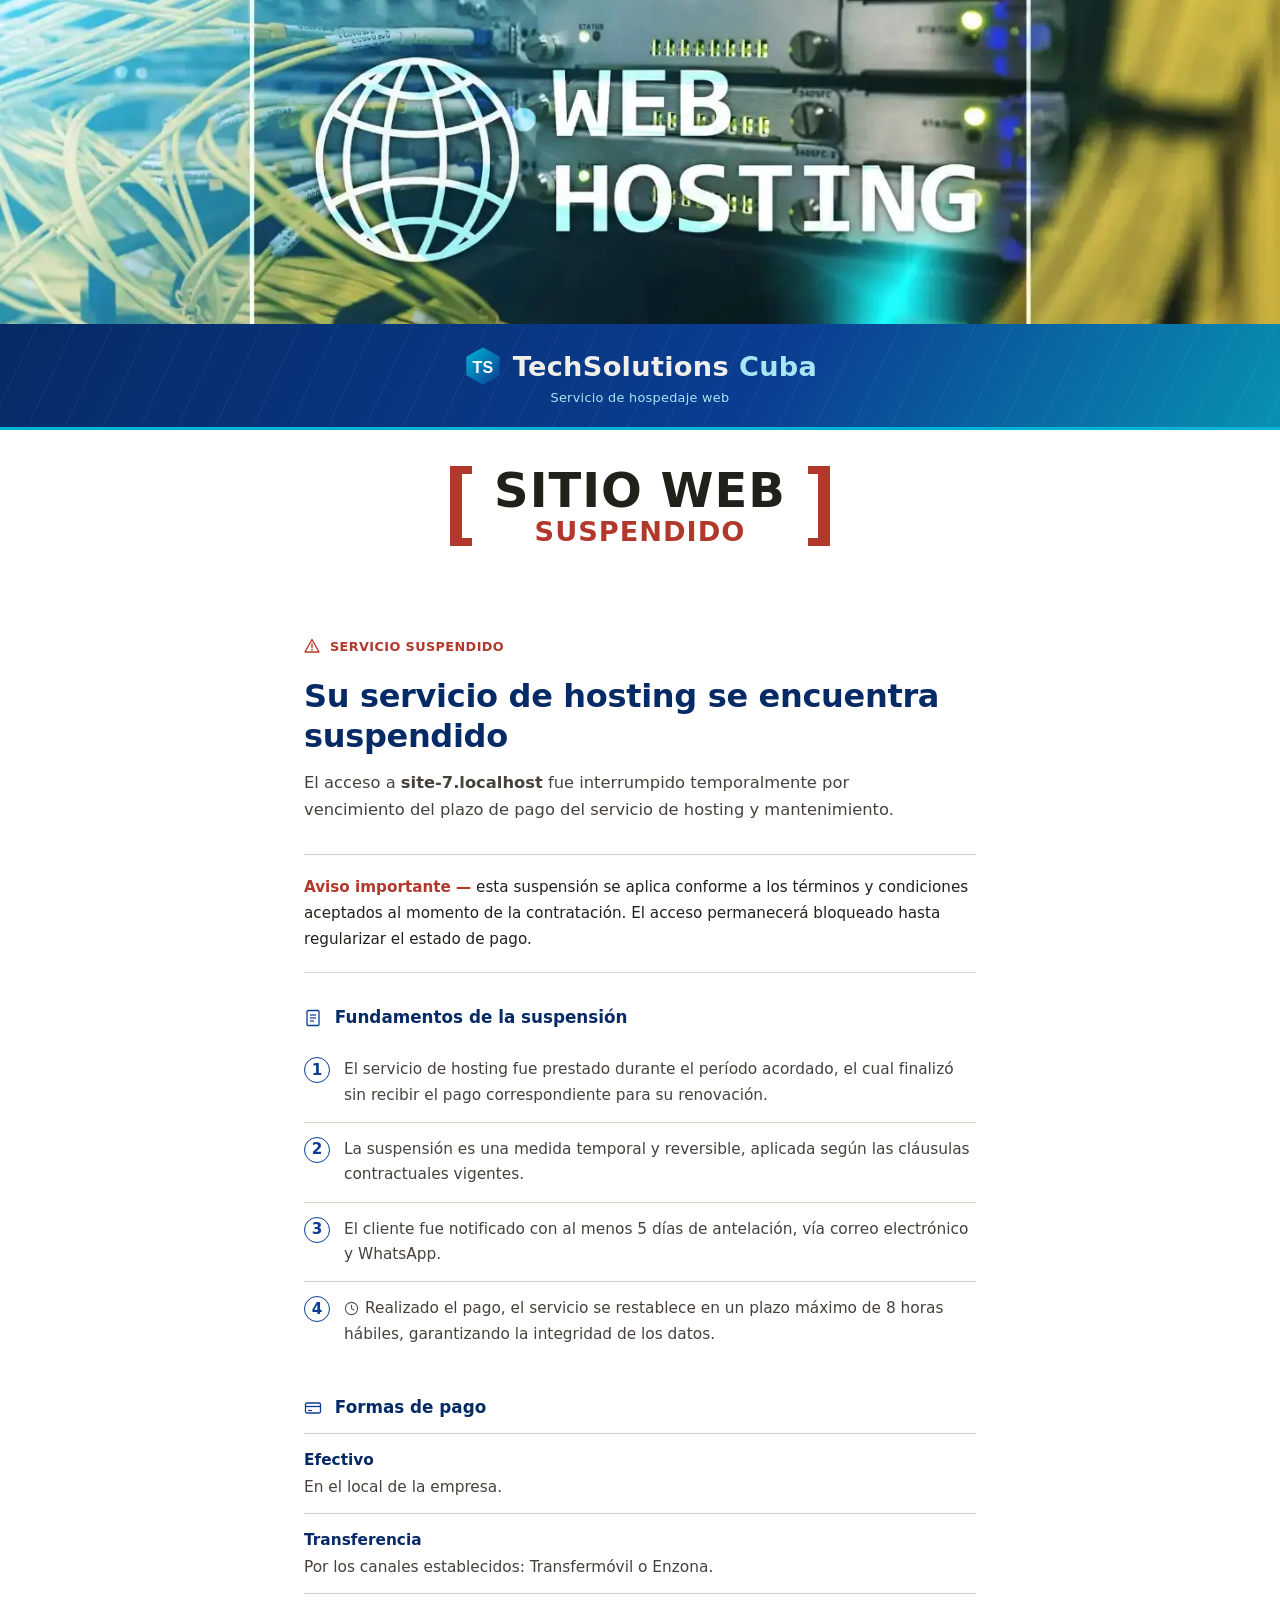
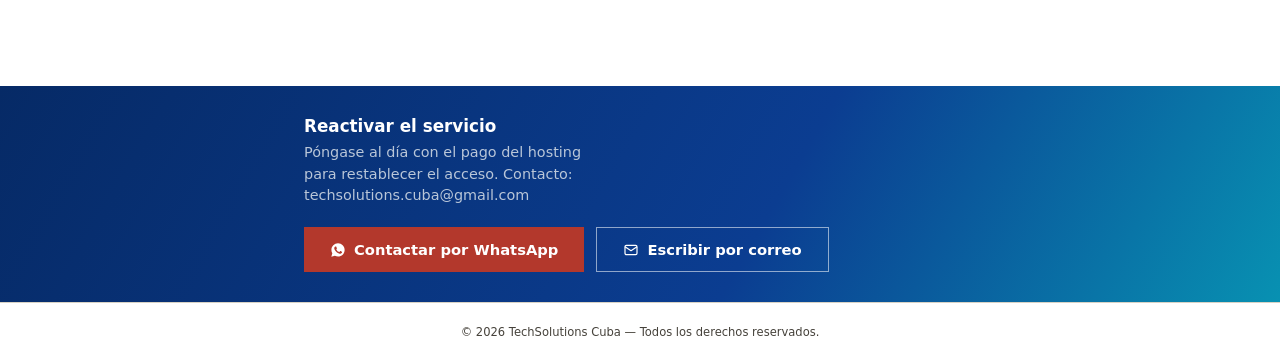
==== commit d65c8b1d: "Add files via upload" ====
--- a/index.html
+++ b/index.html
@@ -1,464 +1,473 @@
 <!DOCTYPE html>
-<html lang="es" class="no-js">
+<html lang="es">
 <head>
-    <meta charset="UTF-8" />
-    <meta name="viewport" content="width=device-width, initial-scale=1.0" />
-    <script>document.documentElement.className = 'js';</script>
-    <title>Clínica Estomatológica Dra. Yisel · Dentista en Santiago de Cuba</title>
-    <meta name="description" content="Clínica Estomatológica Dra. Yisel en Santiago de Cuba. Atención personalizada en estética dental y urgencias. Más de 15 años de experiencia." />
-    <meta name="theme-color" content="#1f8a9e" />
-    <link rel="canonical" href="https://negociosencuba.github.io/y-clinic/" />
-
-    <meta property="og:type" content="website" />
-    <meta property="og:locale" content="es_CU" />
-    <meta property="og:site_name" content="Clínica Estomatológica Dra. Yisel" />
-    <meta property="og:title" content="Clínica Estomatológica Dra. Yisel · Dentista en Santiago de Cuba" />
-    <meta property="og:description" content="Clínica Estomatológica Dra. Yisel en Santiago de Cuba. Atención personalizada en estética dental y urgencias. Más de 15 años de experiencia." />
-    <meta property="og:url" content="https://negociosencuba.github.io/y-clinic/" />
-    <meta property="og:image" content="https://negociosencuba.github.io/y-clinic/assets/img/og-image.jpg" />
-    <meta property="og:image:width" content="1200" />
-    <meta property="og:image:height" content="630" />
-    <meta name="twitter:card" content="summary_large_image" />
-
-    <!-- Favicon -->
-    <link rel="icon" type="image/png" sizes="32x32" href="assets/img/favicon-32.png" />
-    <link rel="icon" type="image/png" sizes="192x192" href="assets/img/favicon.png" />
-    <link rel="apple-touch-icon" href="assets/img/apple-touch-icon.png" />
-
-    <!-- Conexiones anticipadas -->
-    <link rel="preconnect" href="https://fonts.googleapis.com" />
-    <link rel="preconnect" href="https://fonts.gstatic.com" crossorigin />
-    <link rel="preconnect" href="https://cdnjs.cloudflare.com" crossorigin />
-
-    <!-- Tipografía e íconos -->
-    <link href="https://fonts.googleapis.com/css2?family=Inter:wght@300;400;500;600;700&display=swap" rel="stylesheet" />
-    <link rel="stylesheet" href="https://cdnjs.cloudflare.com/ajax/libs/font-awesome/6.5.2/css/all.min.css" crossorigin="anonymous" referrerpolicy="no-referrer" />
-
-    <!-- CSS principal -->
-    <link rel="stylesheet" href="css/style.css" />
-
-    <link rel="preload" as="image" href="assets/img/banner-960.webp" media="(max-width: 700px)" />
-    <link rel="preload" as="image" href="assets/img/banner.webp" media="(min-width: 701px)" />
-
-    <!-- Datos estructurados para buscadores -->
-    <script type="application/ld+json">
-[
-  {
-    "@context": "https://schema.org",
-    "@type": "Dentist",
-    "name": "Clínica Estomatológica Dra. Yisel",
-    "url": "https://negociosencuba.github.io/y-clinic/",
-    "image": "https://negociosencuba.github.io/y-clinic/assets/img/og-image.jpg",
-    "logo": "https://negociosencuba.github.io/y-clinic/assets/img/logo.webp",
-    "description": "Atención personalizada en estética dental y urgencias en Santiago de Cuba. Más de 15 años de experiencia.",
-    "telephone": "+53 54964428",
-    "email": "y.clinic18@gmail.com",
-    "medicalSpecialty": "Dentistry",
-    "address": {
-      "@type": "PostalAddress",
-      "streetAddress": "Bloque 7 #52 Plan Novoa Micro 8",
-      "addressLocality": "Santiago de Cuba",
-      "addressCountry": "CU"
-    },
-    "areaServed": "Santiago de Cuba",
-    "hasMap": "https://www.google.com/maps/search/?api=1&query=y-clinic+Santiago+de+Cuba",
-    "sameAs": [
-      "https://wa.me/5354964428"
-    ]
-  },
-  {
-    "@context": "https://schema.org",
-    "@type": "FAQPage",
-    "mainEntity": [
-      {
-        "@type": "Question",
-        "name": "¿Atiendes tú misma a todos los pacientes?",
-        "acceptedAnswer": {
-          "@type": "Answer",
-          "text": "Sí, al 100%. Yo realizo todas las consultas, diagnósticos y tratamientos. Mi nombre es mi garantía."
-        }
-      },
-      {
-        "@type": "Question",
-        "name": "¿Tienes precios más económicos que otras clínicas?",
-        "acceptedAnswer": {
-          "@type": "Answer",
-          "text": "No soy la opción más barata, pero sí la que te ofrece calidad garantizada y materiales de primera. Prefiero hacer un excelente trabajo a hacer muchos trabajos rápidos."
-        }
-      },
-      {
-        "@type": "Question",
-        "name": "¿Cuánto dura una consulta?",
-        "acceptedAnswer": {
-          "@type": "Answer",
-          "text": "Entre 45 minutos y 1 hora. No tengo prisas. Necesito conocerte, revisarte bien y resolver todas tus dudas. Tu tiempo es valioso y el mío también, por eso lo aprovechamos al máximo."
-        }
-      },
-      {
-        "@type": "Question",
-        "name": "¿Qué pasa si tengo miedo al dentista?",
-        "acceptedAnswer": {
-          "@type": "Answer",
-          "text": "Es normal. Trabajo con anestesia local para que no sientas dolor durante el tratamiento. También te explico cada sonido y cada herramienta antes de usarla. El miedo se va cuando entiendes lo que pasa."
-        }
-      }
-    ]
-  }
-]
-    </script>
+    <meta charset="UTF-8">
+    <meta name="viewport" content="width=device-width, initial-scale=1.0, viewport-fit=cover">
+    <meta name="robots" content="noindex, nofollow">
+    <meta name="theme-color" content="#0b3d91">
+    <title>Aviso de Suspensión - TechSolutions-Cuba</title>
+    <link rel="icon" href="data:image/svg+xml,%3Csvg xmlns='http://www.w3.org/2000/svg' viewBox='0 0 30 30'%3E%3Cdefs%3E%3ClinearGradient id='g' x1='0' y1='0' x2='1' y2='1'%3E%3Cstop offset='0' stop-color='%2300b4d8'/%3E%3Cstop offset='1' stop-color='%230b3d91'/%3E%3C/linearGradient%3E%3C/defs%3E%3Cpath d='M15 1 L27.5 8 V22 L15 29 L2.5 22 V8 Z' fill='url(%23g)'/%3E%3Ctext x='15' y='20' font-family='Inter,sans-serif' font-size='12' font-weight='800' fill='%23fff' text-anchor='middle'%3ETS%3C/text%3E%3C/svg%3E">
+    <style>
+        * { margin: 0; padding: 0; box-sizing: border-box; }
+
+        :root {
+            --navy: #0b3d91;
+            --navy-deep: #062a66;
+            --cyan: #00b4d8;
+            --red: #b3382c;
+            --paper: #f6f3ec;
+            --paper-panel: #ffffff;
+            --ink: #22201b;
+            --ink-soft: #46423b;
+            --rule: #d8d2c4;
+        }
+
+        body {
+            -webkit-font-smoothing: antialiased;
+            text-rendering: optimizeLegibility;
+            font-family: system-ui, -apple-system, 'Segoe UI', Roboto, 'Helvetica Neue', Arial, sans-serif;
+            background: var(--paper-panel);
+            color: var(--ink);
+            min-height: 100vh;
+            min-height: 100dvh;
+            overflow-x: hidden;
+            -webkit-text-size-adjust: 100%;
+        }
+
+        .sheet {
+            --col: 720px;
+            width: 100%;
+            min-height: 100vh;
+            min-height: 100dvh;
+            display: flex;
+            flex-direction: column;
+            background: var(--paper-panel);
+        }
+
+        .letterhead {
+            width: 100%;
+            position: relative;
+            background: linear-gradient(120deg, var(--navy-deep), var(--navy) 60%, #0891b2);
+            color: #f0efe9;
+            padding: 22px 24px;
+            display: flex;
+            justify-content: center;
+            align-items: center;
+            gap: 16px;
+            flex-wrap: wrap;
+            border-bottom: 3px solid var(--cyan);
+            overflow: hidden;
+            background-image:
+                repeating-linear-gradient(115deg, rgba(255,255,255,0.05) 0 1px, transparent 1px 34px),
+                linear-gradient(120deg, var(--navy-deep), var(--navy) 60%, #0891b2);
+        }
+
+        .letterhead .mark-col { position: relative; z-index: 1; text-align: center; }
+
+        .letterhead .mark {
+            display: flex;
+            align-items: center;
+            justify-content: center;
+            gap: 10px;
+            font-family: system-ui, -apple-system, 'Segoe UI', Roboto, 'Helvetica Neue', Arial, sans-serif;
+            font-size: 1.7rem;
+            font-weight: 600;
+            letter-spacing: 0.3px;
+        }
+
+        .letterhead .submark {
+            font-size: 0.8rem;
+            color: #a9e6f5;
+            margin-top: 4px;
+            letter-spacing: 0.3px;
+        }
+
+        .letterhead .mark span { color: #a9e6f5; }
+
+        .header-banner {
+            width: 100%;
+            line-height: 0;
+        }
+
+        .header-banner img {
+            width: 100%;
+            height: auto;
+            max-height: 36vh;
+            object-fit: cover;
+            object-position: center;
+            display: block;
+        }
+
+        .body-pad {
+            flex: 1;
+            width: 100%;
+            max-width: var(--col);
+            margin: 0 auto;
+            padding: clamp(28px, 6vw, 56px) 24px;
+            display: flex;
+            flex-direction: column;
+            justify-content: center;
+        }
+
+        .hero-mark {
+            display: flex;
+            align-items: center;
+            justify-content: center;
+            gap: 20px;
+            padding: 36px 24px;
+            background: transparent;
+        }
+
+        .hero-text {
+            display: flex;
+            flex-direction: column;
+            align-items: center;
+            line-height: 1;
+        }
+
+        .hero-text .line-1 {
+            font-family: system-ui, -apple-system, 'Segoe UI', Roboto, 'Helvetica Neue', Arial, sans-serif;
+            font-weight: 800;
+            font-size: clamp(1.6rem, 7vw, 3rem);
+            letter-spacing: 1px;
+            color: var(--ink);
+        }
+
+        .hero-text .line-2 {
+            font-family: system-ui, -apple-system, 'Segoe UI', Roboto, 'Helvetica Neue', Arial, sans-serif;
+            font-weight: 800;
+            font-size: 1.7rem;
+            letter-spacing: 1px;
+            color: var(--red);
+            margin-top: 4px;
+        }
+
+        .status-line {
+            display: flex;
+            align-items: center;
+            gap: 10px;
+            margin-bottom: 22px;
+        }
+
+        .status-dot {
+            width: 9px;
+            height: 9px;
+            border-radius: 50%;
+            background: var(--red);
+            flex-shrink: 0;
+        }
+
+        .status-line span {
+            font-size: 0.8rem;
+            font-weight: 600;
+            color: var(--red);
+            letter-spacing: 0.4px;
+        }
+
+        h1 {
+            font-family: system-ui, -apple-system, 'Segoe UI', Roboto, 'Helvetica Neue', Arial, sans-serif;
+            font-size: 2rem;
+            font-weight: 600;
+            color: var(--navy-deep);
+            line-height: 1.25;
+            font-weight: 700;
+            letter-spacing: -0.01em;
+            margin-bottom: 14px;
+        }
+
+        .subtitle {
+            color: var(--ink-soft);
+            font-size: 1.02rem;
+            line-height: 1.65;
+            max-width: 58ch;
+            margin-bottom: 30px;
+        }
+
+        .notice {
+            border-top: 1px solid var(--rule);
+            border-bottom: 1px solid var(--rule);
+            padding: 20px 0;
+            margin-bottom: 34px;
+        }
+
+        .notice p {
+            color: var(--ink);
+            font-size: 0.95rem;
+            line-height: 1.7;
+        }
+
+        .notice strong {
+            color: var(--red);
+            font-weight: 700;
+        }
+
+        h2.section-title {
+            font-family: system-ui, -apple-system, 'Segoe UI', Roboto, 'Helvetica Neue', Arial, sans-serif;
+            font-size: 1.05rem;
+            font-weight: 600;
+            color: var(--navy-deep);
+            margin-bottom: 16px;
+        }
+
+        ol.clauses {
+            list-style: none;
+            counter-reset: clause;
+            margin-bottom: 36px;
+        }
+
+        ol.clauses li {
+            counter-increment: clause;
+            padding: 14px 0 14px 40px;
+            position: relative;
+            font-size: 0.96rem;
+            color: var(--ink-soft);
+            line-height: 1.65;
+            border-bottom: 1px solid var(--rule);
+        }
+
+        ol.clauses li:last-child { border-bottom: none; }
+
+        ol.clauses li::before {
+            content: counter(clause);
+            position: absolute;
+            left: 0;
+            top: 14px;
+            font-family: system-ui, -apple-system, 'Segoe UI', Roboto, 'Helvetica Neue', Arial, sans-serif;
+            font-weight: 600;
+            font-size: 0.95rem;
+            color: var(--navy);
+            width: 24px;
+            height: 24px;
+            border: 1px solid var(--navy);
+            border-radius: 50%;
+            display: flex;
+            align-items: center;
+            justify-content: center;
+        }
+
+        .recovery {
+            background: linear-gradient(120deg, var(--navy-deep), var(--navy) 60%, #0891b2);
+            padding: 30px max(24px, calc((100% - var(--col)) / 2 + 24px));
+            width: 100%;
+            text-align: left;
+            display: flex;
+            justify-content: space-between;
+            align-items: center;
+            gap: 20px;
+            flex-wrap: wrap;
+        }
+
+        .recovery-text h3 {
+            color: #fff;
+            font-size: 1.05rem;
+            font-weight: 600;
+            margin-bottom: 6px;
+        }
+
+        .recovery-text p {
+            color: #b9c6d8;
+            font-size: 0.9rem;
+            line-height: 1.5;
+            max-width: 32ch;
+        }
+
+        .btn {
+            display: inline-flex;
+            align-items: center;
+            gap: 8px;
+            background: var(--red);
+            color: #fff;
+            padding: 13px 26px;
+            text-decoration: none;
+            font-weight: 600;
+            font-size: 0.92rem;
+            white-space: nowrap;
+            transition: background 0.15s ease;
+        }
+
+        .btn:hover { background: #96281e; }
+
+        .actions { display: flex; flex-wrap: wrap; gap: 12px; }
+
+        .btn-ghost { background: transparent; border: 1px solid rgba(255,255,255,0.55); }
+        .btn-ghost:hover { background: rgba(255,255,255,0.12); }
+
+        ul.pay { list-style: none; margin-bottom: 36px; border-top: 1px solid var(--rule); }
+        ul.pay li {
+            display: flex;
+            flex-direction: column;
+            gap: 2px;
+            padding: 14px 0;
+            border-bottom: 1px solid var(--rule);
+            font-size: 0.96rem;
+            line-height: 1.6;
+            color: var(--ink-soft);
+        }
+        ul.pay strong { color: var(--navy-deep); font-weight: 600; }
+
+        .sticky-cta { display: none; }
+
+        .footer {
+            width: 100%;
+            text-align: center;
+            font-size: 0.72rem;
+            color: var(--ink-soft);
+            padding: 22px 24px;
+            border-top: 1px solid var(--rule);
+        }
+
+        @media (max-width: 600px) {
+            .letterhead { padding: 20px 24px; }
+            .letterhead .mark { font-size: 1.4rem; }
+            .body-pad { padding: 30px 20px; }
+            .hero-mark { padding: 26px 12px; gap: 10px; }
+            .hero-mark .bracket { width: 18px; height: 54px; }
+            .hero-text .line-2 { font-size: 1.05rem; }
+            h1 { font-size: 1.5rem; }
+            .header-banner img { max-height: none; }
+            .recovery { flex-direction: column; align-items: flex-start; padding: 26px 24px; }
+            .btn { width: 100%; justify-content: center; }
+            .actions { width: 100%; flex-direction: column; }
+            body { padding-bottom: calc(76px + env(safe-area-inset-bottom)); }
+            .sticky-cta {
+                display: flex;
+                align-items: center;
+                justify-content: center;
+                gap: 8px;
+                position: fixed;
+                left: 12px; right: 12px;
+                bottom: max(12px, env(safe-area-inset-bottom));
+                z-index: 20;
+                background: #1faa59;
+                color: #fff;
+                font-weight: 600;
+                font-size: 0.95rem;
+                text-decoration: none;
+                padding: 14px 20px;
+                border-radius: 10px;
+                box-shadow: 0 6px 18px rgba(0,0,0,0.25);
+                transition: opacity .2s ease, transform .2s ease;
+            }
+            .sticky-cta.hide { opacity: 0; pointer-events: none; transform: translateY(12px); }
+        }
+    </style>
 </head>
 <body>
-    <a class="skip-link" href="#contenido">Saltar al contenido</a>
-
-    <header>
-        <div class="container header-flex">
-            <div class="logo">
-                <a href="index.html" aria-label="Dra. Yisel Estomatología, ir al inicio">
-                    <span class="logo-name">Dra. Yisel <span>Estomatología</span></span>
-                    <small>Tu sonrisa en las mejores manos</small>
+
+    <div class="sheet">
+        <div class="header-banner">
+            <img width="1450" height="575" fetchpriority="high" src="[data-uri]" alt="Web Hosting - TechSolutions-Cuba">
+        </div>
+        <div class="letterhead">
+            <div class="mark-col">
+                <div class="mark">
+                    <svg width="40" height="40" viewBox="0 0 30 30">
+                        <defs>
+                            <linearGradient id="logoGrad" x1="0" y1="0" x2="1" y2="1">
+                                <stop offset="0" stop-color="#00b4d8"/>
+                                <stop offset="1" stop-color="#0b3d91"/>
+                            </linearGradient>
+                        </defs>
+                        <path d="M15 1 L27.5 8 V22 L15 29 L2.5 22 V8 Z" fill="url(#logoGrad)"/>
+                        <text x="15" y="20" font-family="Inter,sans-serif" font-size="12" font-weight="800" fill="#fff" text-anchor="middle">TS</text>
+                    </svg>
+                    TechSolutions<span>Cuba</span>
+                </div>
+                <div class="submark">Servicio de hospedaje web</div>
+            </div>
+        </div>
+
+        <div class="hero-mark">
+            <svg class="bracket left" width="28" height="80" viewBox="0 0 28 80" fill="none"><path d="M26 2 H10 V78 H26" stroke="#b3382c" stroke-width="12"/></svg>
+            <div class="hero-text">
+                <span class="line-1">SITIO WEB</span>
+                <span class="line-2">SUSPENDIDO</span>
+            </div>
+            <svg class="bracket right" width="28" height="80" viewBox="0 0 28 80" fill="none"><path d="M2 2 H18 V78 H2" stroke="#b3382c" stroke-width="12"/></svg>
+        </div>
+
+        <div class="body-pad">
+            <div class="status-line">
+                <svg width="16" height="16" viewBox="0 0 16 16" fill="none"><path d="M8 1.5 L15 14 H1 Z" stroke="#b3382c" stroke-width="1.4" stroke-linejoin="round"/><line x1="8" y1="6" x2="8" y2="9.5" stroke="#b3382c" stroke-width="1.4" stroke-linecap="round"/><circle cx="8" cy="11.7" r="0.9" fill="#b3382c"/></svg>
+                <span>SERVICIO SUSPENDIDO</span>
+            </div>
+
+            <h1>Su servicio de hosting se encuentra suspendido</h1>
+            <p class="subtitle">
+                El acceso a <strong id="dom">este sitio web</strong> fue interrumpido temporalmente por vencimiento del plazo de pago del servicio de hosting y mantenimiento.
+            </p>
+
+            <div class="notice">
+                <p><strong>Aviso importante —</strong> esta suspensión se aplica conforme a los términos y condiciones aceptados al momento de la contratación. El acceso permanecerá bloqueado hasta regularizar el estado de pago.</p>
+            </div>
+
+            <h2 class="section-title">
+                <svg width="18" height="18" viewBox="0 0 18 18" fill="none" style="vertical-align:-4px;margin-right:7px"><rect x="3" y="1.5" width="12" height="15" rx="1.2" stroke="#0b3d91" stroke-width="1.3"/><line x1="6" y1="6" x2="12" y2="6" stroke="#0b3d91" stroke-width="1.2"/><line x1="6" y1="9" x2="12" y2="9" stroke="#0b3d91" stroke-width="1.2"/><line x1="6" y1="12" x2="10" y2="12" stroke="#0b3d91" stroke-width="1.2"/></svg>
+                Fundamentos de la suspensión
+            </h2>
+            <ol class="clauses">
+                <li>El servicio de hosting fue prestado durante el período acordado, el cual finalizó sin recibir el pago correspondiente para su renovación.</li>
+                <li>La suspensión es una medida temporal y reversible, aplicada según las cláusulas contractuales vigentes.</li>
+                <li>El cliente fue notificado con al menos 5 días de antelación, vía correo electrónico y WhatsApp.</li>
+                <li><svg width="15" height="15" viewBox="0 0 16 16" fill="none" style="vertical-align:-3px;margin-right:6px"><circle cx="8" cy="8" r="6.5" stroke="#5c5850" stroke-width="1.2"/><path d="M8 4.5V8L10.5 9.5" stroke="#5c5850" stroke-width="1.2" stroke-linecap="round"/></svg>Realizado el pago, el servicio se restablece en un plazo máximo de 8 horas hábiles, garantizando la integridad de los datos.</li>
+            </ol>
+
+            <h2 class="section-title">
+                <svg width="18" height="18" viewBox="0 0 18 18" fill="none" style="vertical-align:-4px;margin-right:7px"><rect x="1.5" y="4" width="15" height="10" rx="1.5" stroke="#0b3d91" stroke-width="1.3"/><line x1="1.5" y1="7.5" x2="16.5" y2="7.5" stroke="#0b3d91" stroke-width="1.3"/><line x1="4" y1="11.5" x2="8" y2="11.5" stroke="#0b3d91" stroke-width="1.2"/></svg>
+                Formas de pago
+            </h2>
+            <ul class="pay">
+                <li><strong>Efectivo</strong><span>En el local de la empresa.</span></li>
+                <li><strong>Transferencia</strong><span>Por los canales establecidos: Transfermóvil o Enzona.</span></li>
+            </ul>
+        </div>
+
+        <div class="recovery">
+            <div class="recovery-text">
+                <h3>Reactivar el servicio</h3>
+                <p>Póngase al día con el pago del hosting para restablecer el acceso. Contacto: techsolutions.cuba@gmail.com</p>
+            </div>
+            <div class="actions">
+                <a id="wa" href="https://wa.me/5358250828?text=Hola%2C%20necesito%20reactivar%20mi%20servicio%20de%20hosting%20%28sitio%20suspendido%29" class="btn" target="_blank" rel="noopener noreferrer">
+                    <svg width="16" height="16" viewBox="0 0 24 24" fill="#fff"><path d="M12.04 2C6.58 2 2.13 6.45 2.13 11.91c0 1.75.46 3.44 1.32 4.94L2 22l5.29-1.39a9.9 9.9 0 0 0 4.75 1.21h.01c5.46 0 9.9-4.45 9.9-9.91C21.96 6.45 17.5 2 12.04 2zm5.8 14.15c-.24.68-1.4 1.3-1.93 1.34-.5.05-1.03.24-3.43-.72-2.9-1.15-4.76-4.13-4.9-4.32-.14-.19-1.17-1.56-1.17-2.98 0-1.42.74-2.11 1-2.4.26-.29.57-.36.76-.36.19 0 .38 0 .55.01.18.01.42-.07.65.5.24.58.8 2 .87 2.15.07.14.12.31.02.5-.1.19-.15.31-.29.48-.14.17-.3.37-.43.5-.14.14-.29.29-.12.58.17.29.76 1.25 1.63 2.02 1.12 1 2.06 1.31 2.35 1.45.29.14.46.12.63-.07.17-.19.72-.84.91-1.13.19-.29.38-.24.64-.14.26.1 1.65.78 1.93.92.28.14.47.21.54.33.07.12.07.68-.17 1.36z"/></svg>
+                    Contactar por WhatsApp
                 </a>
-            </div>
-            <button class="menu-toggle" id="menuToggle" type="button" aria-label="Abrir menú de navegación" aria-expanded="false" aria-controls="mainNav">
-                <i class="fas fa-bars" aria-hidden="true"></i>
-            </button>
-            <nav id="mainNav" aria-label="Navegación principal">
-                <ul>
-                    <li><a href="#sobre-mi">Sobre mí</a></li>
-                    <li><a href="#servicios">Servicios</a></li>
-                    <li><a href="#testimonios">Testimonios</a></li>
-                    <li><a href="#galeria">Antes y Después</a></li>
-                    <li><a href="#faq">FAQ</a></li>
-                    <li><a href="catalogo.html">Catálogo completo</a></li>
-                    <li><a href="#contacto" class="btn-cta-nav">Agendar cita</a></li>
-                </ul>
-            </nav>
-        </div>
-    </header>
-
-    <main id="contenido">
-
-    <!-- HERO BANNER (solo imagen) -->
-    <section class="hero-banner" style="padding:0" aria-label="Clínica Estomatológica Dra. Yisel">
-        <h1 class="visually-hidden">Clínica Estomatológica Dra. Yisel: estética dental y urgencias en Santiago de Cuba</h1>
-        <img src="assets/img/banner.webp"
-             srcset="assets/img/banner-960.webp 960w, assets/img/banner.webp 1881w"
-             sizes="100vw" width="1881" height="836" fetchpriority="high"
-             alt="Dra. Yisel, Clínica Estomatológica: la doctora atendiendo a un paciente" />
-    </section>
-
-    <div class="trust-bar">
-        <div class="container">
-            <ul class="trust-items">
-                <li><i class="fas fa-award" aria-hidden="true"></i> Más de 15 años de experiencia</li>
-                <li><i class="fas fa-user-md" aria-hidden="true"></i> Atención personalizada</li>
-                <li><i class="fas fa-bolt" aria-hidden="true"></i> Urgencias el mismo día</li>
-                <li><i class="fas fa-clock" aria-hidden="true"></i> 9:00 am – 3:00 pm</li>
-            </ul>
-            <div class="trust-actions">
-                <a href="https://wa.me/5354964428?text=Hola%2C%20quiero%20agendar%20una%20consulta" target="_blank" rel="noopener" class="btn-primary btn-sm btn-wa"><i class="fab fa-whatsapp" aria-hidden="true"></i> Agendar por WhatsApp</a>
-                <a href="tel:+5354964428" class="btn-primary btn-sm btn-ghost-light"><i class="fas fa-phone" aria-hidden="true"></i> Llamar</a>
-            </div>
+                <a href="mailto:techsolutions.cuba@gmail.com?subject=Reactivar%20servicio%20de%20hosting" class="btn btn-ghost">
+                    <svg width="16" height="16" viewBox="0 0 24 24" fill="none" stroke="#fff" stroke-width="1.8" stroke-linejoin="round"><rect x="3" y="5" width="18" height="14" rx="2"/><path d="M3 7l9 6 9-6"/></svg>
+                    Escribir por correo
+                </a>
+            </div>
+        </div>
+
+        <div class="footer">
+            © <span id="year"></span> TechSolutions Cuba — Todos los derechos reservados.
         </div>
     </div>
 
-    <!-- SOBRE MÍ -->
-    <section id="sobre-mi" class="bg-white">
-        <div class="container">
-            <div class="sobre-grid reveal">
-                <div class="sobre-texto">
-                    <h2>Hola, soy Yisel <br /> Tu estomatóloga de confianza</h2>
-                    <p>
-                        Soy estomatóloga con más de <strong>15 años de experiencia</strong>
-                        en estética dental. Pero más que mi título, lo que me define es mi forma de trabajar: sin prisas,
-                        con total transparencia y poniendo tu bienestar por encima de todo.
-                    </p>
-                    <p>
-                        Decidí abrir mi propia clínica para ofrecer un trato humano y cercano,
-                        donde cada paciente tenga todo mi tiempo y dedicación. Aquí no hay
-                        turnos apresurados ni tratamientos estandarizados: diseño tu plan
-                        a tu medida, explicándote cada opción hasta que te sientas seguro/a.
-                    </p>
-                    <p>
-                        Mi formación incluye <strong>certificación en Estomatología</strong> pero lo que
-                        más me enorgullece es ver cómo mis pacientes recuperan la confianza
-                        para sonreír.
-                    </p>
-                    <p class="sobre-firma">— Dra. Yisel</p>
-                </div>
-                <div class="sobre-foto">
-                    <img src="assets/img/avatar-480.webp" alt="Dra. Yisel" width="480" height="480" loading="lazy" decoding="async" />
-                </div>
-            </div>
-        </div>
-    </section>
-
-    <!-- SERVICIOS -->
-    <section id="servicios">
-        <div class="container">
-            <h2 class="section-title">Lo que hago con pasión y excelencia</h2>
-            <p class="section-sub">Soluciones integrales para tu salud bucal</p>
-            <div class="servicios-grid">
-                <a class="servicio-card reveal" href="catalogo.html#s-obturacion-temporal">
-                    <div class="icono"><i class="fas fa-tooth" aria-hidden="true"></i></div>
-                    <h3>Obturación Temporal</h3>
-                    <p>Protección inmediata mientras llega el tratamiento definitivo.</p>
-                    <span class="mas">Ver detalle <i class="fas fa-arrow-right" aria-hidden="true"></i></span>
-                </a>
-                <a class="servicio-card reveal" href="catalogo.html#s-resinas-simples">
-                    <div class="icono"><i class="fas fa-smile" aria-hidden="true"></i></div>
-                    <h3>Resinas Simples y Compuestas</h3>
-                    <p>Restauración estética y funcional para caries, fracturas o desgaste.</p>
-                    <span class="mas">Ver detalle <i class="fas fa-arrow-right" aria-hidden="true"></i></span>
-                </a>
-                <a class="servicio-card reveal" href="catalogo.html#s-resinas-complejas">
-                    <div class="icono"><i class="fas fa-syringe" aria-hidden="true"></i></div>
-                    <h3>Resinas Complejas (Reconstrucción)</h3>
-                    <p>Devolvemos la anatomía perdida con técnicas avanzadas.</p>
-                    <span class="mas">Ver detalle <i class="fas fa-arrow-right" aria-hidden="true"></i></span>
-                </a>
-                <a class="servicio-card reveal" href="catalogo.html#s-amalgamas">
-                    <div class="icono"><i class="fas fa-shield-alt" aria-hidden="true"></i></div>
-                    <h3>Amalgamas</h3>
-                    <p>Fortaleza y durabilidad probada para las zonas de mayor desgaste.</p>
-                    <span class="mas">Ver detalle <i class="fas fa-arrow-right" aria-hidden="true"></i></span>
-                </a>
-                <a class="servicio-card reveal" href="catalogo.html#s-profilaxis">
-                    <div class="icono"><i class="fas fa-hand-sparkles" aria-hidden="true"></i></div>
-                    <h3>Limpiezas Profesionales (Profilaxis)</h3>
-                    <p>Más que una limpieza, una inversión en tu salud general.</p>
-                    <span class="mas">Ver detalle <i class="fas fa-arrow-right" aria-hidden="true"></i></span>
-                </a>
-                <a class="servicio-card reveal" href="catalogo.html#s-protesis">
-                    <div class="icono"><i class="fas fa-teeth-open" aria-hidden="true"></i></div>
-                    <h3>Prótesis Totales y Parciales</h3>
-                    <p>Recupera tu sonrisa y tu confianza con una nueva dentadura.</p>
-                    <span class="mas">Ver detalle <i class="fas fa-arrow-right" aria-hidden="true"></i></span>
-                </a>
-                <a class="servicio-card reveal" href="catalogo.html#s-puentes">
-                    <div class="icono"><i class="fas fa-smile-wink" aria-hidden="true"></i></div>
-                    <h3>Puentes Fijos Anteriores</h3>
-                    <p>Devuelve la armonía de tu sonrisa sin necesidad de cirugía.</p>
-                    <span class="mas">Ver detalle <i class="fas fa-arrow-right" aria-hidden="true"></i></span>
-                </a>
-            </div>
-            <div class="center-cta">
-                <a href="catalogo.html" class="btn-primary"><i class="fas fa-list-ul" aria-hidden="true"></i> Ver catálogo completo de servicios</a>
-            </div>
-        </div>
-    </section>
-
-    <!-- TESTIMONIOS -->
-    <section id="testimonios" class="bg-white">
-        <div class="container">
-            <h2 class="section-title">Lo que dicen mis pacientes</h2>
-            <p class="section-sub">Sonrisas reales, resultados reales</p>
-            <div class="testimonios-grid">
-                <figure class="testimonio reveal">
-                    <blockquote><p>La Dra. Yisel es increíble. Me explicó todo con dibujos y ejemplos hasta que entendí cada paso. Nunca había sentido tanta confianza en un dentista.</p></blockquote>
-                    <figcaption><div class="autor">— Isabel M.</div><div class="detalle">Paciente desde 2023</div></figcaption>
-                </figure>
-                <figure class="testimonio reveal">
-                    <blockquote><p>Tuve un accidente y me partí un diente. Ella me atendió el mismo día, me calmó y en apenas 2 horas ya tenía mi diente restablecido. Parece magia.</p></blockquote>
-                    <figcaption><div class="autor">— Roberto G.</div><div class="detalle">Resinas Complejas (Reconstrucción)</div></figcaption>
-                </figure>
-                <figure class="testimonio reveal">
-                    <blockquote><p>Llevo a mi hija de 7 años y a mi mamá de 72. Las trata con la misma paciencia y cariño. Es toda una profesional.</p></blockquote>
-                    <figcaption><div class="autor">— Carmen L.</div><div class="detalle">Atención familiar</div></figcaption>
-                </figure>
-            </div>
-        </div>
-    </section>
-
-    <!-- GALERÍA ANTES Y DESPUÉS -->
-    <section id="galeria">
-        <div class="container">
-            <h2 class="section-title">Casos reales <span class="accent">antes y después</span></h2>
-            <p class="section-sub">Resultados que hablan por sí solos. Sonrisas transformadas con dedicación y excelencia.</p>
-
-            <div class="galeria-grid">
-                <article class="caso-card reveal">
-                    <div class="caso-imagenes">
-                        <div class="antes">
-                            <span class="etiqueta">Antes</span>
-                            <img src="assets/img/antes1.jpg" alt="Antes del tratamiento: arcada superior sin dientes" width="940" height="617" loading="lazy" decoding="async" />
-                        </div>
-                        <div class="despues">
-                            <span class="etiqueta">Después</span>
-                            <img src="assets/img/despues1.jpg" alt="Después del tratamiento: prótesis total superior colocada" width="1080" height="511" loading="lazy" decoding="async" />
-                        </div>
-                    </div>
-                    <div class="caso-info">
-                        <h3>Prótesis total superior</h3>
-                        <p>Estructura de acrílico que se apoya directamente sobre las encías, devolviendo estética, capacidad masticatoria y previniendo el hundimiento de los labios.</p>
-                    </div>
-                </article>
-                <article class="caso-card reveal">
-                    <div class="caso-imagenes">
-                        <div class="antes">
-                            <span class="etiqueta">Antes</span>
-                            <img src="assets/img/antes2.jpg" alt="Antes del tratamiento: espacio vacío entre los dientes centrales" width="942" height="980" loading="lazy" decoding="async" />
-                        </div>
-                        <div class="despues">
-                            <span class="etiqueta">Después</span>
-                            <img src="assets/img/despues2.jpg" alt="Después del tratamiento: puente fijo de los dientes centrales" width="1066" height="1080" loading="lazy" decoding="async" />
-                        </div>
-                    </div>
-                    <div class="caso-info">
-                        <h3>Puente fijo de los dientes centrales</h3>
-                        <p>Se tallan ligeramente esos dientes de soporte y se coloca una estructura de metal o cerámica que sostiene los dientes artificiales en el espacio vacío.</p>
-                    </div>
-                </article>
-                <article class="caso-card reveal">
-                    <div class="caso-imagenes">
-                        <div class="antes">
-                            <span class="etiqueta">Antes</span>
-                            <img src="assets/img/antes3.jpg" alt="Antes del tratamiento: diente central fracturado" width="938" height="1080" loading="lazy" decoding="async" />
-                        </div>
-                        <div class="despues">
-                            <span class="etiqueta">Después</span>
-                            <img src="assets/img/despues3.jpg" alt="Después del tratamiento: diente reconstruido con resina" width="930" height="1080" loading="lazy" decoding="async" />
-                        </div>
-                    </div>
-                    <div class="caso-info">
-                        <h3>Reconstrucción con resina</h3>
-                        <p>Se utilizan resinas de última generación con alta carga de partículas cerámicas, que ofrecen una resistencia excepcional a la mordida y un resultado estético impecable.</p>
-                    </div>
-                </article>
-            </div>
-
-            <div class="center-cta">
-                <a href="#contacto" class="btn-primary"><i class="fas fa-calendar-check" aria-hidden="true"></i> ¿Quieres un cambio así? Agenda tu cita</a>
-            </div>
-        </div>
-    </section>
-
-    <dialog class="lightbox" id="lightbox" aria-label="Imagen ampliada">
-        <button class="lightbox-close" type="button" aria-label="Cerrar imagen"><i class="fas fa-times" aria-hidden="true"></i></button>
-        <img src="" alt="" />
-        <p class="lightbox-cap"></p>
-    </dialog>
-
-    <!-- FAQ -->
-    <section id="faq" class="bg-white">
-        <div class="container">
-            <h2 class="section-title">Preguntas frecuentes</h2>
-            <p class="section-sub">Resuelvo tus dudas antes de la cita</p>
-            <div class="faq-list">
-                <details class="faq-item reveal" name="faq" open>
-                    <summary>¿Atiendes tú misma a todos los pacientes? <i class="fas fa-chevron-down" aria-hidden="true"></i></summary>
-                    <p>Sí, al 100%. Yo realizo todas las consultas, diagnósticos y tratamientos. Mi nombre es mi garantía.</p>
-                </details>
-                <details class="faq-item reveal" name="faq">
-                    <summary>¿Tienes precios más económicos que otras clínicas? <i class="fas fa-chevron-down" aria-hidden="true"></i></summary>
-                    <p>No soy la opción más barata, pero sí la que te ofrece calidad garantizada y materiales de primera. Prefiero hacer un excelente trabajo a hacer muchos trabajos rápidos.</p>
-                </details>
-                <details class="faq-item reveal" name="faq">
-                    <summary>¿Cuánto dura una consulta? <i class="fas fa-chevron-down" aria-hidden="true"></i></summary>
-                    <p>Entre 45 minutos y 1 hora. No tengo prisas. Necesito conocerte, revisarte bien y resolver todas tus dudas. Tu tiempo es valioso y el mío también, por eso lo aprovechamos al máximo.</p>
-                </details>
-                <details class="faq-item reveal" name="faq">
-                    <summary>¿Qué pasa si tengo miedo al dentista? <i class="fas fa-chevron-down" aria-hidden="true"></i></summary>
-                    <p>Es normal. Trabajo con anestesia local para que no sientas dolor durante el tratamiento. También te explico cada sonido y cada herramienta antes de usarla. El miedo se va cuando entiendes lo que pasa.</p>
-                </details>
-            </div>
-        </div>
-    </section>
-
-    <!-- MAPA -->
-    <section class="mapa" aria-labelledby="mapa-h">
-        <div class="container">
-            <div class="mapa-title">
-                <h2 id="mapa-h"><i class="fas fa-map-pin" aria-hidden="true"></i>¿Cómo llegar?</h2>
-                <p>Encuéntranos fácilmente. ¡Te esperamos con una sonrisa!</p>
-            </div>
-        </div>
-        <div class="mapa-frame">
-            <iframe title="Mapa con la ubicación de la Clínica Estomatológica Dra. Yisel en Santiago de Cuba"
-                    src="https://www.google.com/maps?q=y-clinic+Santiago+de+Cuba&amp;output=embed"
-                    loading="lazy" allowfullscreen referrerpolicy="no-referrer-when-downgrade"></iframe>
-        </div>
-        <div class="mapa-cta">
-            <a href="https://www.google.com/maps/search/?api=1&amp;query=y-clinic+Santiago+de+Cuba" target="_blank" rel="noopener" class="btn-primary">
-                <i class="fas fa-map-marker-alt" aria-hidden="true"></i> Ver en Google Maps
-            </a>
-        </div>
-    </section>
-
-    <!-- CONTACTO + URGENCIAS -->
-    <section id="contacto" class="bg-white">
-        <div class="container">
-            <h2 class="section-title">¿Hablamos?</h2>
-            <p class="section-sub">Estoy aquí para cuidar tu sonrisa</p>
-
-            <div class="contacto-grid">
-                <div class="contacto-info">
-                    <h3><i class="fas fa-phone-alt" aria-hidden="true"></i> Contáctame</h3>
-                    <p>Puedes escribirme o llamarme directamente. Yo misma respondo todos los mensajes.</p>
-                    <ul>
-                        <li><i class="fab fa-whatsapp" aria-hidden="true"></i> <span><strong>WhatsApp:</strong> <a href="https://wa.me/5354964428?text=Hola%2C%20quiero%20agendar%20una%20consulta" target="_blank" rel="noopener">+53 5496 4428</a></span></li>
-                        <li><i class="fas fa-phone" aria-hidden="true"></i> <span><strong>Teléfono:</strong> <a href="tel:+5354964428">+53 5496 4428</a></span></li>
-                        <li><i class="fas fa-envelope" aria-hidden="true"></i> <span><strong>Email:</strong> <a href="mailto:y.clinic18@gmail.com">y.clinic18@gmail.com</a></span></li>
-                        <li><i class="fas fa-map-marker-alt" aria-hidden="true"></i> <span><strong>Dirección:</strong> Bloque 7 #52 Plan Novoa Micro 8</span></li>
-                        <li><i class="fas fa-clock" aria-hidden="true"></i> <span><strong>Horario:</strong> 9:00 am – 3:00 pm</span></li>
-                    </ul>
-                    <a href="https://wa.me/5354964428?text=Hola%2C%20quiero%20agendar%20una%20consulta" target="_blank" rel="noopener" class="btn-primary">
-                        <i class="fab fa-whatsapp" aria-hidden="true"></i> Escríbeme ahora
-                    </a>
-                </div>
-
-                <div class="contacto-urgencia">
-                    <h3><i class="fas fa-exclamation-triangle" aria-hidden="true"></i> ¿Urgencia dental?</h3>
-                    <p>
-                        Si tienes dolor intenso, sangrado o fractura, no esperes.
-                        Atiendo urgencias el mismo día, incluso en fines de semana.
-                    </p>
-                    <p class="tel-urgencia"><strong><i class="fas fa-phone-volume" aria-hidden="true"></i>Llámame ya:</strong> <a href="tel:+5354964428">+53 5496 4428</a></p>
-                    <a href="tel:+5354964428" class="btn-urgencia">
-                        <i class="fas fa-phone" aria-hidden="true"></i> Llamar ahora
-                    </a>
-                </div>
-            </div>
-        </div>
-    </section>
-
-    </main>
-
-    <footer>
-        <div class="container">
-            <div class="footer-grid">
-                <div>
-                    <h2>Clínica Estomatológica Dra. Yisel</h2>
-                    <p>Atención personalizada y de excelencia para toda la familia.</p>
-                    <p><i class="fas fa-map-marker-alt" aria-hidden="true"></i> Bloque 7 #52 Plan Novoa Micro 8</p>
-                    <p><i class="fas fa-clock" aria-hidden="true"></i> 9:00 am – 3:00 pm</p>
-                    <p><i class="fas fa-phone" aria-hidden="true"></i> <a href="tel:+5354964428">+53 5496 4428</a></p>
-                    <p><i class="fab fa-whatsapp" aria-hidden="true"></i> <a href="https://wa.me/5354964428" target="_blank" rel="noopener">WhatsApp</a></p>
-                </div>
-                <div>
-                    <h3>Enlaces rápidos</h3>
-                    <a href="#sobre-mi">Sobre mí</a>
-                    <a href="#servicios">Servicios</a>
-                    <a href="#testimonios">Testimonios</a>
-                    <a href="#galeria">Antes y Después</a>
-                    <a href="#faq">Preguntas frecuentes</a>
-                    <a href="catalogo.html">Catálogo completo</a>
-                </div>
-                <div>
-                    <h3>Legal</h3>
-                    <a href="privacidad.html">Política de privacidad</a>
-                    <a href="#contacto">Contacto</a>
-                </div>
-            </div>
-            <div class="footer-copy">
-                &copy; <span id="year">2026</span> Clínica Estomatológica Dra. Yisel
-                <small>Atendido personalmente por la Dra. Yisel. Tu sonrisa merece mi tiempo completo.</small>
-            </div>
-        </div>
-    </footer>
-
-    <a class="wa-float" href="https://wa.me/5354964428?text=Hola%2C%20quiero%20agendar%20una%20consulta" target="_blank" rel="noopener" aria-label="Escribir por WhatsApp"><i class="fab fa-whatsapp" aria-hidden="true"></i></a>
-    <button class="to-top" id="toTop" type="button" aria-label="Volver arriba"><i class="fas fa-chevron-up" aria-hidden="true"></i></button>
-
-    <script src="js/script.js" defer></script>
+    <a class="sticky-cta" id="sticky" href="https://wa.me/5358250828?text=Hola%2C%20necesito%20reactivar%20mi%20servicio%20de%20hosting%20%28sitio%20suspendido%29" target="_blank" rel="noopener noreferrer">
+        <svg width="16" height="16" viewBox="0 0 24 24" fill="#fff"><path d="M12.04 2C6.58 2 2.13 6.45 2.13 11.91c0 1.75.46 3.44 1.32 4.94L2 22l5.29-1.39a9.9 9.9 0 0 0 4.75 1.21h.01c5.46 0 9.9-4.45 9.9-9.91C21.96 6.45 17.5 2 12.04 2zm5.8 14.15c-.24.68-1.4 1.3-1.93 1.34-.5.05-1.03.24-3.43-.72-2.9-1.15-4.76-4.13-4.9-4.32-.14-.19-1.17-1.56-1.17-2.98 0-1.42.74-2.11 1-2.4.26-.29.57-.36.76-.36.19 0 .38 0 .55.01.18.01.42-.07.65.5.24.58.8 2 .87 2.15.07.14.12.31.02.5-.1.19-.15.31-.29.48-.14.17-.3.37-.43.5-.14.14-.29.29-.12.58.17.29.76 1.25 1.63 2.02 1.12 1 2.06 1.31 2.35 1.45.29.14.46.12.63-.07.17-.19.72-.84.91-1.13.19-.29.38-.24.64-.14.26.1 1.65.78 1.93.92.28.14.47.21.54.33.07.12.07.68-.17 1.36z"/></svg>
+        Contactar por WhatsApp
+    </a>
+
+    <script>
+        document.getElementById('year').textContent = new Date().getFullYear();
+
+        var host = (location.hostname || '').replace(/^www\./, '');
+        if (host) {
+            document.getElementById('dom').textContent = host;
+            document.title = 'Aviso de Suspensión - ' + host;
+            var wa = document.getElementById('wa'), st = document.getElementById('sticky');
+            var url = 'https://wa.me/5358250828?text=' + encodeURIComponent('Hola, necesito reactivar mi servicio de hosting (' + host + ' suspendido)');
+            wa.href = url; st.href = url;
+        }
+
+        var rec = document.querySelector('.recovery'), stk = document.getElementById('sticky');
+        if ('IntersectionObserver' in window) {
+            new IntersectionObserver(function (e) {
+                stk.classList.toggle('hide', e[0].isIntersecting);
+            }, { threshold: 0.2 }).observe(rec);
+        }
+    </script>
+
 </body>
 </html>
